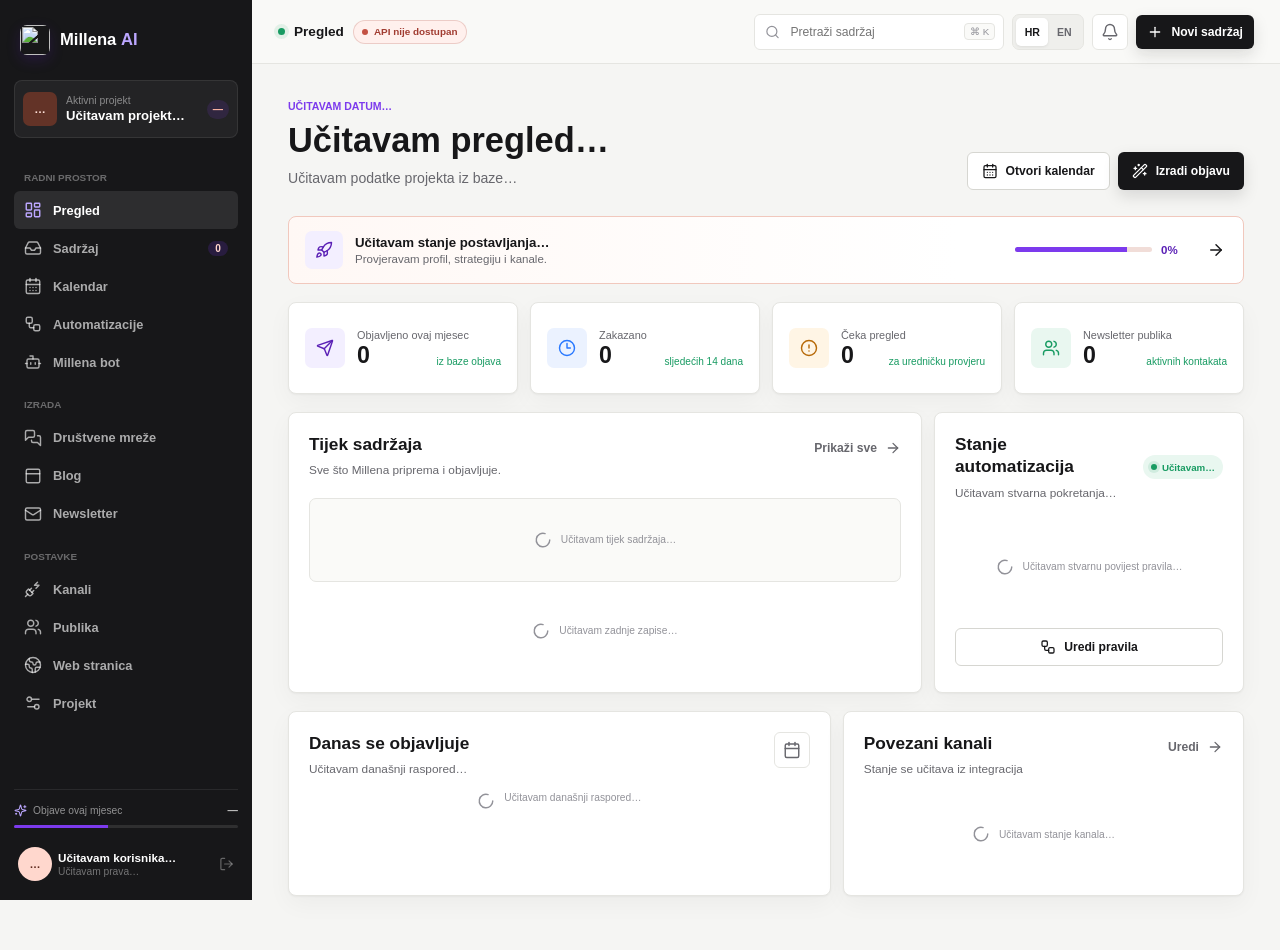
==== app.html @ 8fe1575d "Improve project workflow and content review" ====
<!doctype html>
<html lang="hr">
  <head>
    <meta charset="utf-8" />
    <meta name="viewport" content="width=device-width, initial-scale=1" />
    <meta name="description" content="Millena AI automatizira planiranje, izradu i objavu sadržaja za društvene mreže, blog i newsletter." />
    <meta name="theme-color" content="#171719" />
    <title>Millena AI | Aplikacija</title>
    <link rel="icon" href="assets/millena-mark.png" type="image/png" />
    <link rel="stylesheet" href="styles.css?v=20260722h" />
  </head>
  <body>
    <a class="skip-link" href="#app-main" data-hr="Preskoči na sadržaj" data-en="Skip to content">Preskoči na sadržaj</a>

    <div class="mobile-bar">
      <button class="icon-button" id="menu-open" type="button" aria-label="Otvori izbornik" data-aria-hr="Otvori izbornik" data-aria-en="Open menu">
        <i data-lucide="menu"></i>
      </button>
      <button class="mobile-brand" type="button" data-screen-target="overview" aria-label="Millena AI početna">
        <img class="brand-symbol" src="assets/millena-mark.png" alt="" />
        <strong>Millena <span>AI</span></strong>
      </button>
      <button class="icon-button" type="button" aria-label="Nova objava" data-aria-hr="Nova objava" data-aria-en="New post" data-screen-target="social">
        <i data-lucide="plus"></i>
      </button>
    </div>

    <div class="app-shell">
      <aside class="sidebar" id="sidebar">
        <div class="sidebar-head">
          <button class="brand" type="button" data-screen-target="overview" aria-label="Millena AI početna">
            <img class="brand-symbol" src="assets/millena-mark.png" alt="" />
            <span class="brand-name">Millena <strong>AI</strong></span>
          </button>
          <button class="icon-button sidebar-close" id="menu-close" type="button" aria-label="Zatvori izbornik" data-aria-hr="Zatvori izbornik" data-aria-en="Close menu">
            <i data-lucide="x"></i>
          </button>
        </div>

        <button class="project-switcher" id="project-switcher" type="button" aria-haspopup="dialog">
          <span class="project-avatar">…</span>
          <span class="project-copy">
            <small data-hr="Aktivni projekt" data-en="Active project">Aktivni projekt</small>
            <strong data-hr="Učitavam projekt…" data-en="Loading project…">Učitavam projekt…</strong>
          </span>
          <span class="project-progress">—</span>
          <i class="project-switcher-chevron" data-lucide="chevron-down" aria-hidden="true" hidden></i>
        </button>

        <nav class="sidebar-nav" aria-label="Glavna navigacija" data-aria-hr="Glavna navigacija" data-aria-en="Primary navigation">
          <p class="nav-label" data-hr="Radni prostor" data-en="Workspace">Radni prostor</p>
          <button class="nav-item active" type="button" data-screen-target="overview">
            <i data-lucide="layout-dashboard"></i><span data-hr="Pregled" data-en="Overview">Pregled</span>
          </button>
          <button class="nav-item" type="button" data-screen-target="content">
            <i data-lucide="inbox"></i><span data-hr="Sadržaj" data-en="Content">Sadržaj</span><b id="nav-content-count">0</b>
          </button>
          <button class="nav-item" type="button" data-screen-target="calendar">
            <i data-lucide="calendar-days"></i><span data-hr="Kalendar" data-en="Calendar">Kalendar</span>
          </button>
          <button class="nav-item" type="button" data-screen-target="automations">
            <i data-lucide="workflow"></i><span data-hr="Automatizacije" data-en="Automations">Automatizacije</span>
          </button>
          <button class="nav-item" type="button" data-screen-target="companion">
            <i data-lucide="bot"></i><span data-hr="Millena bot" data-en="Millena bot">Millena bot</span>
          </button>

          <p class="nav-label" data-hr="Izrada" data-en="Create">Izrada</p>
          <button class="nav-item" type="button" data-screen-target="social">
            <i data-lucide="messages-square"></i><span data-hr="Društvene mreže" data-en="Social studio">Društvene mreže</span>
          </button>
          <button class="nav-item" type="button" data-screen-target="blog">
            <i data-lucide="panel-top"></i><span data-hr="Blog" data-en="Blog">Blog</span>
          </button>
          <button class="nav-item" type="button" data-screen-target="newsletter">
            <i data-lucide="mail"></i><span data-hr="Newsletter" data-en="Newsletter">Newsletter</span>
          </button>

          <p class="nav-label" data-hr="Postavke" data-en="Manage">Postavke</p>
          <button class="nav-item" type="button" data-screen-target="channels">
            <i data-lucide="plug-zap"></i><span data-hr="Kanali" data-en="Channels">Kanali</span>
          </button>
          <button class="nav-item" type="button" data-screen-target="audience">
            <i data-lucide="users"></i><span data-hr="Publika" data-en="Audience">Publika</span>
          </button>
          <button class="nav-item" type="button" data-screen-target="website">
            <i data-lucide="globe-2"></i><span data-hr="Web stranica" data-en="Website">Web stranica</span>
          </button>
          <button class="nav-item" type="button" data-screen-target="settings">
            <i data-lucide="settings-2"></i><span data-hr="Projekt" data-en="Project">Projekt</span>
          </button>
        </nav>

        <div class="sidebar-foot">
          <div class="usage-row">
            <span><i data-lucide="sparkles"></i><span data-hr="Objave ovaj mjesec" data-en="Posts this month">Objave ovaj mjesec</span></span>
            <strong>—</strong>
          </div>
          <div class="usage-track"><span></span></div>
          <button class="profile-button" type="button" data-logout title="Odjava">
            <span class="avatar">…</span>
            <span><strong data-hr="Učitavam korisnika…" data-en="Loading user…">Učitavam korisnika…</strong><small data-hr="Učitavam prava…" data-en="Loading access…">Učitavam prava…</small></span>
            <i data-lucide="log-out"></i>
          </button>
        </div>
      </aside>

      <div class="sidebar-overlay" id="sidebar-overlay"></div>

      <div class="workspace">
        <header class="topbar">
          <div class="topbar-title">
            <span class="status-dot"></span>
            <strong id="screen-title" data-hr="Pregled" data-en="Overview">Pregled</strong>
            <span class="api-status connecting" id="api-status" role="status" aria-live="polite"><i></i><span>Spajanje na bazu…</span></span>
          </div>
          <div class="topbar-actions">
            <label class="search-box">
              <i data-lucide="search"></i>
              <input id="global-search" type="search" placeholder="Pretraži sadržaj" data-placeholder-hr="Pretraži sadržaj" data-placeholder-en="Search content" autocomplete="off" />
              <kbd>⌘ K</kbd>
            </label>
            <div class="language-switcher" aria-label="Jezik" data-aria-hr="Jezik" data-aria-en="Language">
              <button class="language-button active" type="button" data-lang="hr" aria-pressed="true">HR</button>
              <button class="language-button" type="button" data-lang="en" aria-pressed="false">EN</button>
            </div>
            <button class="icon-button notification-button" id="notification-button" type="button" aria-label="Obavijesti" data-aria-hr="Obavijesti" data-aria-en="Notifications">
              <i data-lucide="bell"></i><span id="notification-indicator" hidden></span>
            </button>
            <button class="primary-button compact" type="button" data-screen-target="social">
              <i data-lucide="plus"></i><span data-hr="Novi sadržaj" data-en="New content">Novi sadržaj</span>
            </button>
          </div>
        </header>

        <main id="app-main" tabindex="-1">
          <section class="app-screen active" data-screen="overview">
            <div class="page-heading">
              <div>
                <p class="eyebrow" data-hr="Učitavam datum…" data-en="Loading date…">Učitavam datum…</p>
                <h1 data-hr="Učitavam pregled…" data-en="Loading overview…">Učitavam pregled…</h1>
                <p data-hr="Učitavam podatke projekta iz baze…" data-en="Loading project data from the database…">Učitavam podatke projekta iz baze…</p>
              </div>
              <div class="heading-actions">
                <button class="secondary-button" type="button" data-screen-target="calendar"><i data-lucide="calendar-days"></i><span data-hr="Otvori kalendar" data-en="Open calendar">Otvori kalendar</span></button>
                <button class="primary-button" type="button" data-screen-target="social"><i data-lucide="wand-sparkles"></i><span data-hr="Izradi objavu" data-en="Create post">Izradi objavu</span></button>
              </div>
            </div>

            <button class="setup-banner" type="button" data-screen-target="setup">
              <span class="setup-icon"><i data-lucide="rocket"></i></span>
              <span class="setup-banner-copy">
                <strong id="setup-banner-title" data-hr="Učitavam stanje postavljanja…" data-en="Loading setup status…">Učitavam stanje postavljanja…</strong>
                <small id="setup-banner-detail" data-hr="Provjeravam profil, strategiju i kanale." data-en="Checking profile, strategy, and channels.">Provjeravam profil, strategiju i kanale.</small>
              </span>
              <span class="setup-meter"><i><b></b></i><strong id="setup-completion">0%</strong></span>
              <i data-lucide="arrow-right"></i>
            </button>

            <div class="stats-grid">
              <article class="stat-card">
                <span class="stat-icon coral"><i data-lucide="send"></i></span>
                <div><small data-hr="Objavljeno ovaj mjesec" data-en="Published this month">Objavljeno ovaj mjesec</small><strong id="dashboard-published">0</strong><em id="dashboard-published-detail" data-hr="iz baze objava" data-en="from publication records">iz baze objava</em></div>
              </article>
              <article class="stat-card">
                <span class="stat-icon blue"><i data-lucide="clock-3"></i></span>
                <div><small data-hr="Zakazano" data-en="Scheduled">Zakazano</small><strong id="dashboard-scheduled">0</strong><em data-hr="sljedećih 14 dana" data-en="next 14 days">sljedećih 14 dana</em></div>
              </article>
              <article class="stat-card">
                <span class="stat-icon amber"><i data-lucide="circle-alert"></i></span>
                <div><small data-hr="Čeka pregled" data-en="Waiting review">Čeka pregled</small><strong id="dashboard-review">0</strong><em data-hr="za uredničku provjeru" data-en="for editorial review">za uredničku provjeru</em></div>
              </article>
              <article class="stat-card">
                <span class="stat-icon green"><i data-lucide="users"></i></span>
                <div><small data-hr="Newsletter publika" data-en="Newsletter audience">Newsletter publika</small><strong id="dashboard-audience">0</strong><em id="dashboard-audience-detail" data-hr="aktivnih kontakata" data-en="active contacts">aktivnih kontakata</em></div>
              </article>
            </div>

            <div class="dashboard-grid">
              <section class="panel pipeline-panel">
                <div class="panel-head">
                  <div><h2 data-hr="Tijek sadržaja" data-en="Content pipeline">Tijek sadržaja</h2><p data-hr="Sve što Millena priprema i objavljuje." data-en="Everything Millena is preparing and publishing.">Sve što Millena priprema i objavljuje.</p></div>
                  <button class="text-button" type="button" data-screen-target="content"><span data-hr="Prikaži sve" data-en="View all">Prikaži sve</span><i data-lucide="arrow-right"></i></button>
                </div>
                <div class="pipeline-columns" id="dashboard-pipeline" aria-live="polite">
                  <div class="dashboard-loading"><i data-lucide="loader-circle"></i><span data-hr="Učitavam tijek sadržaja…" data-en="Loading the content pipeline…">Učitavam tijek sadržaja…</span></div>
                </div>
                <div class="content-list" id="dashboard-content-list" aria-live="polite">
                  <div class="dashboard-loading"><i data-lucide="loader-circle"></i><span data-hr="Učitavam zadnje zapise…" data-en="Loading recent entries…">Učitavam zadnje zapise…</span></div>
                </div>
              </section>

              <aside class="panel automation-summary">
                <div class="panel-head">
                  <div><h2 data-hr="Stanje automatizacija" data-en="Automation status">Stanje automatizacija</h2><p data-hr="Učitavam stvarna pokretanja…" data-en="Loading actual runs…">Učitavam stvarna pokretanja…</p></div>
                  <span class="live-pill"><i></i><span data-hr="Učitavam…" data-en="Loading…">Učitavam…</span></span>
                </div>
                <div class="automation-run">
                  <div class="dashboard-loading"><i data-lucide="loader-circle"></i><span data-hr="Učitavam stvarnu povijest pravila…" data-en="Loading actual rule history…">Učitavam stvarnu povijest pravila…</span></div>
                </div>
                <button class="secondary-button full" type="button" data-screen-target="automations"><i data-lucide="workflow"></i><span data-hr="Uredi pravila" data-en="Edit rules">Uredi pravila</span></button>
              </aside>
            </div>

            <div class="dashboard-lower">
              <section class="panel schedule-panel">
                <div class="panel-head"><div><h2 data-hr="Danas se objavljuje" data-en="Publishing today">Danas se objavljuje</h2><p data-hr="Učitavam današnji raspored…" data-en="Loading today's schedule…">Učitavam današnji raspored…</p></div><button class="icon-button" type="button" data-screen-target="calendar" aria-label="Otvori kalendar"><i data-lucide="calendar"></i></button></div>
                <div class="timeline-list" id="dashboard-today" aria-live="polite">
                  <div class="dashboard-loading"><i data-lucide="loader-circle"></i><span data-hr="Učitavam današnji raspored…" data-en="Loading today's schedule…">Učitavam današnji raspored…</span></div>
                </div>
              </section>

              <section class="panel channel-health">
                <div class="panel-head"><div><h2 data-hr="Povezani kanali" data-en="Connected channels">Povezani kanali</h2><p data-hr="Stanje se učitava iz integracija" data-en="Status loads from integrations">Stanje se učitava iz integracija</p></div><button class="text-button" type="button" data-screen-target="channels"><span data-hr="Uredi" data-en="Manage">Uredi</span><i data-lucide="arrow-right"></i></button></div>
                <div class="channel-grid" id="dashboard-channel-health" aria-live="polite">
                  <div class="dashboard-loading"><i data-lucide="loader-circle"></i><span data-hr="Učitavam stanje kanala…" data-en="Loading channel health…">Učitavam stanje kanala…</span></div>
                </div>
              </section>
            </div>
          </section>

          <section class="app-screen" data-screen="setup">
            <div class="page-heading setup-heading">
              <div><p class="eyebrow" data-hr="Postavljanje projekta" data-en="Project setup">Postavljanje projekta</p><h1 data-hr="Postavimo Millena AI." data-en="Set up Millena AI.">Postavimo Millena AI.</h1><p data-hr="Jednom definiramo pravila. Nakon toga sustav radi prema njima." data-en="Define the rules once. The system follows them from then on.">Jednom definiramo pravila. Nakon toga sustav radi prema njima.</p></div>
              <button class="icon-button" type="button" data-screen-target="overview" aria-label="Zatvori postavljanje" data-aria-hr="Zatvori postavljanje" data-aria-en="Close setup"><i data-lucide="x"></i></button>
            </div>

            <div class="setup-progress"><span id="setup-progress-bar"></span></div>
            <div class="setup-layout">
              <ol class="setup-steps">
                <li class="active" data-setup-step="1"><button type="button"><span>1</span><div><strong data-hr="Projekt" data-en="Project">Projekt</strong><small data-hr="Osnove i jezici" data-en="Basics and languages">Osnove i jezici</small></div></button></li>
                <li data-setup-step="2"><button type="button"><span>2</span><div><strong data-hr="Strategija" data-en="Strategy">Strategija</strong><small data-hr="Dokument ili pitanja" data-en="Document or questions">Dokument ili pitanja</small></div></button></li>
                <li data-setup-step="3"><button type="button"><span>3</span><div><strong data-hr="Smjer sadržaja" data-en="Content direction">Smjer sadržaja</strong><small data-hr="Publika, teme i ton" data-en="Audience, topics and tone">Publika, teme i ton</small></div></button></li>
                <li data-setup-step="4"><button type="button"><span>4</span><div><strong data-hr="Kanali" data-en="Channels">Kanali</strong><small data-hr="Mreže, web i email" data-en="Social, web and email">Mreže, web i email</small></div></button></li>
                <li data-setup-step="5"><button type="button"><span>5</span><div><strong data-hr="Automatizacija" data-en="Automation">Automatizacija</strong><small data-hr="Pregled i objava" data-en="Review and publishing">Pregled i objava</small></div></button></li>
              </ol>

              <div class="setup-card">
                <div class="setup-panel active" data-setup-panel="1">
                  <div class="setup-panel-head"><span class="step-tag" data-hr="Korak 1 od 5" data-en="Step 1 of 5">Korak 1 od 5</span><h2 data-hr="Krenimo od osnova." data-en="Let's start with the basics.">Krenimo od osnova.</h2><p data-hr="Ove informacije koristimo za svaki tekst, izvještaj i kanal." data-en="We use this information for every piece of content, report and channel.">Ove informacije koristimo za svaki tekst, izvještaj i kanal.</p></div>
                  <div class="form-grid">
                    <label class="field span-2"><span data-hr="Naziv projekta" data-en="Project name">Naziv projekta</span><input id="profile-project-name" type="text" maxlength="120" /></label>
                    <label class="field"><span data-hr="Tvrtka ili brend" data-en="Company or brand">Tvrtka ili brend</span><input id="profile-company-name" type="text" maxlength="160" /></label>
                    <label class="field"><span data-hr="Web stranica" data-en="Website">Web stranica</span><input id="profile-website-url" type="url" /></label>
                    <label class="field"><span data-hr="Industrija" data-en="Industry">Industrija</span><select id="profile-industry"><option value="communications" data-hr="Komunikacije i odnosi s javnošću" data-en="Communications and public relations">Komunikacije i odnosi s javnošću</option><option value="professional_services" data-hr="Profesionalne usluge" data-en="Professional services">Profesionalne usluge</option></select></label>
                    <label class="field"><span data-hr="Glavni jezik" data-en="Primary language">Glavni jezik</span><select id="profile-primary-language"><option value="hr">Hrvatski</option><option value="en">English</option></select></label>
                    <label class="field"><span data-hr="Društvenih objava tjedno" data-en="Social posts per week">Društvenih objava tjedno</span><input id="profile-social-posts" type="number" min="0" max="100" step="1" /></label>
                    <label class="field"><span data-hr="Ritam newslettera" data-en="Newsletter cadence">Ritam newslettera</span><select id="profile-newsletter-cadence"><option value="off" data-hr="Isključeno" data-en="Off">Isključeno</option><option value="weekly" data-hr="Tjedno" data-en="Weekly">Tjedno</option><option value="biweekly" data-hr="Svaka dva tjedna" data-en="Every two weeks">Svaka dva tjedna</option><option value="monthly" data-hr="Mjesečno" data-en="Monthly">Mjesečno</option></select></label>
                    <label class="field span-2"><span data-hr="Vremenska zona (IANA)" data-en="Time zone (IANA)">Vremenska zona (IANA)</span><input id="profile-timezone" type="text" maxlength="100" placeholder="Europe/Zagreb" /></label>
                    <label class="field span-2"><span data-hr="U jednoj rečenici, čime se bavite?" data-en="In one sentence, what do you do?">U jednoj rečenici, čime se bavite?</span><textarea id="profile-company-description" rows="3" maxlength="1000" data-placeholder-hr="Gradimo jasnu komunikaciju i povjerenje između organizacija i njihove publike." data-placeholder-en="We help organizations communicate clearly and build trust."></textarea></label>
                  </div>
                </div>

                <div class="setup-panel" data-setup-panel="2">
                  <div class="setup-panel-head"><span class="step-tag" data-hr="Korak 2 od 5" data-en="Step 2 of 5">Korak 2 od 5</span><h2 data-hr="Imate li komunikacijsku strategiju?" data-en="Do you have a communication strategy?">Imate li komunikacijsku strategiju?</h2><p data-hr="Ako postoji, učitajte je. Ako ne, proći ćemo kratka pitanja i zajedno složiti pravila." data-en="Upload it if it exists. If not, answer a few questions and we'll build the rules together.">Ako postoji, učitajte je. Ako ne, proći ćemo kratka pitanja i zajedno složiti pravila.</p></div>
                  <div class="choice-grid strategy-choice">
                    <button class="choice-card" type="button" data-strategy-mode="upload" aria-pressed="false"><span class="choice-icon"><i data-lucide="upload-cloud"></i></span><strong data-hr="Učitaj strategiju" data-en="Upload strategy">Učitaj strategiju</strong><small>PDF, DOCX, PPTX, TXT, MD · max 25 MB</small><i data-lucide="circle"></i></button>
                    <button class="choice-card selected" type="button" data-strategy-mode="questions" aria-pressed="true"><span class="choice-icon"><i data-lucide="list-checks"></i></span><strong data-hr="Nemamo strategiju" data-en="We don't have one">Nemamo strategiju</strong><small data-hr="Odgovori na 8 kratkih pitanja" data-en="Answer 8 short questions">Odgovori na 8 kratkih pitanja</small><i data-lucide="circle-check"></i></button>
                  </div>
                  <div class="strategy-upload" hidden>
                    <input id="strategy-file" type="file" accept=".pdf,.docx,.pptx,.txt,.md" />
                    <label class="strategy-dropzone" for="strategy-file">
                      <span class="strategy-upload-icon"><i data-lucide="file-up"></i></span>
                      <span><strong data-hr="Dodajte postojeću strategiju" data-en="Add your existing strategy">Dodajte postojeću strategiju</strong><small data-hr="Millena će izdvojiti čitljiv tekst i koristiti ga kao dodatni AI kontekst; ciljeve, publike i pravila zatim provjerite u ručnim poljima." data-en="Millena will extract readable text and use it as additional AI context; then verify goals, audiences, and rules in the manual fields.">Millena će izdvojiti čitljiv tekst i koristiti ga kao dodatni AI kontekst; ciljeve, publike i pravila zatim provjerite u ručnim poljima.</small></span>
                      <span class="secondary-button compact"><i data-lucide="paperclip"></i><b data-hr="Odaberi datoteku" data-en="Choose file">Odaberi datoteku</b></span>
                    </label>
                    <div class="strategy-file-status" hidden aria-live="polite"><i data-lucide="file-check-2"></i><span><strong class="strategy-file-name"></strong><small data-hr="Dokument je spreman za obradu" data-en="Document is ready to process">Dokument je spreman za obradu</small></span><i data-lucide="check"></i></div>
                  </div>
                  <div class="form-grid strategy-questions">
                    <label class="field span-2"><span data-hr="1. Što želite postići u idućih 6 mjeseci?" data-en="1. What do you want to achieve in the next 6 months?">1. Što želite postići u idućih 6 mjeseci?</span><textarea rows="3" data-strategy-field="sixMonthGoal" data-placeholder-hr="Više kvalitetnih upita, vidljiviji stručnjaci i redovita komunikacija." data-placeholder-en="More qualified leads, visible experts and consistent communication."></textarea></label>
                    <div class="field span-2"><span data-hr="2. Koji su glavni ciljevi?" data-en="2. What are the primary goals?">2. Koji su glavni ciljevi?</span><div class="select-chips" data-strategy-goals><button class="active" type="button" data-hr="Novi upiti" data-en="New leads">Novi upiti</button><button class="active" type="button" data-hr="Ugled brenda" data-en="Brand reputation">Ugled brenda</button><button type="button" data-hr="Zapošljavanje" data-en="Recruitment">Zapošljavanje</button><button class="active" type="button" data-hr="Vidljivost stručnjaka" data-en="Expert visibility">Vidljivost stručnjaka</button></div></div>
                    <label class="field"><span data-hr="3. Koje usluge ili teme imaju prioritet?" data-en="3. Which services or topics are the priority?">3. Koje usluge ili teme imaju prioritet?</span><input type="text" data-strategy-field="priorityTopics" data-placeholder-hr="Korporativne komunikacije, događaji, ESG..." data-placeholder-en="Corporate communications, events, ESG..." /></label>
                    <label class="field"><span data-hr="4. Koji problem publike rješavate?" data-en="4. Which audience problem do you solve?">4. Koji problem publike rješavate?</span><input type="text" data-strategy-field="audienceProblem" data-placeholder-hr="Složene teme pretvaramo u jasne i korisne poruke." data-placeholder-en="We turn complex topics into clear and useful messages." /></label>
                    <label class="field"><span data-hr="5. Koja je glavna poruka brenda?" data-en="5. What is the brand's main message?">5. Koja je glavna poruka brenda?</span><input type="text" data-strategy-field="brandMessage" data-placeholder-hr="Pouzdana stručna podrška za važnu komunikaciju." data-placeholder-en="Reliable expert support for important communication." /></label>
                    <label class="field"><span data-hr="6. Koje dokaze i materijale već imate?" data-en="6. Which proof points and materials do you already have?">6. Koje dokaze i materijale već imate?</span><input type="text" data-strategy-field="proofPoints" data-placeholder-hr="Studije slučaja, izjave klijenata, istraživanja..." data-placeholder-en="Case studies, client quotes, research..." /></label>
                    <label class="field"><span data-hr="7. Što nikada ne smijemo objaviti?" data-en="7. What should never be published?">7. Što nikada ne smijemo objaviti?</span><input type="text" data-strategy-field="forbiddenTopics" data-placeholder-hr="Neprovjerene brojke, povjerljive informacije, političke stavove..." data-placeholder-en="Unverified figures, confidential information, political opinions..." /></label>
                    <label class="field"><span data-hr="8. Kako mjerite uspjeh?" data-en="8. How do you measure success?">8. Kako mjerite uspjeh?</span><input type="text" data-strategy-field="successMetrics" data-placeholder-hr="Broj kvalitetnih upita, doseg stručnjaka i rast pretplate." data-placeholder-en="Qualified leads, expert reach and subscription growth." /></label>
                  </div>
                  <div class="strategy-save-row"><span id="strategy-context-status"><i data-lucide="database"></i><span data-hr="Strategija se koristi kao AI kontekst" data-en="Strategy is used as AI context">Strategija se koristi kao AI kontekst</span></span><button class="primary-button" id="strategy-save" type="button"><i data-lucide="save"></i><span data-hr="Spremi strateški kontekst" data-en="Save strategy context">Spremi strateški kontekst</span></button></div>
                </div>

                <div class="setup-panel" data-setup-panel="3">
                  <div class="setup-panel-head"><span class="step-tag" data-hr="Korak 3 od 5" data-en="Step 3 of 5">Korak 3 od 5</span><h2 data-hr="Kome govorimo i o čemu?" data-en="Who are we speaking to, and about what?">Kome govorimo i o čemu?</h2><p data-hr="Ovi odgovori svakom kanalu daju dosljedan, prirodan glas." data-en="Millena uses these answers so every channel stays consistent without sounding robotic.">Ovi odgovori svakom kanalu daju dosljedan, prirodan glas.</p></div>
                  <div class="form-stack">
                    <div class="field"><span data-hr="Primarna publika" data-en="Primary audience">Primarna publika</span><div class="persona-row" id="strategy-personas"><button class="add-tile" id="strategy-persona-add" type="button"><i data-lucide="plus"></i><span data-hr="Dodaj publiku" data-en="Add audience">Dodaj publiku</span></button></div></div>
                    <div class="field"><span data-hr="Teme koje redovito pokrivamo" data-en="Topics we cover regularly">Teme koje redovito pokrivamo</span><div class="select-chips" data-strategy-topics><button class="active" type="button" data-hr="Korporativne komunikacije" data-en="Corporate communications">Korporativne komunikacije</button><button class="active" type="button" data-hr="Ljudi i kultura" data-en="People and culture">Ljudi i kultura</button><button class="active" type="button" data-hr="Studije slučaja" data-en="Case studies">Studije slučaja</button><button type="button" data-hr="Događaji" data-en="Events">Događaji</button><button id="strategy-topic-add" type="button"><i data-lucide="plus"></i><span data-hr="Nova tema" data-en="New topic">Nova tema</span></button></div></div>
                    <div class="tone-grid">
                      <label><span><strong data-hr="Stručno" data-en="Expert">Stručno</strong><small data-hr="Pristupačno" data-en="Approachable">Pristupačno</small></span><input type="range" min="0" max="100" value="62" data-strategy-tone="expert" /></label>
                      <label><span><strong data-hr="Ozbiljno" data-en="Serious">Ozbiljno</strong><small data-hr="Opušteno" data-en="Relaxed">Opušteno</small></span><input type="range" min="0" max="100" value="38" data-strategy-tone="casual" /></label>
                      <label><span><strong data-hr="Kratko" data-en="Concise">Kratko</strong><small data-hr="Detaljno" data-en="Detailed">Detaljno</small></span><input type="range" min="0" max="100" value="55" data-strategy-tone="detail" /></label>
                    </div>
                  </div>
                </div>

                <div class="setup-panel" data-setup-panel="4">
                  <div class="setup-panel-head"><span class="step-tag" data-hr="Korak 4 od 5" data-en="Step 4 of 5">Korak 4 od 5</span><h2 data-hr="Postavite mjesta na kojima objavljujete." data-en="Configure the places where you publish.">Postavite mjesta na kojima objavljujete.</h2><p data-hr="Lokalni sandbox radi odmah i sprema stanje u bazu. Stvarni računi traže zaseban OAuth ili provider API adapter." data-en="The local sandbox works immediately and persists to the database. Real accounts require an OAuth or provider API adapter.">Lokalni sandbox radi odmah i sprema stanje u bazu. Stvarni računi traže zaseban OAuth ili provider API adapter.</p></div>
                  <div class="connect-list">
                    <div class="connect-row" data-setup-channel="linkedin"><span class="mini-channel linkedin"><i data-lucide="linkedin"></i></span><div><strong>LinkedIn</strong><small data-channel-account>—</small></div><button class="secondary-button compact" type="button" data-screen-target="channels"><span data-hr="Upravljaj" data-en="Manage">Upravljaj</span></button></div>
                    <div class="connect-row" data-setup-channel="facebook"><span class="mini-channel facebook"><i data-lucide="facebook"></i></span><div><strong>Facebook</strong><small data-channel-account>—</small></div><button class="secondary-button compact" type="button" data-screen-target="channels"><span data-hr="Upravljaj" data-en="Manage">Upravljaj</span></button></div>
                    <div class="connect-row" data-setup-channel="instagram"><span class="mini-channel instagram"><i data-lucide="instagram"></i></span><div><strong>Instagram</strong><small data-channel-account>—</small></div><button class="secondary-button compact" type="button" data-screen-target="channels"><span data-hr="Upravljaj" data-en="Manage">Upravljaj</span></button></div>
                    <div class="connect-row" data-setup-channel="whatsapp"><span class="mini-channel whatsapp"><i data-lucide="message-circle"></i></span><div><strong>WhatsApp Business</strong><small data-channel-account>—</small></div><button class="secondary-button compact" type="button" data-screen-target="channels"><span data-hr="Upravljaj" data-en="Manage">Upravljaj</span></button></div>
                    <div class="connect-row" data-setup-channel="telegram"><span class="mini-channel telegram"><i data-lucide="send"></i></span><div><strong>Telegram</strong><small data-channel-account>—</small></div><button class="secondary-button compact" type="button" data-screen-target="channels"><span data-hr="Upravljaj" data-en="Manage">Upravljaj</span></button></div>
                    <div class="connect-row" data-setup-channel="website"><span class="mini-channel web"><i data-lucide="globe-2"></i></span><div><strong data-hr="Web i blog" data-en="Website and blog">Web i blog</strong><small data-channel-account>—</small></div><button class="secondary-button compact" type="button" data-screen-target="channels"><span data-hr="Upravljaj" data-en="Manage">Upravljaj</span></button></div>
                    <div class="connect-row" data-setup-channel="newsletter"><span class="mini-channel mail"><i data-lucide="mail"></i></span><div><strong>Newsletter</strong><small data-channel-account>—</small></div><button class="secondary-button compact" type="button" data-screen-target="channels"><span data-hr="Upravljaj" data-en="Manage">Upravljaj</span></button></div>
                  </div>
                </div>

                <div class="setup-panel" data-setup-panel="5">
                  <div class="setup-panel-head"><span class="step-tag" data-hr="Korak 5 od 5" data-en="Step 5 of 5">Korak 5 od 5</span><h2 data-hr="Koliko samostalno Millena objavljuje?" data-en="How independently should Millena publish?">Koliko samostalno Millena objavljuje?</h2><p data-hr="Možete imati različito pravilo za svaki kanal i promijeniti ga kad god želite." data-en="You can set a different rule for each channel and change it at any time.">Možete imati različito pravilo za svaki kanal i promijeniti ga kad god želite.</p></div>
                  <div class="automation-channel-group"><span data-hr="Društvene mreže i zajednice" data-en="Social networks and communities">Društvene mreže i zajednice</span><small data-hr="Svaki kanal ima vlastito pravilo objave." data-en="Every channel has its own publishing rule.">Svaki kanal ima vlastito pravilo objave.</small></div>
                  <div class="automation-options network-options">
                    <div class="automation-option"><span class="mini-channel linkedin"><i data-lucide="linkedin"></i></span><div><strong>LinkedIn</strong><small data-hr="Objavi nakon provjere činjenica" data-en="Publish after fact checking">Objavi nakon provjere činjenica</small></div><label class="switch"><input type="checkbox" checked data-automation-rule-key="linkedin" /><span></span></label></div>
                    <div class="automation-option"><span class="mini-channel instagram"><i data-lucide="instagram"></i></span><div><strong>Instagram</strong><small data-hr="Pregled samo bez fotografije" data-en="Review only when a photo is missing">Pregled samo bez fotografije</small></div><label class="switch"><input type="checkbox" checked data-automation-rule-key="instagram" /><span></span></label></div>
                    <div class="automation-option"><span class="mini-channel facebook"><i data-lucide="facebook"></i></span><div><strong>Facebook</strong><small data-hr="Objavi prilagođenu verziju" data-en="Publish an adapted version">Objavi prilagođenu verziju</small></div><label class="switch"><input type="checkbox" checked data-automation-rule-key="facebook" /><span></span></label></div>
                    <div class="automation-option"><span class="mini-channel youtube"><i data-lucide="youtube"></i></span><div><strong>YouTube</strong><small data-hr="Pripremi naslov, opis i Shorts" data-en="Prepare title, description and Shorts">Pripremi naslov, opis i Shorts</small></div><label class="switch"><input type="checkbox" checked data-automation-rule-key="youtube" /><span></span></label></div>
                    <div class="automation-option"><span class="mini-channel x-network">X</span><div><strong>X</strong><small data-hr="Objavi kratku verziju ili niz" data-en="Publish a short version or thread">Objavi kratku verziju ili niz</small></div><label class="switch"><input type="checkbox" checked data-automation-rule-key="x" /><span></span></label></div>
                    <div class="automation-option"><span class="mini-channel reddit"><img src="assets/reddit-mark.svg" alt="" /></span><div><strong>Reddit</strong><small data-hr="Uvijek pošalji osobi na pregled" data-en="Always send to a person for review">Uvijek pošalji osobi na pregled</small></div><label class="switch"><input type="checkbox" data-automation-rule-key="reddit" /><span></span></label></div>
                    <div class="automation-option"><span class="mini-channel pinterest"><i data-lucide="pin"></i></span><div><strong>Pinterest</strong><small data-hr="Izradi pin iz vizuala i članka" data-en="Create a pin from the visual and article">Izradi pin iz vizuala i članka</small></div><label class="switch"><input type="checkbox" data-automation-rule-key="pinterest" /><span></span></label></div>
                    <div class="automation-option"><span class="mini-channel threads"><i data-lucide="at-sign"></i></span><div><strong>Threads</strong><small data-hr="Objavi razgovornu verziju" data-en="Publish a conversational version">Objavi razgovornu verziju</small></div><label class="switch"><input type="checkbox" data-automation-rule-key="threads" /><span></span></label></div>
                    <div class="automation-option"><span class="mini-channel telegram"><i data-lucide="send"></i></span><div><strong>Telegram</strong><small data-hr="Objavi sažetak u odabrani kanal" data-en="Publish a summary to the selected channel">Objavi sažetak u odabrani kanal</small></div><label class="switch"><input type="checkbox" checked data-automation-rule-key="telegram" /><span></span></label></div>
                  </div>
                  <div class="automation-channel-group secondary"><span data-hr="Vlastiti kanali" data-en="Owned channels">Vlastiti kanali</span><small data-hr="Blog i newsletter koriste isti projektni kontekst." data-en="Blog and newsletter use the same project context.">Blog i newsletter koriste isti projektni kontekst.</small></div>
                  <div class="automation-options network-options owned-options">
                    <div class="automation-option"><span class="mini-channel web"><i data-lucide="globe-2"></i></span><div><strong data-hr="Blog članak" data-en="Blog article">Blog članak</strong><small data-hr="Izradi puni članak i objavi na webu" data-en="Create the full article and publish it on the website">Izradi puni članak i objavi na webu</small></div><label class="switch"><input type="checkbox" checked data-automation-rule-key="blog" /><span></span></label></div>
                    <div class="automation-option"><span class="mini-channel mail"><i data-lucide="mail"></i></span><div><strong>Newsletter</strong><small data-hr="Skupljaj tjedno i pošalji petkom u 10:00" data-en="Collect weekly and send Fridays at 10:00">Skupljaj tjedno i pošalji petkom u 10:00</small></div><label class="switch"><input type="checkbox" checked data-automation-rule-key="newsletter" /><span></span></label></div>
                  </div>
                  <div class="notice-box"><i data-lucide="shield-check"></i><div><strong data-hr="Pravila pregleda su spremljena" data-en="Review rules are saved">Pravila pregleda su spremljena</strong><p data-hr="Svaki kanal sprema vlastito pravilo pregleda i raspored u bazu. Detalje, pokretanja i učinke možete mijenjati na zaslonu Automatizacije." data-en="Each channel stores its own review policy and schedule in the database. Manage details, runs, and effects on the Automations screen.">Svaki kanal sprema vlastito pravilo pregleda i raspored u bazu. Detalje, pokretanja i učinke možete mijenjati na zaslonu Automatizacije.</p></div></div>
                </div>

                <div class="setup-actions">
                  <button class="secondary-button" id="setup-back" type="button"><i data-lucide="arrow-left"></i><span data-hr="Natrag" data-en="Back">Natrag</span></button>
                  <span><strong id="setup-step-label">1 / 5</strong><small data-hr="Postavke se automatski spremaju" data-en="Settings save automatically">Postavke se automatski spremaju</small></span>
                  <span id="setup-activate"><button class="primary-button" id="setup-next" type="button"><span data-hr="Nastavi" data-en="Continue">Nastavi</span><i data-lucide="arrow-right"></i></button></span>
                </div>
              </div>
            </div>
          </section>

          <section class="app-screen" data-screen="content">
            <div class="page-heading"><div><p class="eyebrow" data-hr="Središnje mjesto" data-en="Central workspace">Središnje mjesto</p><h1 data-hr="Sav sadržaj" data-en="All content">Sav sadržaj</h1><p data-hr="Svaka kategorija ima svoj format, kanale, status i stvarni zapis u bazi." data-en="Every category has its own format, channels, status and database record.">Svaka kategorija ima svoj format, kanale, status i stvarni zapis u bazi.</p></div><button class="primary-button" type="button" data-content-add><i data-lucide="plus"></i><span data-hr="Novi sadržaj" data-en="New content">Novi sadržaj</span></button></div>
            <section class="content-context-bar panel"><span class="content-context-icon"><i data-lucide="brain-circuit"></i></span><div><small data-hr="AI kontekst projekta" data-en="Project AI context">AI kontekst projekta</small><strong id="content-strategy-label" data-hr="Učitavam strategiju…" data-en="Loading strategy…">Učitavam strategiju…</strong><p id="content-strategy-summary"></p></div><span class="ai-provider-pill" id="content-ai-provider">Local AI</span><button class="secondary-button compact" type="button" data-screen-target="setup"><i data-lucide="pencil"></i><span data-hr="Uredi strategiju" data-en="Edit strategy">Uredi strategiju</span></button></section>
            <div class="content-category-tabs" role="tablist" aria-label="Kategorije sadržaja"><button class="active" type="button" data-content-kind="all"><i data-lucide="layout-grid"></i><span data-hr="Sve" data-en="All">Sve</span><b data-content-count="all">0</b></button><button type="button" data-content-kind="social"><i data-lucide="messages-square"></i><span>Social</span><b data-content-count="social">0</b></button><button type="button" data-content-kind="blog"><i data-lucide="file-text"></i><span>Blog</span><b data-content-count="blog">0</b></button><button type="button" data-content-kind="newsletter"><i data-lucide="mail"></i><span>Newsletter</span><b data-content-count="newsletter">0</b></button><button type="button" data-content-kind="press_release"><i data-lucide="newspaper"></i><span data-hr="Priopćenja" data-en="Press releases">Priopćenja</span><b data-content-count="press_release">0</b></button><button type="button" data-content-kind="case_study"><i data-lucide="chart-no-axes-combined"></i><span data-hr="Studije" data-en="Case studies">Studije</span><b data-content-count="case_study">0</b></button><button type="button" data-content-kind="event"><i data-lucide="calendar-days"></i><span data-hr="Događaji" data-en="Events">Događaji</span><b data-content-count="event">0</b></button><button type="button" data-content-kind="source"><i data-lucide="inbox"></i><span data-hr="Izvori" data-en="Sources">Izvori</span><b data-content-count="source">0</b></button></div>
            <div class="content-filter-bar"><label class="mini-search content-search"><i data-lucide="search"></i><input id="content-search" type="search" data-placeholder-hr="Pretraži naslov i tekst" data-placeholder-en="Search title and copy" placeholder="Pretraži naslov i tekst" /></label><label class="content-status-filter"><span data-hr="Status" data-en="Status">Status</span><select id="content-status-filter"><option value="" data-hr="Svi statusi" data-en="All statuses">Svi statusi</option><option value="draft" data-hr="Skica" data-en="Draft">Skica</option><option value="in_review" data-hr="Za pregled" data-en="In review">Za pregled</option><option value="approved" data-hr="Odobreno" data-en="Approved">Odobreno</option><option value="scheduled" data-hr="Zakazano" data-en="Scheduled">Zakazano</option><option value="published" data-hr="Objavljeno" data-en="Published">Objavljeno</option><option value="failed" data-hr="Greška" data-en="Failed">Greška</option></select></label><span id="content-result-count"></span></div>
            <div class="content-table panel content-database-table"><div class="table-head"><span data-hr="Sadržaj" data-en="Content">Sadržaj</span><span data-hr="Kategorija" data-en="Category">Kategorija</span><span data-hr="Kanali" data-en="Channels">Kanali</span><span data-hr="Termin / izmjena" data-en="Schedule / update">Termin / izmjena</span><span>Status</span><span></span></div><div id="content-list" aria-live="polite"><div class="content-loading"><i data-lucide="loader-circle"></i><span data-hr="Učitavam sadržaj iz baze…" data-en="Loading content from database…">Učitavam sadržaj iz baze…</span></div></div></div>
          </section>

          <section class="app-screen" data-screen="calendar">
            <div class="page-heading"><div><p class="eyebrow" data-hr="Plan objava" data-en="Publishing plan">Plan objava</p><h1 data-hr="Kalendar" data-en="Calendar">Kalendar</h1><p data-hr="Millena popunjava praznine prema strategiji i ritmu kanala." data-en="Millena fills gaps based on strategy and channel cadence.">Millena popunjava praznine prema strategiji i ritmu kanala.</p></div><div class="heading-actions"><div class="calendar-navigation"><button class="icon-button" type="button" data-calendar-prev aria-label="Prethodno razdoblje"><i data-lucide="chevron-left"></i></button><strong id="calendar-range-label">Ovaj tjedan</strong><button class="icon-button" type="button" data-calendar-next aria-label="Sljedeće razdoblje"><i data-lucide="chevron-right"></i></button></div><button class="primary-button" type="button" data-calendar-add><i data-lucide="plus"></i><span data-hr="Dodaj sadržaj" data-en="Add content">Dodaj sadržaj</span></button></div></div>
            <div class="calendar-shell panel">
              <div class="calendar-top"><div class="segmented calendar-view-switch" aria-label="Prikaz kalendara"><button class="active" type="button" data-calendar-view="week" aria-pressed="true" data-hr="Tjedan" data-en="Week">Tjedan</button><button type="button" data-calendar-view="month" aria-pressed="false" data-hr="Mjesec" data-en="Month">Mjesec</button></div><div class="calendar-legend"><span><i class="dot ready"></i><span data-hr="Zakazano" data-en="Scheduled">Zakazano</span></span><span><i class="dot review"></i><span data-hr="Za pregled" data-en="For review">Za pregled</span></span><span><i class="dot new"></i><span data-hr="Prijedlog" data-en="Suggestion">Prijedlog</span></span></div></div>
              <div class="week-grid" id="calendar-grid" aria-live="polite"></div>
            </div>
          </section>

          <section class="app-screen" data-screen="automations">
            <div class="page-heading"><div><p class="eyebrow" data-hr="Pravila koja rade u pozadini" data-en="Rules running in the background">Pravila koja rade u pozadini</p><h1 data-hr="Automatizacije" data-en="Automations">Automatizacije</h1><p data-hr="Od izvora informacije do gotove objave, bez ručnog prepisivanja." data-en="From source material to a finished post, without manual copying.">Od izvora informacije do gotove objave, bez ručnog prepisivanja.</p></div><button class="primary-button" id="automation-new" type="button"><i data-lucide="plus"></i><span data-hr="Novo pravilo" data-en="New rule">Novo pravilo</span></button></div>
            <section class="automation-hero panel">
              <div class="automation-hero-head"><div><span class="live-pill"><i></i><span data-hr="Glavni tijek automatizacije" data-en="Main automation workflow">Glavni tijek automatizacije</span></span><h2 data-hr="Jedan događaj postaje cijeli paket sadržaja." data-en="One event becomes a complete content package.">Jedan događaj postaje cijeli paket sadržaja.</h2><p data-hr="Millena prikuplja materijale, provjerava što nedostaje, izrađuje formate i objavljuje prema pravilima projekta." data-en="Millena collects materials, checks what is missing, creates formats and publishes according to project rules.">Millena prikuplja materijale, provjerava što nedostaje, izrađuje formate i objavljuje prema pravilima projekta.</p></div><label class="switch large"><input id="automation-master-toggle" type="checkbox" checked data-automation-rule-key="master" aria-label="Glavna automatizacija" /><span></span></label></div>
              <div class="workflow-map">
                <article><span class="workflow-icon whatsapp"><i data-lucide="message-circle"></i></span><small data-hr="ULAZ" data-en="INPUT">ULAZ</small><strong data-hr="WhatsApp ili Telegram" data-en="WhatsApp or Telegram">WhatsApp ili Telegram</strong><p data-hr="Poruka, fotografije, video ili glasovna bilješka" data-en="Message, photos, video or voice note">Poruka, fotografije, video ili glasovna bilješka</p></article>
                <i data-lucide="arrow-right"></i>
                <article><span class="workflow-icon coral"><i data-lucide="scan-text"></i></span><small data-hr="OBRADA" data-en="PROCESS">OBRADA</small><strong data-hr="Složi i provjeri" data-en="Organize and check">Složi i provjeri</strong><p data-hr="Kontekst, činjenice, dopuštenja i ton projekta" data-en="Context, facts, permissions and project tone">Kontekst, činjenice, dopuštenja i ton projekta</p></article>
                <i data-lucide="arrow-right"></i>
                <article><span class="workflow-icon blue"><i data-lucide="files"></i></span><small data-hr="IZRADA" data-en="CREATE">IZRADA</small><strong data-hr="Pripremi formate" data-en="Prepare formats">Pripremi formate</strong><p data-hr="Social, puni blog članak i newsletter stavka" data-en="Social, full blog article and newsletter item">Social, puni blog članak i newsletter stavka</p></article>
                <i data-lucide="arrow-right"></i>
                <article><span class="workflow-icon green"><i data-lucide="send"></i></span><small data-hr="OBJAVA" data-en="PUBLISH">OBJAVA</small><strong data-hr="Objavi ili pošalji na pregled" data-en="Publish or send for review">Objavi ili pošalji na pregled</strong><p data-hr="Prema pravilima svakog kanala" data-en="According to each channel's rules">Prema pravilima svakog kanala</p></article>
              </div>
            </section>
            <div class="rules-grid" id="automation-rules" aria-live="polite">
              <article class="rule-card panel" data-automation-rule-key="bot_event"><div class="rule-head"><span class="mini-channel whatsapp"><i data-lucide="message-circle"></i></span><label class="switch"><input type="checkbox" checked data-automation-rule-key="bot_event" aria-label="Događaj iz bota" /><span></span></label></div><strong data-hr="Događaj iz bota" data-en="Bot event">Događaj iz bota</strong><p data-hr="Iz WhatsAppa ili Telegrama izradi društvene objave, blog skicu i newsletter stavku." data-en="Create social posts, a blog draft and a newsletter item from WhatsApp or Telegram.">Iz WhatsAppa ili Telegrama izradi društvene objave, blog skicu i newsletter stavku.</p><footer><span data-hr="Učitavam povijest…" data-en="Loading history…">Učitavam povijest…</span><button type="button" data-automation-edit aria-label="Uredi pravilo"><i data-lucide="more-horizontal"></i></button></footer></article>
              <article class="rule-card panel" data-automation-rule-key="calendar_gap"><div class="rule-head"><span class="mini-channel calendar"><i data-lucide="calendar-range"></i></span><label class="switch"><input type="checkbox" checked data-automation-rule-key="calendar_gap" aria-label="Popuni praznine u kalendaru" /><span></span></label></div><strong data-hr="Popuni praznine u kalendaru" data-en="Fill calendar gaps">Popuni praznine u kalendaru</strong><p data-hr="Ako odabrani kanal miruje, pripremi temu iz strategije." data-en="Prepare a strategy-based topic when a selected channel is quiet.">Ako odabrani kanal miruje, pripremi temu iz strategije.</p><footer><span data-hr="Učitavam povijest…" data-en="Loading history…">Učitavam povijest…</span><button type="button" data-automation-edit aria-label="Uredi pravilo"><i data-lucide="more-horizontal"></i></button></footer></article>
              <article class="rule-card panel" data-automation-rule-key="weekly_newsletter"><div class="rule-head"><span class="mini-channel mail"><i data-lucide="mail"></i></span><label class="switch"><input type="checkbox" checked data-automation-rule-key="weekly_newsletter" aria-label="Tjedni newsletter" /><span></span></label></div><strong data-hr="Tjedni newsletter" data-en="Weekly newsletter">Tjedni newsletter</strong><p data-hr="Složi pregled odabranih objava i pošalji ga aktivnoj listi prema rasporedu." data-en="Compile selected posts and send them to the active list on schedule.">Složi pregled odabranih objava i pošalji ga aktivnoj listi prema rasporedu.</p><footer><span data-hr="Učitavam raspored…" data-en="Loading schedule…">Učitavam raspored…</span><button type="button" data-automation-edit aria-label="Uredi pravilo"><i data-lucide="more-horizontal"></i></button></footer></article>
            </div>
          </section>

          <section class="app-screen" data-screen="companion">
            <div class="page-heading">
              <div><p class="eyebrow" data-hr="Isti projekt u svakom razgovoru" data-en="The same project in every conversation">Isti projekt u svakom razgovoru</p><h1>Millena asistent</h1><p data-hr="Razgovori i akcije spremaju se u projekt. Telegram i WhatsApp trenutno su lokalni kanali razgovora; stvarna sinkronizacija traži webhook adapter." data-en="Conversations and actions persist in the project. Telegram and WhatsApp are currently local conversation channels; real synchronization requires a webhook adapter.">Razgovori i akcije spremaju se u projekt. Telegram i WhatsApp trenutno su lokalni kanali razgovora; stvarna sinkronizacija traži webhook adapter.</p></div>
              <button class="primary-button" id="assistant-new-thread" type="button"><i data-lucide="message-square-plus"></i><span data-hr="Novi razgovor" data-en="New conversation">Novi razgovor</span></button>
            </div>
            <div class="bot-workspace">
              <aside class="panel bot-channel-panel">
                <div class="panel-head"><div><h2 data-hr="Kanali razgovora" data-en="Conversation channels">Kanali razgovora</h2><p data-hr="Aktivni botovi projekta" data-en="Active project bots">Aktivni botovi projekta</p></div></div>
                <button class="bot-channel active" type="button"><span class="integration-icon telegram"><i data-lucide="send"></i></span><span><strong>Telegram</strong><small data-hr="Lokalni sandbox" data-en="Local sandbox">Lokalni sandbox</small></span><i class="health-warn"></i></button>
                <button class="bot-channel" type="button"><span class="integration-icon whatsapp"><i data-lucide="message-circle"></i></span><span><strong>WhatsApp Business</strong><small data-hr="Lokalni sandbox" data-en="Local sandbox">Lokalni sandbox</small></span><i class="health-warn"></i></button>
                <div class="bot-access"><strong data-hr="Projektni tim" data-en="Project team">Projektni tim</strong><div><span class="avatar small">IR</span><span class="avatar small blue">AM</span><span class="avatar small amber">MK</span><img src="assets/millena-mark.png" alt="Millena AI" /><button type="button"><i data-lucide="plus"></i></button></div><small data-hr="3 ljudi + Millena i njezini agenti" data-en="3 people + Millena and her agents">3 ljudi + Millena i njezini agenti</small></div>
              </aside>
              <section class="panel bot-conversation-panel">
                <header><div><img src="assets/millena-mark.png" alt="" /><span><strong>Millena</strong><small><i></i><span data-hr="Aktivna · Telegram" data-en="Active · Telegram">Aktivna · Telegram</span></small></span></div><button class="icon-button" type="button" aria-label="Opcije"><i data-lucide="more-horizontal"></i></button></header>
                <div class="app-bot-thread" id="assistant-thread" aria-live="polite" aria-busy="true">
                  <div class="assistant-loading"><i data-lucide="loader-circle"></i><span data-hr="Učitavam razgovor i kontekst projekta…" data-en="Loading the conversation and project context…">Učitavam razgovor i kontekst projekta…</span></div>
                </div>
                <div class="pending-assets" id="assistant-attachments" aria-live="polite" hidden></div>
                <footer><input id="assistant-attachment-input" type="file" accept=".pdf,.docx,.pptx,.txt,.md,.csv,.json,image/*,video/*" multiple hidden /><button type="button" data-assistant-attach aria-label="Dodaj datoteku"><i data-lucide="paperclip"></i></button><input id="assistant-input" type="text" data-placeholder-hr="Napišite poruku Milleni" data-placeholder-en="Message Millena" placeholder="Napišite poruku Milleni" autocomplete="off" /><button class="bot-send" id="assistant-send" type="button" aria-label="Pošalji"><i data-lucide="send"></i></button></footer>
              </section>
              <aside class="panel bot-sync-panel">
                <div class="bot-sync-head"><span><i data-lucide="refresh-cw"></i></span><div><strong data-hr="Kontekst asistenta" data-en="Assistant context">Kontekst asistenta</strong><small id="assistant-context-status" data-hr="Učitavam strategiju i dopuštenja…" data-en="Loading strategy and permissions…">Učitavam strategiju i dopuštenja…</small></div></div>
                <div class="bot-capabilities"><h2 data-hr="Što tim može u chatu" data-en="What the team can do in chat">Što tim može u chatu</h2><p><i data-lucide="check"></i><span data-hr="Dodati dokument, fotografiju ili video kao projektni privitak" data-en="Attach a document, photo, or video to the project conversation">Dodati dokument, fotografiju ili video kao projektni privitak</span></p><p><i data-lucide="check"></i><span data-hr="Tražiti doradu ili drugi ton" data-en="Request edits or a different tone">Tražiti doradu ili drugi ton</span></p><p><i data-lucide="check"></i><span data-hr="Uključiti ili isključiti automatizaciju" data-en="Enable or disable an automation">Uključiti ili isključiti automatizaciju</span></p><p><i data-lucide="check"></i><span data-hr="Provjeriti raspored objava" data-en="Check the publishing schedule">Provjeriti raspored objava</span></p></div>
                <div class="bot-admin-note"><i data-lucide="shield-check"></i><p><strong data-hr="Administratori imaju puni pregled" data-en="Admins have full visibility">Administratori imaju puni pregled</strong><span data-hr="Svaka poruka i odluka ostaje zabilježena u projektu." data-en="Every message and decision is recorded in the project.">Svaka poruka i odluka ostaje zabilježena u projektu.</span></p></div>
                <button class="secondary-button full" type="button" data-screen-target="channels"><i data-lucide="settings-2"></i><span data-hr="Postavke bota" data-en="Bot settings">Postavke bota</span></button>
              </aside>
            </div>
          </section>

          <section class="app-screen" data-screen="social">
            <div class="studio-header"><button class="icon-button" type="button" data-screen-target="content" aria-label="Natrag"><i data-lucide="arrow-left"></i></button><div><small data-hr="Društvene mreže" data-en="Social studio">Društvene mreže</small><div class="social-record-title-row"><strong id="social-editor-title" data-hr="Učitavam sadržaj iz baze…" data-en="Loading content from the database…">Učitavam sadržaj iz baze…</strong><select id="social-content-select" aria-label="Odaberi društveni zapis" data-aria-hr="Odaberi društveni zapis" data-aria-en="Choose a social entry"><option data-hr="Učitavam zapise…" data-en="Loading entries…">Učitavam zapise…</option></select></div></div><span class="save-state"><i data-lucide="cloud"></i><span id="social-save-state" data-hr="Spremljeno" data-en="Saved">Spremljeno</span></span><button class="secondary-button compact" id="social-preview" type="button"><i data-lucide="eye"></i><span data-hr="Pregled" data-en="Preview">Pregled</span></button><button class="primary-button compact publish-action" type="button" data-social-publish><i data-lucide="send"></i><span data-hr="Objavi testno" data-en="Test publish">Objavi testno</span></button></div>
            <div class="studio-layout">
              <aside class="source-panel">
                <div class="source-head"><h2 data-hr="Izvorni materijal" data-en="Source material">Izvorni materijal</h2><button class="icon-button" id="social-source-open" type="button" aria-label="Otvori izvorni zapis"><i data-lucide="more-horizontal"></i></button></div>
                <div class="source-message"><div class="message-meta"><span class="avatar small" id="social-source-avatar">AI</span><span><strong id="social-source-author">Millena AI</strong><small id="social-source-meta">Baza projekta</small></span></div><p id="social-source-body" data-hr="Odaberite ili izradite sadržaj u bazi projekta." data-en="Choose or create content in the project database.">Odaberite ili izradite sadržaj u bazi projekta.</p><div class="source-images" id="social-source-assets" hidden></div></div>
                <div class="extracted-facts"><div><h3 data-hr="Kontekst i provjere" data-en="Context and checks">Kontekst i provjere</h3><span class="status-pill auto" id="social-facts-status"><i data-lucide="check"></i><span data-hr="Iz strategije" data-en="From strategy">Iz strategije</span></span></div><ul id="social-facts"></ul></div>
              </aside>
              <section class="editor-panel">
                <div class="channel-tabs"><button class="active" type="button" data-social-channel="linkedin"><i data-lucide="linkedin"></i><span>LinkedIn</span></button><button type="button" data-social-channel="instagram"><i data-lucide="instagram"></i><span>Instagram</span></button><button type="button" data-social-channel="facebook"><i data-lucide="facebook"></i><span>Facebook</span></button><button type="button" data-social-channel="youtube"><i data-lucide="youtube"></i><span>YouTube</span></button><button type="button" data-social-channel="x"><i data-lucide="at-sign"></i><span>X</span></button><button type="button" data-social-channel="reddit"><i data-lucide="message-square"></i><span>Reddit</span></button><button type="button" data-social-channel="pinterest"><i data-lucide="pin"></i><span>Pinterest</span></button><button type="button" data-social-channel="threads"><i data-lucide="at-sign"></i><span>Threads</span></button><button type="button" data-screen-target="channels" aria-label="Upravljaj kanalima"><i data-lucide="settings-2"></i></button></div>
                <div class="editor-toolbar"><div><button type="button" title="Markdown podebljanje" data-editor-command="bold"><i data-lucide="bold"></i></button><button type="button" title="Tekstualna lista" data-editor-command="insertUnorderedList"><i data-lucide="list"></i></button><button type="button" title="Dodaj URL poveznicu" data-editor-command="createLink"><i data-lucide="link"></i></button><button type="button" title="Dodaj emoji" data-editor-command="emoji"><i data-lucide="smile"></i></button></div><button class="rewrite-button" type="button"><i data-lucide="wand-sparkles"></i><span data-hr="Preradi" data-en="Rewrite">Preradi</span></button></div>
                <div class="post-editor" contenteditable="true" data-placeholder-hr="Napišite objavu ili izradite skicu u bazi sadržaja." data-placeholder-en="Write a post or create a draft in the content database."></div>
                <div class="media-strip"><div class="media-assets" id="social-media-assets" aria-live="polite"></div><input id="social-media-input" type="file" accept="image/*,video/*" multiple hidden /><button id="social-media-add" type="button"><i data-lucide="plus"></i><span data-hr="Dodaj medij" data-en="Add media">Dodaj medij</span></button></div>
                <div class="editor-foot"><span id="social-character-count">0 / 3.000</span><span><i data-lucide="circle-check"></i><span id="social-tone-status" data-hr="Lokalna provjerna lista koristi strategiju" data-en="The local checklist uses the strategy">Lokalna provjerna lista koristi strategiju</span></span></div>
              </section>
              <aside class="publish-panel">
                <h2 data-hr="Objava" data-en="Publishing">Objava</h2>
                <div class="publish-score"><span><i data-lucide="gauge"></i></span><div><strong id="social-publish-score">0 / 100</strong><small id="social-publish-readiness" data-hr="Provjeravam sadržaj" data-en="Checking content">Provjeravam sadržaj</small></div></div>
                <div class="publish-checks" id="social-publish-checks"></div>
                <label class="field"><span data-hr="Vrijeme objave" data-en="Publish time">Vrijeme objave</span><select id="social-publish-time"><option value="now" data-hr="Odmah · sandbox" data-en="Now · sandbox">Odmah · sandbox</option><option value="five-minutes" data-hr="Za 5 minuta · sandbox" data-en="In 5 minutes · sandbox">Za 5 minuta · sandbox</option></select></label>
                <div class="approval-setting"><div><strong data-hr="Automatizacija kanala" data-en="Channel automation">Automatizacija kanala</strong><small id="social-rule-label" data-hr="Pravilo za LinkedIn" data-en="LinkedIn rule">Pravilo za LinkedIn</small></div><label class="switch"><input id="social-automation-enabled" type="checkbox" data-automation-rule-key="linkedin" /><span></span></label></div>
                <button class="primary-button full publish-action" type="button" data-social-publish><i data-lucide="send"></i><span data-hr="Objavi testno" data-en="Test publish">Objavi testno</span></button>
                <div class="social-history"><div><strong data-hr="Zadnje testne objave" data-en="Latest test posts">Zadnje testne objave</strong><button type="button" data-social-history-refresh aria-label="Osvježi"><i data-lucide="refresh-cw"></i></button></div><p id="social-history-empty" data-hr="Još nema testnih objava." data-en="There are no test posts yet.">Još nema testnih objava.</p><ul id="social-history-list"></ul></div>
              </aside>
            </div>
          </section>

          <section class="app-screen" data-screen="blog">
            <div class="studio-header"><button class="icon-button" type="button" data-screen-target="content" aria-label="Natrag"><i data-lucide="arrow-left"></i></button><div><small>Blog editor</small><strong data-hr="Uređivanje članka" data-en="Article editor">Uređivanje članka</strong></div><label class="studio-record-picker"><span class="sr-only" data-hr="Odaberi članak" data-en="Choose article">Odaberi članak</span><select id="blog-record-select"><option value="" data-hr="Novi članak" data-en="New article">Novi članak</option></select></label><button class="secondary-button compact" id="blog-new" type="button"><i data-lucide="file-plus-2"></i><span data-hr="Novi" data-en="New">Novi</span></button><button class="secondary-button compact" id="blog-save" type="button"><i data-lucide="save"></i><span data-hr="Spremi" data-en="Save">Spremi</span></button><button class="secondary-button compact" id="blog-preview" type="button"><i data-lucide="eye"></i><span data-hr="Pregled" data-en="Preview">Pregled</span></button><button class="text-button danger compact" id="blog-delete" type="button"><i data-lucide="trash-2"></i><span data-hr="Obriši" data-en="Delete">Obriši</span></button><button class="primary-button compact" id="blog-publish" type="button"><i data-lucide="send"></i><span data-hr="Objavi u lokalnom web pregledu" data-en="Publish to local website preview">Objavi u lokalnom web pregledu</span></button></div>
            <div class="blog-layout">
              <aside class="block-library"><h2 data-hr="Komponente" data-en="Components">Komponente</h2><p data-hr="Dodajte blok u članak." data-en="Add a block to the article.">Dodajte blok u članak.</p><div class="block-grid"><button type="button" data-blog-block="heading"><i data-lucide="heading-1"></i><span data-hr="Naslov" data-en="Heading">Naslov</span></button><button type="button" data-blog-block="text"><i data-lucide="align-left"></i><span data-hr="Tekst" data-en="Text">Tekst</span></button><button type="button" data-blog-block="image"><i data-lucide="image"></i><span data-hr="Slika" data-en="Image">Slika</span></button><button type="button" data-blog-block="quote"><i data-lucide="quote"></i><span data-hr="Citat" data-en="Quote">Citat</span></button><button type="button" data-blog-block="columns"><i data-lucide="columns-2"></i><span data-hr="Stupci" data-en="Columns">Stupci</span></button><button type="button" data-blog-block="cta"><i data-lucide="mouse-pointer-click"></i><span data-hr="Poziv na akciju" data-en="Call to action">Poziv na akciju</span></button><button type="button" data-blog-block="list"><i data-lucide="list"></i><span data-hr="Lista" data-en="List">Lista</span></button><button type="button" data-blog-block="spacer"><i data-lucide="minus"></i><span data-hr="Razmak" data-en="Spacer">Razmak</span></button></div><div class="site-offer"><span><i data-lucide="sparkles"></i></span><strong data-hr="Nemate web koji ovo podržava?" data-en="Need a website that supports this?">Nemate web koji ovo podržava?</strong><p data-hr="Millena web dolazi s ovim editorom, blogom i pretplatama." data-en="Millena web includes this editor, blog and subscriptions.">Millena web dolazi s ovim editorom, blogom i pretplatama.</p><button class="text-button" type="button" data-screen-target="website"><span data-hr="Pogledaj web paket" data-en="View website package">Pogledaj web paket</span><i data-lucide="arrow-right"></i></button></div></aside>
              <section class="blog-canvas"><div class="article-document"><span class="article-category" data-hr="UVIDI" data-en="INSIGHTS">UVIDI</span><h1 id="blog-title" contenteditable="true"></h1><p class="article-lead" id="blog-lead" contenteditable="true"></p><div class="article-byline"><span class="avatar">—</span><span><strong id="blog-author-label">—</strong><small id="blog-save-state" data-hr="Nova nespremljena skica" data-en="New unsaved draft">Nova nespremljena skica</small></span></div><input id="blog-media-input" type="file" accept="image/*" hidden /><img class="article-cover" id="blog-cover" alt="Naslovna slika članka" hidden /><div class="media-assets blog-media-assets" id="blog-media-assets" aria-live="polite"></div><div id="blog-body" contenteditable="true"></div></div></section>
              <aside class="inspector-panel"><div class="inspector-tabs"><button class="active" type="button" data-blog-inspector-tab="article" data-hr="Članak" data-en="Article">Članak</button><button type="button" data-blog-inspector-tab="seo">SEO</button></div><label class="field" data-blog-inspector-panel="article"><span data-hr="Status" data-en="Status">Status</span><select id="blog-status"><option value="draft" data-hr="U izradi" data-en="In progress">U izradi</option><option value="approved" data-hr="Spremno" data-en="Ready">Spremno</option><option value="published" data-hr="Objavljeno" data-en="Published">Objavljeno</option></select></label><label class="field" data-blog-inspector-panel="article"><span data-hr="Autor" data-en="Author">Autor</span><select id="blog-author"><option value="millena-insights">Millena Insights</option></select></label><label class="field" data-blog-inspector-panel="article"><span data-hr="Kategorija" data-en="Category">Kategorija</span><select id="blog-category"><option value="insights" data-hr="Uvidi" data-en="Insights">Uvidi</option><option value="news" data-hr="Novosti" data-en="News">Novosti</option><option value="case-study" data-hr="Studije slučaja" data-en="Case studies">Studije slučaja</option></select></label><div class="seo-score" data-blog-inspector-panel="seo" hidden><div><strong>SEO</strong><span data-blog-seo-score>—</span></div><i><b></b></i><ul data-blog-seo-checks><li data-hr="SEO provjera pokreće se iz stvarnog teksta" data-en="SEO checks use the actual copy">SEO provjera pokreće se iz stvarnog teksta</li></ul></div><div class="approval-setting" data-blog-inspector-panel="article"><div><strong data-hr="Objavi na webu" data-en="Publish to website">Objavi na webu</strong><small data-hr="Objavljuje u lokalnom pregledu; vanjski web traži adapter providera" data-en="Publishes to the local preview; an external website requires a provider adapter">Objavljuje u lokalnom pregledu; vanjski web traži adapter providera</small></div><label class="switch"><input id="blog-publish-web" type="checkbox" /><span></span></label></div><div class="approval-setting" data-blog-inspector-panel="article"><div><strong data-hr="Dodaj u newsletter" data-en="Add to newsletter">Dodaj u newsletter</strong><small data-hr="Spremi članak kao blok konkretne kampanje" data-en="Save the article as a block in a specific campaign">Spremi članak kao blok konkretne kampanje</small></div><label class="switch"><input id="blog-add-newsletter" type="checkbox" /><span></span></label></div><label class="field" data-blog-inspector-panel="article"><span data-hr="Newsletter kampanja" data-en="Newsletter campaign">Newsletter kampanja</span><select id="blog-newsletter-target" disabled><option value="" data-hr="Odaberite kampanju" data-en="Choose a campaign">Odaberite kampanju</option></select></label></aside>
            </div>
          </section>

          <section class="app-screen" data-screen="newsletter">
            <div class="page-heading"><div><p class="eyebrow" data-hr="Email kanal" data-en="Email channel">Email kanal</p><h1>Newsletter</h1><p data-hr="Kampanje, odabrane priče, stvarna publika i sandbox dostave spremaju se u bazu projekta." data-en="Campaigns, selected stories, real audiences, and sandbox deliveries are stored in the project database.">Kampanje, odabrane priče, stvarna publika i sandbox dostave spremaju se u bazu projekta.</p></div><div class="heading-actions"><label class="studio-record-picker"><span class="sr-only" data-hr="Odaberi kampanju" data-en="Choose campaign">Odaberi kampanju</span><select id="newsletter-record-select"><option value="" data-hr="Nova kampanja" data-en="New campaign">Nova kampanja</option></select></label><button class="secondary-button" type="button" data-screen-target="audience"><i data-lucide="users"></i><span><b data-audience-count>0</b> <span data-hr="pretplatnika" data-en="subscribers">pretplatnika</span></span></button><button class="primary-button" id="newsletter-new" type="button"><i data-lucide="plus"></i><span data-hr="Novi newsletter" data-en="New newsletter">Novi newsletter</span></button><button class="text-button danger" id="newsletter-delete" type="button"><i data-lucide="trash-2"></i><span data-hr="Obriši" data-en="Delete">Obriši</span></button></div></div>
            <div class="newsletter-layout">
              <section class="newsletter-editor panel"><div class="newsletter-top"><div><span class="status-pill working" data-newsletter-status data-hr="U izradi" data-en="In progress">U izradi</span><h2 data-newsletter-heading data-hr="Newsletter kampanja" data-en="Newsletter campaign">Newsletter kampanja</h2><p data-newsletter-meta data-hr="Nova nespremljena kampanja" data-en="New unsaved campaign">Nova nespremljena kampanja</p></div><button class="icon-button" type="button" data-newsletter-menu aria-label="Opcije newslettera"><i data-lucide="more-horizontal"></i></button></div><div class="email-preview"><div class="email-brand"><img class="brand-symbol" src="assets/millena-mark.png" alt="" /><strong>Millena AI</strong></div><p class="email-kicker" data-hr="UREDNICKI NEWSLETTER" data-en="EDITORIAL NEWSLETTER">UREDNICKI NEWSLETTER</p><h1 id="newsletter-title" contenteditable="true" data-hr="Novi newsletter" data-en="New newsletter">Novi newsletter</h1><p id="newsletter-intro" contenteditable="true"></p><div class="email-story-list" data-newsletter-blocks><div class="newsletter-empty-state"><i data-lucide="layout-template"></i><span data-hr="Spremljeni blokovi kampanje prikazat će se ovdje." data-en="Saved campaign blocks will appear here.">Spremljeni blokovi kampanje prikazat će se ovdje.</span></div></div></div></section>
              <aside class="newsletter-settings panel"><h2 data-hr="Slanje" data-en="Delivery">Slanje</h2><label class="field"><span data-hr="Naslov emaila" data-en="Subject line">Naslov emaila</span><input id="newsletter-subject" type="text" maxlength="180" /></label><label class="field"><span data-hr="Primatelji" data-en="Recipients">Primatelji</span><select id="newsletter-list"><option value="" data-hr="Odaberite listu" data-en="Choose a list">Odaberite listu</option></select></label><div class="recipient-actions"><button class="secondary-button compact" type="button" data-screen-target="audience"><i data-lucide="user-plus"></i><span data-hr="Uredi publiku" data-en="Manage audience">Uredi publiku</span></button><button class="secondary-button compact" type="button" data-screen-target="audience"><i data-lucide="upload"></i><span>CSV</span></button></div><label class="field"><span data-hr="Vrijeme slanja" data-en="Send time">Vrijeme slanja</span><input id="newsletter-scheduled" type="datetime-local" /></label><div class="send-estimate"><i data-lucide="clock-3"></i><div><strong data-hr="Termin se provjerava prema listi" data-en="Timing is checked against the list">Termin se provjerava prema listi</strong><small data-hr="Prije slanja prikazat ćemo broj valjanih primatelja." data-en="The valid recipient count appears before delivery.">Prije slanja prikazat ćemo broj valjanih primatelja.</small></div></div><button class="secondary-button full" id="newsletter-save" type="button"><i data-lucide="save"></i><span data-hr="Spremi kampanju" data-en="Save campaign">Spremi kampanju</span></button><button class="primary-button full" id="newsletter-schedule" type="button"><i data-lucide="send"></i><span data-hr="Zakaži sandbox dostavu" data-en="Schedule sandbox delivery">Zakaži sandbox dostavu</span></button><button class="secondary-button full" id="newsletter-test" type="button"><i data-lucide="mail-check"></i><span data-hr="Zabilježi probnu sandbox dostavu" data-en="Record test sandbox delivery">Zabilježi probnu sandbox dostavu</span></button><div class="newsletter-deliveries" id="newsletter-deliveries" aria-live="polite"><span data-hr="Povijest slanja učitat će se iz baze." data-en="Delivery history will load from the database.">Povijest slanja učitat će se iz baze.</span></div></aside>
            </div>
          </section>

          <section class="app-screen" data-screen="channels">
            <div class="page-heading"><div><p class="eyebrow" data-hr="Integracije" data-en="Integrations">Integracije</p><h1 data-hr="Kanali" data-en="Channels">Kanali</h1><p data-hr="Sandbox računi i konfiguracije rade lokalno i spremaju se u bazu. Vanjska isporuka traži provider adapter i OAuth/API vjerodajnice." data-en="Sandbox accounts and configurations work locally and persist to the database. External delivery requires a provider adapter and OAuth/API credentials.">Sandbox računi i konfiguracije rade lokalno i spremaju se u bazu. Vanjska isporuka traži provider adapter i OAuth/API vjerodajnice.</p></div><button class="secondary-button" id="channel-guide" type="button"><i data-lucide="book-open"></i><span data-hr="Upute za povezivanje" data-en="Connection guide">Upute za povezivanje</span></button></div>
            <div class="integration-section">
              <div class="section-title"><h2 data-hr="Prikupljanje sadržaja" data-en="Content intake">Prikupljanje sadržaja</h2><p data-hr="Aplikacija i lokalni razgovori odmah rade; vanjski botovi i webhookovi aktiviraju se tek nakon povezivanja provider adaptera." data-en="The app and local conversations work immediately; external bots and webhooks activate only after a provider adapter is connected.">Aplikacija i lokalni razgovori odmah rade; vanjski botovi i webhookovi aktiviraju se tek nakon povezivanja provider adaptera.</p></div>
              <div class="integration-grid three">
                <article class="integration-card panel" data-channel-provider="whatsapp"><div><span class="integration-icon whatsapp"><i data-lucide="message-circle"></i></span><span class="status-pill" data-channel-status data-hr="Učitavam…" data-en="Loading…">Učitavam…</span></div><h3>WhatsApp Business</h3><p data-hr="Lokalni kanal razgovora i spremljena konfiguracija; vanjske poruke traže webhook." data-en="Local conversation channel and saved configuration; external messages require a webhook.">Lokalni kanal razgovora i spremljena konfiguracija; vanjske poruke traže webhook.</p><footer><span data-channel-account>—</span><button type="button" data-channel-manage aria-label="Postavke za WhatsApp"><i data-lucide="settings-2"></i></button></footer></article>
                <article class="integration-card panel" data-channel-provider="telegram"><div><span class="integration-icon telegram"><i data-lucide="send"></i></span><span class="status-pill" data-channel-status data-hr="Učitavam…" data-en="Loading…">Učitavam…</span></div><h3>Telegram</h3><p data-hr="Lokalni kanal razgovora i spremljena konfiguracija; vanjske poruke traže bot webhook." data-en="Local conversation channel and saved configuration; external messages require a bot webhook.">Lokalni kanal razgovora i spremljena konfiguracija; vanjske poruke traže bot webhook.</p><footer><span data-channel-account>—</span><button type="button" data-channel-manage aria-label="Postavke za Telegram"><i data-lucide="settings-2"></i></button></footer></article>
                <article class="integration-card panel" data-channel-provider="webhook"><div><span class="integration-icon neutral"><i data-lucide="webhook"></i></span><span class="status-pill" data-channel-status data-hr="Nije konfigurirano" data-en="Not configured">Nije konfigurirano</span></div><h3>Webhook / API</h3><p data-hr="Spremite i provjerite lokalnu konfiguraciju budućeg CRM ili custom adaptera." data-en="Save and validate the local configuration for a future CRM or custom adapter.">Spremite i provjerite lokalnu konfiguraciju budućeg CRM ili custom adaptera.</p><button class="secondary-button full compact" type="button" data-channel-manage><span data-hr="Postavi integraciju" data-en="Configure integration">Postavi integraciju</span></button></article>
              </div>
            </div>
            <div class="integration-section">
              <div class="section-title"><h2 data-hr="Društvene mreže" data-en="Social networks">Društvene mreže</h2><p data-hr="Svaki račun ima vlastiti format, raspored i pravilo odobravanja." data-en="Every account has its own format, schedule and approval rule.">Svaki račun ima vlastiti format, raspored i pravilo odobravanja.</p></div>
              <div class="integration-grid four">
                <article class="integration-card panel social-card" data-social-provider="linkedin"><div><span class="integration-icon linkedin"><i data-lucide="linkedin"></i></span><i class="health-warn" data-social-health></i></div><h3>LinkedIn</h3><p data-social-account data-hr="Testni račun nije povezan." data-en="No test account connected.">Testni račun nije povezan.</p><button class="secondary-button full compact" type="button" data-social-connect><span data-hr="Testna prijava" data-en="Sandbox sign-in">Testna prijava</span></button><footer data-social-footer hidden><span data-social-status>Sandbox povezan</span><span class="social-card-actions"><button type="button" data-social-test aria-label="Testiraj LinkedIn vezu"><i data-lucide="refresh-cw"></i></button><button type="button" data-social-disconnect aria-label="Odspoji LinkedIn"><i data-lucide="unlink"></i></button></span></footer></article>
                <article class="integration-card panel social-card" data-social-provider="facebook"><div><span class="integration-icon facebook"><i data-lucide="facebook"></i></span><i class="health-warn" data-social-health></i></div><h3>Facebook</h3><p data-social-account data-hr="Testni račun nije povezan." data-en="No test account connected.">Testni račun nije povezan.</p><button class="secondary-button full compact" type="button" data-social-connect><span data-hr="Testna prijava" data-en="Sandbox sign-in">Testna prijava</span></button><footer data-social-footer hidden><span data-social-status>Sandbox povezan</span><span class="social-card-actions"><button type="button" data-social-test aria-label="Testiraj Facebook vezu"><i data-lucide="refresh-cw"></i></button><button type="button" data-social-disconnect aria-label="Odspoji Facebook"><i data-lucide="unlink"></i></button></span></footer></article>
                <article class="integration-card panel social-card" data-social-provider="instagram"><div><span class="integration-icon instagram"><i data-lucide="instagram"></i></span><i class="health-warn" data-social-health></i></div><h3>Instagram</h3><p data-social-account data-hr="Testni račun nije povezan." data-en="No test account connected.">Testni račun nije povezan.</p><button class="secondary-button full compact" type="button" data-social-connect><span data-hr="Testna prijava" data-en="Sandbox sign-in">Testna prijava</span></button><footer data-social-footer hidden><span data-social-status>Sandbox povezan</span><span class="social-card-actions"><button type="button" data-social-test aria-label="Testiraj Instagram vezu"><i data-lucide="refresh-cw"></i></button><button type="button" data-social-disconnect aria-label="Odspoji Instagram"><i data-lucide="unlink"></i></button></span></footer></article>
                <article class="integration-card panel social-card" data-social-provider="youtube"><div><span class="integration-icon youtube"><i data-lucide="youtube"></i></span><i class="health-warn" data-social-health></i></div><h3>YouTube</h3><p data-social-account data-hr="Testni račun nije povezan." data-en="No test account connected.">Testni račun nije povezan.</p><button class="secondary-button full compact" type="button" data-social-connect><span data-hr="Testna prijava" data-en="Sandbox sign-in">Testna prijava</span></button><footer data-social-footer hidden><span data-social-status>Sandbox povezan</span><span class="social-card-actions"><button type="button" data-social-test aria-label="Testiraj YouTube vezu"><i data-lucide="refresh-cw"></i></button><button type="button" data-social-disconnect aria-label="Odspoji YouTube"><i data-lucide="unlink"></i></button></span></footer></article>
                <article class="integration-card panel social-card" data-social-provider="x"><div><span class="integration-icon x-network">X</span><i class="health-warn" data-social-health></i></div><h3>X</h3><p data-social-account data-hr="Testni račun nije povezan." data-en="No test account connected.">Testni račun nije povezan.</p><button class="secondary-button full compact" type="button" data-social-connect><span data-hr="Testna prijava" data-en="Sandbox sign-in">Testna prijava</span></button><footer data-social-footer hidden><span data-social-status>Sandbox povezan</span><span class="social-card-actions"><button type="button" data-social-test aria-label="Testiraj X vezu"><i data-lucide="refresh-cw"></i></button><button type="button" data-social-disconnect aria-label="Odspoji X"><i data-lucide="unlink"></i></button></span></footer></article>
                <article class="integration-card panel social-card" data-social-provider="reddit"><div><span class="integration-icon reddit"><img src="assets/reddit-mark.svg" alt="" /></span><i class="health-warn" data-social-health></i></div><h3>Reddit</h3><p data-social-account data-hr="Testni račun nije povezan." data-en="No test account connected.">Testni račun nije povezan.</p><button class="secondary-button full compact" type="button" data-social-connect><span data-hr="Testna prijava" data-en="Sandbox sign-in">Testna prijava</span></button><footer data-social-footer hidden><span data-social-status>Sandbox povezan</span><span class="social-card-actions"><button type="button" data-social-test aria-label="Testiraj Reddit vezu"><i data-lucide="refresh-cw"></i></button><button type="button" data-social-disconnect aria-label="Odspoji Reddit"><i data-lucide="unlink"></i></button></span></footer></article>
                <article class="integration-card panel social-card" data-social-provider="pinterest"><div><span class="integration-icon pinterest"><i data-lucide="pin"></i></span><i class="health-warn" data-social-health></i></div><h3>Pinterest</h3><p data-social-account data-hr="Testni račun nije povezan." data-en="No test account connected.">Testni račun nije povezan.</p><button class="secondary-button full compact" type="button" data-social-connect><span data-hr="Testna prijava" data-en="Sandbox sign-in">Testna prijava</span></button><footer data-social-footer hidden><span data-social-status>Sandbox povezan</span><span class="social-card-actions"><button type="button" data-social-test aria-label="Testiraj Pinterest vezu"><i data-lucide="refresh-cw"></i></button><button type="button" data-social-disconnect aria-label="Odspoji Pinterest"><i data-lucide="unlink"></i></button></span></footer></article>
                <article class="integration-card panel social-card" data-social-provider="threads"><div><span class="integration-icon threads"><i data-lucide="at-sign"></i></span><i class="health-warn" data-social-health></i></div><h3>Threads</h3><p data-social-account data-hr="Testni račun nije povezan." data-en="No test account connected.">Testni račun nije povezan.</p><button class="secondary-button full compact" type="button" data-social-connect><span data-hr="Testna prijava" data-en="Sandbox sign-in">Testna prijava</span></button><footer data-social-footer hidden><span data-social-status>Sandbox povezan</span><span class="social-card-actions"><button type="button" data-social-test aria-label="Testiraj Threads vezu"><i data-lucide="refresh-cw"></i></button><button type="button" data-social-disconnect aria-label="Odspoji Threads"><i data-lucide="unlink"></i></button></span></footer></article>
              </div>
            </div>
            <div class="integration-section"><div class="section-title"><h2 data-hr="Web i newsletter" data-en="Website and newsletter">Web i newsletter</h2><p data-hr="Objavite puni članak i pretvorite čitatelje u pretplatnike." data-en="Publish full articles and turn readers into subscribers.">Objavite puni članak i pretvorite čitatelje u pretplatnike.</p></div><div class="integration-grid"><article class="integration-card panel" data-channel-provider="website"><div><span class="integration-icon web"><i data-lucide="globe-2"></i></span><span class="status-pill" data-channel-status data-hr="Učitavam…" data-en="Loading…">Učitavam…</span></div><h3 data-channel-account data-hr="Web integracija" data-en="Website integration">Web integracija</h3><p data-channel-description data-hr="Povežite WordPress, Strapi ili vlastiti API." data-en="Connect WordPress, Strapi or a custom API.">Povežite WordPress, Strapi ili vlastiti API.</p><footer><span data-hr="Blog i objave" data-en="Blog and publishing">Blog i objave</span><button type="button" data-channel-manage aria-label="Postavke web integracije"><i data-lucide="settings-2"></i></button></footer></article><article class="integration-card panel" data-channel-provider="newsletter"><div><span class="integration-icon mail"><i data-lucide="mail"></i></span><span class="status-pill" data-channel-status data-hr="Učitavam…" data-en="Loading…">Učitavam…</span></div><h3 data-hr="Newsletter servis" data-en="Newsletter service">Newsletter servis</h3><p><b data-audience-count>0</b> <span data-hr="aktivnih pretplatnika" data-en="active subscribers">aktivnih pretplatnika</span></p><footer><span data-hr="Liste i dostava" data-en="Lists and delivery">Liste i dostava</span><button type="button" data-channel-manage aria-label="Postavke newsletter integracije"><i data-lucide="settings-2"></i></button></footer></article></div></div>
          </section>

          <section class="app-screen" data-screen="audience">
            <div class="page-heading"><div><p class="eyebrow" data-hr="Kontakti i pretplate" data-en="Contacts and subscriptions">Kontakti i pretplate</p><h1 data-hr="Publika" data-en="Audience">Publika</h1><p data-hr="Kontakti mogu doći s weba, iz CSV datoteke ili ručnim unosom." data-en="Contacts can come from your website, a CSV file or manual entry.">Kontakti mogu doći s weba, iz CSV datoteke ili ručnim unosom.</p></div><div class="heading-actions"><input id="audience-csv-file" type="file" accept=".csv,text/csv" hidden /><button class="secondary-button" id="audience-import" type="button"><i data-lucide="upload"></i><span data-hr="Uvezi CSV" data-en="Import CSV">Uvezi CSV</span></button><button class="primary-button add-contact-action" type="button"><i data-lucide="user-plus"></i><span data-hr="Dodaj kontakt" data-en="Add contact">Dodaj kontakt</span></button></div></div>
            <div class="audience-stats stats-grid"><article class="stat-card"><span class="stat-icon coral"><i data-lucide="users"></i></span><div><small data-hr="Ukupno kontakata" data-en="Total contacts">Ukupno kontakata</small><strong id="audience-total">0</strong><em data-hr="svi zapisi" data-en="all records">svi zapisi</em></div></article><article class="stat-card"><span class="stat-icon green"><i data-lucide="user-check"></i></span><div><small data-hr="Aktivni pretplatnici" data-en="Active subscribers">Aktivni pretplatnici</small><strong id="audience-active">0</strong><em data-hr="s privolom" data-en="with consent">s privolom</em></div></article><article class="stat-card"><span class="stat-icon blue"><i data-lucide="mouse-pointer-click"></i></span><div><small data-hr="S web obrasca" data-en="From website form">S web obrasca</small><strong id="audience-website">0</strong><em data-hr="potvrđene prijave" data-en="confirmed sign-ups">potvrđene prijave</em></div></article><article class="stat-card"><span class="stat-icon amber"><i data-lucide="mail-open"></i></span><div><small data-hr="Čeka potvrdu" data-en="Pending confirmation">Čeka potvrdu</small><strong id="audience-pending">0</strong><em data-hr="bez slanja" data-en="not deliverable">bez slanja</em></div></article></div>
            <section class="panel audience-list-manager"><div><small data-hr="Aktivna lista" data-en="Active list">Aktivna lista</small><select id="audience-list-filter"><option value="" data-hr="Svi kontakti" data-en="All contacts">Svi kontakti</option></select></div><button class="secondary-button compact" id="audience-list-new" type="button"><i data-lucide="list-plus"></i><span data-hr="Nova lista" data-en="New list">Nova lista</span></button><button class="secondary-button compact" id="audience-list-edit" type="button"><i data-lucide="pencil"></i><span data-hr="Uredi listu" data-en="Edit list">Uredi listu</span></button></section>
            <div class="audience-layout"><section class="panel contacts-panel"><div class="panel-head"><div><h2 data-hr="Newsletter lista" data-en="Newsletter list">Newsletter lista</h2><p data-hr="Kontakti iz baze projekta" data-en="Contacts from the project database">Kontakti iz baze projekta</p></div><label class="mini-search"><i data-lucide="search"></i><input id="audience-search" type="search" data-placeholder-hr="Pretraži kontakte" data-placeholder-en="Search contacts" autocomplete="off" /></label></div><div class="contact-row contact-head"><span data-hr="Kontakt" data-en="Contact">Kontakt</span><span data-hr="Izvor" data-en="Source">Izvor</span><span data-hr="Dodano" data-en="Added">Dodano</span><span>Status</span><span></span></div><div id="audience-contacts" aria-live="polite"><div class="content-loading"><i data-lucide="loader-circle"></i><span data-hr="Učitavam kontakte iz baze…" data-en="Loading contacts from the database…">Učitavam kontakte iz baze…</span></div></div></section><aside class="panel signup-card"><span class="signup-icon"><i data-lucide="panel-top"></i></span><h2 data-hr="Pretplata na webu" data-en="Website subscription">Pretplata na webu</h2><p data-hr="Aktivna web integracija može automatski dodati potvrđene kontakte na odabranu listu." data-en="An active website integration can automatically add confirmed contacts to the selected list.">Aktivna web integracija može automatski dodati potvrđene kontakte na odabranu listu.</p><div class="form-preview"><strong id="signup-preview-headline">—</strong><small id="signup-preview-copy">—</small><div><span>ime@tvrtka.hr</span><button type="button" data-screen-target="website" aria-label="Postavke web forme"><i data-lucide="arrow-right"></i></button></div></div><button class="secondary-button full" type="button" data-screen-target="website"><i data-lucide="paintbrush"></i><span data-hr="Uredi web formu" data-en="Edit website form">Uredi web formu</span></button></aside></div>
          </section>

          <section class="app-screen" data-screen="website">
            <div class="page-heading"><div><p class="eyebrow" data-hr="Web kao dio proizvoda" data-en="Website as part of the product">Web kao dio proizvoda</p><h1 data-hr="Web stranica i blog" data-en="Website and blog">Web stranica i blog</h1><p data-hr="Lokalni web pregled radi odmah. Postojeći web sprema konfiguraciju adaptera, a Millena web otvara stvarni zahtjev za ponudu." data-en="The local website preview works immediately. An existing site stores adapter configuration, while Millena website creates a real proposal request.">Lokalni web pregled radi odmah. Postojeći web sprema konfiguraciju adaptera, a Millena web otvara stvarni zahtjev za ponudu.</p></div></div>
            <div class="website-choice-grid"><article class="website-plan panel featured"><span class="plan-badge" data-hr="PREPORUČENO" data-en="RECOMMENDED">PREPORUČENO</span><div class="website-plan-icon"><i data-lucide="panels-top-left"></i></div><h2 data-hr="Millena web" data-en="Millena website">Millena web</h2><p data-hr="Dizajn, izrada i održavanje weba koji je potpuno povezan sa sadržajem u aplikaciji Millena AI." data-en="Design, build and maintenance of a website fully connected to content in Millena AI.">Dizajn, izrada i održavanje weba koji je potpuno povezan sa sadržajem u aplikaciji Millena AI.</p><ul><li><i data-lucide="check"></i><span data-hr="Puni blog editor s komponentama" data-en="Full component-based blog editor">Puni blog editor s komponentama</span></li><li><i data-lucide="check"></i><span data-hr="Automatska objava i SEO postavke" data-en="Automatic publishing and SEO settings">Automatska objava i SEO postavke</span></li><li><i data-lucide="check"></i><span data-hr="Newsletter pretplata i privole" data-en="Newsletter sign-up and consent">Newsletter pretplata i privole</span></li><li><i data-lucide="check"></i><span data-hr="Analitika sadržaja i upita" data-en="Content and lead analytics">Analitika sadržaja i upita</span></li><li><i data-lucide="check"></i><span data-hr="Hosting, sigurnost i održavanje" data-en="Hosting, security and maintenance">Hosting, sigurnost i održavanje</span></li></ul><div class="plan-price"><span data-hr="Cijena" data-en="Price">Cijena</span><strong data-hr="Po ponudi" data-en="On request">Po ponudi</strong><span data-hr="prema opsegu projekta" data-en="based on project scope">prema opsegu projekta</span></div><button class="primary-button full request-website" id="website-request" type="button"><span data-hr="Zatraži prijedlog weba" data-en="Request website proposal">Zatraži prijedlog weba</span><i data-lucide="arrow-right"></i></button><button class="text-button danger full" id="website-request-cancel" type="button" hidden><i data-lucide="x"></i><span data-hr="Otkaži zahtjev" data-en="Cancel request">Otkaži zahtjev</span></button></article><article class="website-plan panel"><div class="website-plan-icon neutral"><i data-lucide="plug"></i></div><h2 data-hr="Poveži postojeći web" data-en="Connect existing website">Poveži postojeći web</h2><p data-hr="Zadržite svoj web i povežite ga s aplikacijom Millena AI putem gotovog dodatka ili API-ja." data-en="Keep your current website and connect it to Millena AI through a ready-made plugin or API.">Zadržite svoj web i povežite ga s aplikacijom Millena AI putem gotovog dodatka ili API-ja.</p><div class="platform-list" id="website-platform" role="radiogroup" aria-label="Web platforma"><button class="selected" type="button" data-platform="wordpress" aria-pressed="true"><span class="platform-logo">W</span><span><strong>WordPress</strong><small>REST API</small></span><i data-lucide="check"></i></button><button type="button" data-platform="strapi" aria-pressed="false"><span class="platform-logo">S</span><span><strong>Strapi</strong><small>API token</small></span><i data-lucide="chevron-right"></i></button><button type="button" data-platform="custom" aria-pressed="false"><span class="platform-logo">C</span><span><strong data-hr="Vlastiti sustav" data-en="Custom system">Vlastiti sustav</strong><small>Webhook + API</small></span><i data-lucide="chevron-right"></i></button></div><label class="field"><span>Web URL</span><input id="website-url" type="url" placeholder="https://example.com" /></label><label class="field"><span>API key</span><div class="password-input"><input id="website-api-key" type="password" value="" autocomplete="new-password" /><button type="button" data-password-toggle="website-api-key" aria-label="Prikaži ključ"><i data-lucide="eye"></i></button></div></label><button class="secondary-button full" id="website-test" type="button"><i data-lucide="list-checks"></i><span data-hr="Spremi i provjeri lokalnu konfiguraciju" data-en="Save and validate local configuration">Spremi i provjeri lokalnu konfiguraciju</span></button><p class="security-note"><i data-lucide="lock-keyhole"></i><span data-hr="Lokalno se čuva samo sigurnosni otisak ključa; stvarna vanjska veza traži kriptirani token vault i provider adapter." data-en="Only a secure key fingerprint is stored locally; a real external connection requires an encrypted token vault and provider adapter.">Lokalno se čuva samo sigurnosni otisak ključa; stvarna vanjska veza traži kriptirani token vault i provider adapter.</span></p></article></div>
            <section class="website-preview panel"><div><span class="status-pill" id="website-status" data-hr="Učitavam status…" data-en="Loading status…">Učitavam status…</span><h2 data-website-name data-hr="Web integracija" data-en="Website integration">Web integracija</h2><p data-hr="Status i objave dolaze iz aktivne integracije i sadržajne baze." data-en="Status and publications come from the active integration and content database.">Status i objave dolaze iz aktivne integracije i sadržajne baze.</p><div class="website-metrics"><span><strong id="website-articles">0</strong><small data-hr="objavljenih članaka" data-en="published articles">objavljenih članaka</small></span><span><strong id="website-subscribers">0</strong><small data-hr="pretplata s weba" data-en="web subscriptions">pretplata s weba</small></span><span><strong id="website-pending">0</strong><small data-hr="čeka web objavu" data-en="waiting for web publish">čeka web objavu</small></span></div></div><div class="browser-preview"><div><i></i><i></i><i></i><span data-website-preview-url>preview</span></div><main><small>Millena Insights</small><h3 data-hr="Objavljeni članci prikazat će se nakon povezivanja weba." data-en="Published articles will appear after connecting a website.">Objavljeni članci prikazat će se nakon povezivanja weba.</h3><div data-website-preview-items></div></main></div></section>
            <section class="panel website-form-settings"><div><span class="status-pill auto"><i data-lucide="panel-top"></i><span data-hr="Web obrazac" data-en="Website form">Web obrazac</span></span><h2 data-hr="Tekst obrasca za pretplatu" data-en="Subscription form copy">Tekst obrasca za pretplatu</h2><p data-hr="Ove vrijednosti koriste pregled publike i svaka povezana web integracija." data-en="These values power the audience preview and every connected website integration.">Ove vrijednosti koriste pregled publike i svaka povezana web integracija.</p></div><div class="form-grid"><label class="field"><span data-hr="Naslov obrasca" data-en="Form headline">Naslov obrasca</span><input id="website-signup-headline" type="text" maxlength="180" /></label><label class="field"><span data-hr="Opis obrasca" data-en="Form copy">Opis obrasca</span><input id="website-signup-copy" type="text" maxlength="500" /></label></div><button class="primary-button" id="website-signup-save" type="button"><i data-lucide="save"></i><span data-hr="Spremi web obrazac" data-en="Save website form">Spremi web obrazac</span></button></section>
          </section>

          <section class="app-screen" data-screen="settings">
            <div class="page-heading"><div><p class="eyebrow" data-hr="Postavke projekta" data-en="Project settings">Postavke projekta</p><h1>Projekt</h1><p data-hr="Strategija, članovi tima, prava objave i zadane postavke." data-en="Strategy, team members, publishing permissions and defaults.">Strategija, članovi tima, prava objave i zadane postavke.</p></div><button class="primary-button" type="button" data-screen-target="setup"><i data-lucide="settings-2"></i><span data-hr="Otvori cijeli setup" data-en="Open full setup">Otvori cijeli setup</span></button></div>
            <div class="settings-grid"><section class="panel settings-section"><div class="panel-head"><div><h2 data-hr="Strategija projekta" data-en="Project strategy">Strategija projekta</h2><p data-hr="Aktivna pravila koja Millena koristi svaki dan." data-en="Active rules Millena uses every day.">Aktivna pravila koja Millena koristi svaki dan.</p></div><span class="status-pill" data-strategy-status data-hr="Učitavam…" data-en="Loading…">Učitavam…</span></div><div class="strategy-summary"><div><span data-hr="Glavni cilj" data-en="Primary goal">Glavni cilj</span><strong id="settings-strategy-goal">—</strong></div><div><span data-hr="Publika" data-en="Audience">Publika</span><strong id="settings-strategy-audience">—</strong></div><div><span data-hr="Ritam" data-en="Cadence">Ritam</span><strong id="settings-strategy-cadence">—</strong></div></div><button class="secondary-button" type="button" data-screen-target="setup"><i data-lucide="pencil"></i><span data-hr="Uredi strategiju" data-en="Edit strategy">Uredi strategiju</span></button></section><section class="panel settings-section"><div class="panel-head"><div><h2 data-hr="Tim i prava" data-en="Team and permissions">Tim i prava</h2><p data-hr="Tko može uređivati, odobriti i objaviti." data-en="Who can edit, approve and publish.">Tko može uređivati, odobriti i objaviti.</p></div><button class="secondary-button compact" id="team-add" type="button"><i data-lucide="user-plus"></i><span data-hr="Dodaj člana" data-en="Add member">Dodaj člana</span></button></div><div class="team-list" id="team-list" aria-live="polite"><div class="content-loading"><i data-lucide="loader-circle"></i><span data-hr="Učitavam članove i prava…" data-en="Loading members and permissions…">Učitavam članove i prava…</span></div></div></section><section class="panel settings-section entitlement-section"><div><span class="entitlement-icon"><i data-lucide="crown"></i></span><div><small data-hr="Aktivni paket" data-en="Active plan">Aktivni paket</small><h2 id="plan-current">—</h2><p id="plan-description" data-hr="Učitavam paket i limite projekta…" data-en="Loading the project's plan and limits…">Učitavam paket i limite projekta…</p></div></div><div class="entitlement-features" id="plan-features" aria-live="polite"></div><button class="secondary-button" id="plan-manage" type="button"><i data-lucide="sliders-horizontal"></i><span data-hr="Upravljaj paketom" data-en="Manage plan">Upravljaj paketom</span></button></section></div>
          </section>
        </main>
      </div>
    </div>

    <div class="modal-backdrop" id="contact-modal" aria-hidden="true">
      <div class="modal" role="dialog" aria-modal="true" aria-labelledby="contact-modal-title">
        <div class="modal-head"><div><small data-hr="Newsletter publika" data-en="Newsletter audience">Newsletter publika</small><h2 id="contact-modal-title" data-hr="Dodaj kontakt" data-en="Add contact">Dodaj kontakt</h2></div><button class="icon-button modal-close" type="button" aria-label="Zatvori"><i data-lucide="x"></i></button></div>
        <input id="contact-id" type="hidden" />
        <div class="form-grid"><label class="field"><span data-hr="Ime" data-en="First name">Ime</span><input id="contact-first-name" type="text" maxlength="100" /></label><label class="field"><span data-hr="Prezime" data-en="Last name">Prezime</span><input id="contact-last-name" type="text" maxlength="100" /></label><label class="field span-2"><span>Email</span><input id="contact-email" type="email" placeholder="ime@tvrtka.hr" required /></label><label class="field"><span data-hr="Lista" data-en="List">Lista</span><select id="contact-list"><option value="" data-hr="Odaberite listu" data-en="Choose a list">Odaberite listu</option></select></label><label class="field"><span>Status</span><select id="contact-status"><option value="pending" data-hr="Čeka potvrdu" data-en="Pending confirmation">Čeka potvrdu</option><option value="active" data-hr="Aktivan" data-en="Active">Aktivan</option><option value="unsubscribed" data-hr="Odjavljen" data-en="Unsubscribed">Odjavljen</option></select></label></div>
        <label class="check-row"><input id="contact-consent" type="checkbox" /><span data-hr="Kontakt je dao privolu za primanje newslettera." data-en="The contact has consented to receive the newsletter.">Kontakt je dao privolu za primanje newslettera.</span></label>
        <div class="modal-actions split"><button class="text-button danger" id="contact-delete" type="button" hidden><i data-lucide="trash-2"></i><span data-hr="Obriši kontakt" data-en="Delete contact">Obriši kontakt</span></button><span><button class="secondary-button modal-close" type="button" data-hr="Odustani" data-en="Cancel">Odustani</button><button class="primary-button modal-save" id="contact-save" type="button"><i data-lucide="save"></i><span data-hr="Spremi kontakt" data-en="Save contact">Spremi kontakt</span></button></span></div>
      </div>
    </div>

    <div class="modal-backdrop" id="audience-list-modal" aria-hidden="true">
      <div class="modal" role="dialog" aria-modal="true" aria-labelledby="audience-list-modal-title">
        <div class="modal-head"><div><small data-hr="Publika projekta" data-en="Project audience">Publika projekta</small><h2 id="audience-list-modal-title" data-hr="Newsletter lista" data-en="Newsletter list">Newsletter lista</h2></div><button class="icon-button" type="button" data-audience-list-close aria-label="Zatvori"><i data-lucide="x"></i></button></div>
        <input id="audience-list-id" type="hidden" />
        <div class="form-grid"><label class="field span-2"><span data-hr="Naziv liste" data-en="List name">Naziv liste</span><input id="audience-list-name" type="text" maxlength="120" required /></label><label class="field span-2"><span data-hr="Opis" data-en="Description">Opis</span><textarea id="audience-list-description" rows="3" maxlength="500"></textarea></label></div>
        <label class="check-row"><input id="audience-list-default" type="checkbox" /><span data-hr="Koristi kao zadanu listu za nove kontakte i kampanje." data-en="Use as the default list for new contacts and campaigns.">Koristi kao zadanu listu za nove kontakte i kampanje.</span></label>
        <p class="security-note"><i data-lucide="info"></i><span data-hr="Zadana lista i lista koja sadrži kontakte ne mogu se obrisati." data-en="The default list and any list containing contacts cannot be deleted.">Zadana lista i lista koja sadrži kontakte ne mogu se obrisati.</span></p>
        <div class="modal-actions split"><button class="text-button danger" id="audience-list-delete" type="button"><i data-lucide="trash-2"></i><span data-hr="Obriši listu" data-en="Delete list">Obriši listu</span></button><span><button class="secondary-button" type="button" data-audience-list-close data-hr="Odustani" data-en="Cancel">Odustani</button><button class="primary-button" id="audience-list-save" type="button"><i data-lucide="save"></i><span data-hr="Spremi listu" data-en="Save list">Spremi listu</span></button></span></div>
      </div>
    </div>

    <div class="modal-backdrop" id="newsletter-block-modal" aria-hidden="true">
      <div class="modal modal-wide" role="dialog" aria-modal="true" aria-labelledby="newsletter-block-modal-title">
        <div class="modal-head"><div><small data-hr="Sadržaj projekta" data-en="Project content">Sadržaj projekta</small><h2 id="newsletter-block-modal-title" data-hr="Odaberi priče za kampanju" data-en="Choose campaign stories">Odaberi priče za kampanju</h2></div><button class="icon-button" type="button" data-newsletter-block-close aria-label="Zatvori"><i data-lucide="x"></i></button></div>
        <div class="newsletter-block-chooser" id="newsletter-block-chooser" aria-live="polite"></div>
        <div class="modal-actions"><button class="secondary-button" type="button" data-newsletter-block-close data-hr="Odustani" data-en="Cancel">Odustani</button><button class="primary-button" id="newsletter-block-save" type="button"><i data-lucide="save"></i><span data-hr="Spremi odabir" data-en="Save selection">Spremi odabir</span></button></div>
      </div>
    </div>

    <div class="modal-backdrop" id="content-modal" aria-hidden="true">
      <div class="modal content-modal" role="dialog" aria-modal="true" aria-labelledby="content-modal-title">
        <div class="modal-head"><div><small id="content-modal-kicker" data-active-project-plan>Content baza · projekt</small><h2 id="content-modal-title" data-hr="Novi sadržaj" data-en="New content">Novi sadržaj</h2></div><button class="icon-button" type="button" data-content-close aria-label="Zatvori"><i data-lucide="x"></i></button></div>
        <input id="content-item-id" type="hidden" />
        <input id="content-item-source" type="hidden" value="manual" />
        <section class="content-ai-assistant"><span class="content-ai-mark"><i data-lucide="sparkles"></i></span><div class="content-ai-copy"><span><strong data-hr="Millena AI urednica" data-en="Millena AI editor">Millena AI urednica</strong><small id="content-ai-modal-provider">Local AI · bez računa</small></span><p id="content-ai-context-copy" data-hr="Koristi spremljenu strategiju, publiku, teme, ton i zabranjene tvrdnje." data-en="Uses the saved strategy, audience, topics, tone and restricted claims.">Koristi spremljenu strategiju, publiku, teme, ton i zabranjene tvrdnje.</p></div><label class="content-ai-brief"><span data-hr="Što želite pripremiti?" data-en="What should be prepared?">Što želite pripremiti?</span><textarea id="content-ai-brief" rows="2" maxlength="1000" data-placeholder-hr="Npr. LinkedIn objava o promjeni vodstva, bez izmišljanja brojki" data-placeholder-en="E.g. LinkedIn post about a leadership change, without invented figures"></textarea></label><div class="content-ai-actions"><button class="primary-button" id="content-ai-generate" type="button"><i data-lucide="wand-sparkles"></i><span data-hr="Generiraj iz strategije" data-en="Generate from strategy">Generiraj iz strategije</span></button><button class="secondary-button" id="content-ai-refine" type="button"><i data-lucide="scan-text"></i><span data-hr="AI doradi moj tekst" data-en="AI refine my copy">AI doradi moj tekst</span></button></div></section>
        <div class="content-editor-grid"><label class="field span-2"><span data-hr="Naslov" data-en="Title">Naslov</span><input id="content-item-title" type="text" maxlength="180" required /></label><label class="field"><span data-hr="Kategorija" data-en="Category">Kategorija</span><select id="content-item-kind"><option value="social">Social</option><option value="blog">Blog</option><option value="newsletter">Newsletter</option><option value="press_release" data-hr="Priopćenje" data-en="Press release">Priopćenje</option><option value="case_study" data-hr="Studija slučaja" data-en="Case study">Studija slučaja</option><option value="event" data-hr="Događaj" data-en="Event">Događaj</option><option value="source" data-hr="Izvorni materijal" data-en="Source material">Izvorni materijal</option></select></label><label class="field"><span>Status</span><select id="content-item-status"><option value="draft" data-hr="Skica" data-en="Draft">Skica</option><option value="in_review" data-hr="Za pregled" data-en="In review">Za pregled</option><option value="approved" data-hr="Odobreno" data-en="Approved">Odobreno</option><option value="scheduled" data-hr="Zakazano" data-en="Scheduled">Zakazano</option><option value="published" data-hr="Objavljeno" data-en="Published">Objavljeno</option><option value="failed" data-hr="Greška" data-en="Failed">Greška</option></select></label><label class="field span-2"><span data-hr="Sažetak za tablicu" data-en="Table summary">Sažetak za tablicu</span><input id="content-item-summary" type="text" maxlength="500" /></label><label class="field"><span data-hr="Kanali, odvojeni zarezom" data-en="Channels, comma-separated">Kanali, odvojeni zarezom</span><input id="content-item-channels" type="text" data-placeholder-hr="linkedin, instagram, blog" data-placeholder-en="linkedin, instagram, blog" /></label><label class="field"><span data-hr="Termin (za status Zakazano)" data-en="Schedule (for Scheduled status)">Termin (za status Zakazano)</span><input id="content-item-scheduled" type="datetime-local" /></label><label class="field span-2"><span data-hr="Tekst sadržaja" data-en="Content copy">Tekst sadržaja</span><textarea id="content-item-body" rows="12" maxlength="100000" data-placeholder-hr="Napišite prvi nacrt ili zatražite AI generiranje iz strategije." data-placeholder-en="Write a first draft or generate one from the strategy."></textarea></label></div>
        <div class="content-ai-result" id="content-ai-result" hidden><i data-lucide="check-circle-2"></i><span></span></div>
        <p class="content-review-meta" id="content-review-meta" hidden></p>
        <div class="modal-actions split"><span><button class="text-button danger" id="content-delete" type="button"><i data-lucide="trash-2"></i><span data-hr="Obriši zapis" data-en="Delete entry">Obriši zapis</span></button><button class="secondary-button review-approve-button" id="content-approve-review" type="button" hidden><i data-lucide="badge-check"></i><span data-hr="Pregledaj i odobri" data-en="Review and approve">Pregledaj i odobri</span></button></span><span><button class="secondary-button" type="button" data-content-close data-hr="Odustani" data-en="Cancel">Odustani</button><button class="primary-button" id="content-save" type="button"><i data-lucide="database"></i><span data-hr="Spremi u bazu" data-en="Save to database">Spremi u bazu</span></button></span></div>
      </div>
    </div>

    <div class="modal-backdrop" id="calendar-modal" aria-hidden="true">
      <div class="modal calendar-modal" role="dialog" aria-modal="true" aria-labelledby="calendar-modal-title">
        <div class="modal-head"><div><small data-active-project-plan>Projekt · paket</small><h2 id="calendar-modal-title" data-hr="Detalji kalendara" data-en="Calendar details">Detalji kalendara</h2></div><button class="icon-button" type="button" data-calendar-close aria-label="Zatvori"><i data-lucide="x"></i></button></div>
        <input type="hidden" id="calendar-item-id" />
        <section class="calendar-detail-preview" aria-live="polite"><span class="calendar-detail-icon"><i id="calendar-detail-icon" data-lucide="calendar-days"></i></span><div><small data-hr="Stavka u rasporedu" data-en="Schedule item">Stavka u rasporedu</small><strong id="calendar-detail-preview-title" data-hr="Nova stavka" data-en="New item">Nova stavka</strong><span id="calendar-detail-preview-meta">LinkedIn · Skica</span></div></section>
        <div class="calendar-detail-grid"><label class="field calendar-detail-title"><span data-hr="Naslov" data-en="Title">Naslov</span><input id="calendar-item-title" type="text" maxlength="180" required /></label><label class="field calendar-detail-summary"><span data-hr="Sažetak i kontekst" data-en="Summary and context">Sažetak i kontekst</span><textarea id="calendar-item-summary" rows="4" maxlength="5000"></textarea></label><div class="calendar-detail-settings"><label class="field"><span data-hr="Kanal" data-en="Channel">Kanal</span><select id="calendar-item-channel"><option value="linkedin">LinkedIn</option><option value="instagram">Instagram</option><option value="facebook">Facebook</option><option value="blog">Blog</option><option value="newsletter">Newsletter</option><option value="youtube">YouTube</option><option value="x">X</option><option value="threads">Threads</option></select></label><label class="field"><span>Status</span><select id="calendar-item-status"><option value="suggestion" data-hr="Prijedlog" data-en="Suggestion">Prijedlog</option><option value="draft" data-hr="Skica" data-en="Draft">Skica</option><option value="in_review" data-hr="Za pregled" data-en="In review">Za pregled</option><option value="scheduled" data-hr="Zakazano" data-en="Scheduled">Zakazano</option><option value="published" data-hr="Objavljeno" data-en="Published">Objavljeno</option><option value="failed" data-hr="Greška" data-en="Failed">Greška</option></select></label><label class="field calendar-detail-date"><span data-hr="Datum i vrijeme" data-en="Date and time">Datum i vrijeme</span><input id="calendar-item-scheduled" type="datetime-local" required /></label></div></div>
        <div class="modal-actions split"><button class="text-button danger" id="calendar-delete" type="button"><i data-lucide="trash-2"></i><span data-hr="Obriši" data-en="Delete">Obriši</span></button><span><button class="secondary-button" type="button" data-calendar-close data-hr="Odustani" data-en="Cancel">Odustani</button><button class="primary-button" id="calendar-save" type="button"><i data-lucide="save"></i><span data-hr="Spremi u bazu" data-en="Save to database">Spremi u bazu</span></button></span></div>
      </div>
    </div>

    <div class="modal-backdrop" id="social-connect-modal" aria-hidden="true">
      <div class="modal" role="dialog" aria-modal="true" aria-labelledby="social-connect-title">
        <div class="modal-head"><div><small data-hr="Sandbox integracija" data-en="Sandbox integration">Sandbox integracija</small><h2 id="social-connect-title"><span data-hr="Testna prijava na" data-en="Sandbox sign-in to">Testna prijava na</span> <span id="social-provider-name"></span></h2></div><button class="icon-button" type="button" data-social-modal-close aria-label="Zatvori"><i data-lucide="x"></i></button></div>
        <div class="sandbox-note"><i data-lucide="flask-conical"></i><p><strong data-hr="Sigurno lokalno testiranje" data-en="Safe local testing">Sigurno lokalno testiranje</strong><span data-hr="Ovaj račun simulira OAuth vezu. Ne tražimo niti spremamo lozinku; pravi OAuth uključujemo nakon verifikacije provider računa." data-en="This account simulates an OAuth connection. We never request or store a password; real OAuth is enabled after provider account verification.">Ovaj račun simulira OAuth vezu. Ne tražimo niti spremamo lozinku; pravi OAuth uključujemo nakon verifikacije provider računa.</span></p></div>
        <div class="form-grid"><label class="field span-2"><span data-hr="Naziv računa" data-en="Account name">Naziv računa</span><input id="social-display-name" type="text" maxlength="120" data-placeholder-hr="npr. Millena Generacija" data-placeholder-en="e.g. Millena Generation" /></label><label class="field span-2"><span data-hr="Korisničko ime ili oznaka računa" data-en="Username or account handle">Korisničko ime ili oznaka računa</span><input id="social-account-handle" type="text" maxlength="120" data-placeholder-hr="npr. @millena_test" data-placeholder-en="e.g. @millena_test" /></label></div>
        <div class="modal-actions"><button class="secondary-button" type="button" data-social-modal-close data-hr="Odustani" data-en="Cancel">Odustani</button><button class="primary-button" id="social-connect-submit" type="button"><i data-lucide="plug-zap"></i><span data-hr="Spoji sandbox račun" data-en="Connect sandbox account">Spoji sandbox račun</span></button></div>
      </div>
    </div>

    <div class="modal-backdrop" id="automation-modal" aria-hidden="true">
      <div class="modal modal-wide" role="dialog" aria-modal="true" aria-labelledby="automation-modal-title">
        <div class="modal-head"><div><small data-hr="Automatizacije projekta" data-en="Project automations">Automatizacije projekta</small><h2 id="automation-modal-title" data-hr="Pravilo automatizacije" data-en="Automation rule">Pravilo automatizacije</h2></div><button class="icon-button" type="button" data-automation-close aria-label="Zatvori"><i data-lucide="x"></i></button></div>
        <input id="automation-id" type="hidden" />
        <div class="form-grid"><label class="field span-2"><span data-hr="Naziv pravila" data-en="Rule name">Naziv pravila</span><input id="automation-name" type="text" maxlength="120" required /></label><label class="field span-2"><span data-hr="Opis i cilj" data-en="Description and goal">Opis i cilj</span><textarea id="automation-description" rows="3" maxlength="1000"></textarea></label><label class="field"><span data-hr="Vrsta" data-en="Type">Vrsta</span><select id="automation-kind"><option value="custom" data-hr="Izrada sadržaja" data-en="Content creation">Izrada sadržaja</option><option value="calendar_gap" data-hr="Kalendar" data-en="Calendar">Kalendar</option><option value="newsletter">Newsletter</option><option value="channel" data-hr="Kanal i objavljivanje" data-en="Channel and publishing">Kanal i objavljivanje</option><option value="bot_event" data-hr="Događaj iz bota" data-en="Bot event">Događaj iz bota</option></select></label><label class="field"><span data-hr="Kanal" data-en="Channel">Kanal</span><select id="automation-channel"><option value="" data-hr="Svi kanali" data-en="All channels">Svi kanali</option><option value="linkedin">LinkedIn</option><option value="instagram">Instagram</option><option value="facebook">Facebook</option><option value="blog">Blog</option><option value="newsletter">Newsletter</option></select></label><label class="field"><span data-hr="Pravilo pregleda" data-en="Review rule">Pravilo pregleda</span><select id="automation-review"><option value="always" data-hr="Uvijek pregled" data-en="Always review">Uvijek pregled</option><option value="conditional" data-hr="Samo osjetljive teme" data-en="Sensitive topics only">Samo osjetljive teme</option><option value="automatic" data-hr="Automatski" data-en="Automatic">Automatski</option></select></label><label class="field"><span data-hr="Raspored" data-en="Schedule">Raspored</span><input id="automation-schedule" type="text" maxlength="120" placeholder="FREQ=WEEKLY;BYDAY=FR;BYHOUR=10;BYMINUTE=0" /></label></div>
        <fieldset class="automation-config"><legend data-hr="Učinak pravila" data-en="Rule effect">Učinak pravila</legend><p data-hr="Ove vrijednosti izravno određuju što backend stvara, na kojim kanalima i kada." data-en="These values directly control what the backend creates, on which channels, and when.">Ove vrijednosti izravno određuju što backend stvara, na kojim kanalima i kada.</p><p class="automation-schedule-help" data-hr="Raspored podržava gap:Nd te DAILY, WEEKLY s jednim BYDAY i MONTHLY s BYMONTHDAY 1–28. Eksplicitni raspored ima prednost; ritam bez RRULE-a koristi petak odnosno prvi dan mjeseca." data-en="Schedules support gap:Nd plus DAILY, WEEKLY with one BYDAY, and MONTHLY with BYMONTHDAY 1–28. An explicit schedule takes precedence; cadence without an RRULE uses Friday or the first day of the month.">Raspored podržava gap:Nd te DAILY, WEEKLY s jednim BYDAY i MONTHLY s BYMONTHDAY 1–28. Eksplicitni raspored ima prednost; ritam bez RRULE-a koristi petak odnosno prvi dan mjeseca.</p><div class="form-grid"><label class="field"><span data-hr="Glavni format" data-en="Primary format">Glavni format</span><select id="automation-content-kind"><option value="" data-hr="Prema vrsti i kanalu" data-en="From type and channel">Prema vrsti i kanalu</option><option value="social">Social</option><option value="blog">Blog</option><option value="newsletter">Newsletter</option><option value="press_release" data-hr="Priopćenje" data-en="Press release">Priopćenje</option><option value="case_study" data-hr="Studija slučaja" data-en="Case study">Studija slučaja</option><option value="event" data-hr="Događaj" data-en="Event">Događaj</option><option value="source" data-hr="Izvor" data-en="Source">Izvor</option></select></label><label class="field"><span data-hr="Paket formata (bot event)" data-en="Format package (bot event)">Paket formata (bot event)</span><input id="automation-formats" type="text" placeholder="social, blog, newsletter" /></label><label class="field span-2"><span data-hr="Ciljni kanali" data-en="Target channels">Ciljni kanali</span><input id="automation-target-channels" type="text" placeholder="linkedin, instagram, facebook" /></label><label class="field"><span data-hr="Praznina kalendara (dana)" data-en="Calendar gap (days)">Praznina kalendara (dana)</span><input id="automation-gap-days" type="number" min="1" max="365" step="1" /></label><label class="field"><span data-hr="Provjera činjenica" data-en="Fact check">Provjera činjenica</span><select id="automation-fact-check"><option value="" data-hr="Naslijedi glavno pravilo" data-en="Inherit master rule">Naslijedi glavno pravilo</option><option value="true" data-hr="Obavezna" data-en="Required">Obavezna</option><option value="false" data-hr="Nije obavezna" data-en="Not required">Nije obavezna</option></select></label><label class="field"><span data-hr="Zabranjene teme" data-en="Forbidden topics">Zabranjene teme</span><select id="automation-respect-forbidden"><option value="" data-hr="Naslijedi glavno pravilo" data-en="Inherit master rule">Naslijedi glavno pravilo</option><option value="true" data-hr="Provjeri i zaustavi" data-en="Check and hold for review">Provjeri i zaustavi</option><option value="false" data-hr="Ne provjeravaj" data-en="Do not check">Ne provjeravaj</option></select></label><label class="field"><span data-hr="Zadani ritam" data-en="Default cadence">Zadani ritam</span><select id="automation-cadence"><option value="" data-hr="Iz profila projekta" data-en="From project profile">Iz profila projekta</option><option value="off" data-hr="Isključeno" data-en="Off">Isključeno</option><option value="weekly" data-hr="Tjedno" data-en="Weekly">Tjedno</option><option value="biweekly" data-hr="Svaka dva tjedna" data-en="Every two weeks">Svaka dva tjedna</option><option value="monthly" data-hr="Mjesečno" data-en="Monthly">Mjesečno</option></select></label><label class="field"><span data-hr="Lokalni sat i minuta" data-en="Local hour and minute">Lokalni sat i minuta</span><span class="inline-number-fields"><input id="automation-hour" type="number" aria-label="Sat" data-aria-hr="Sat" data-aria-en="Hour" min="0" max="23" step="1" placeholder="10" /><input id="automation-minute" type="number" aria-label="Minuta" data-aria-hr="Minuta" data-aria-en="Minute" min="0" max="59" step="1" placeholder="00" /></span></label></div></fieldset>
        <label class="check-row"><input id="automation-enabled" type="checkbox" /><span data-hr="Pravilo je uključeno i scheduler ga smije pokretati." data-en="The rule is enabled and may be run by the scheduler.">Pravilo je uključeno i scheduler ga smije pokretati.</span></label>
        <div class="modal-actions split"><button class="text-button danger" id="automation-delete" type="button"><i data-lucide="trash-2"></i><span data-hr="Obriši pravilo" data-en="Delete rule">Obriši pravilo</span></button><span><button class="secondary-button" id="automation-run" type="button"><i data-lucide="play"></i><span data-hr="Pokreni sada" data-en="Run now">Pokreni sada</span></button><button class="primary-button" id="automation-save" type="button"><i data-lucide="save"></i><span data-hr="Spremi pravilo" data-en="Save rule">Spremi pravilo</span></button></span></div>
      </div>
    </div>

    <div class="modal-backdrop" id="integration-modal" aria-hidden="true">
      <div class="modal modal-wide" role="dialog" aria-modal="true" aria-labelledby="integration-modal-title">
        <div class="modal-head"><div><small data-hr="Računi i kanali" data-en="Accounts and channels">Računi i kanali</small><h2 id="integration-modal-title" data-hr="Postavke integracije" data-en="Integration settings">Postavke integracije</h2></div><button class="icon-button" type="button" data-integration-close aria-label="Zatvori"><i data-lucide="x"></i></button></div>
        <input id="connection-id" type="hidden" />
        <div class="form-grid"><label class="field"><span data-hr="Provider" data-en="Provider">Provider</span><select id="connection-provider"><option value="whatsapp">WhatsApp</option><option value="telegram">Telegram</option><option value="webhook">Webhook</option><option value="custom_api">Custom API</option><option value="website" data-hr="Web stranica" data-en="Website">Web stranica</option><option value="newsletter">Newsletter</option></select></label><label class="field"><span data-hr="Način povezivanja" data-en="Connection mode">Način povezivanja</span><select id="connection-mode"><option value="sandbox">Sandbox</option><option value="api">API</option><option value="webhook">Webhook</option></select></label><label class="field span-2"><span data-hr="Naziv računa" data-en="Account name">Naziv računa</span><input id="connection-display-name" type="text" maxlength="120" /></label><label class="field"><span data-hr="Korisničko ime / oznaka" data-en="Username / handle">Korisničko ime / oznaka</span><input id="connection-handle" type="text" maxlength="120" /></label><label class="field"><span>Endpoint URL</span><input id="connection-endpoint" type="url" placeholder="https://api.example.com" /></label><label class="field span-2"><span>API key</span><input id="connection-api-key" type="password" value="" autocomplete="new-password" /></label></div>
        <p class="security-note"><i data-lucide="lock-keyhole"></i><span data-hr="Novi ključ šalje se backendu samo pri spremanju; postojeća vrijednost nikada se ne vraća u preglednik." data-en="A new key is sent to the backend only when saving; an existing value is never returned to the browser.">Novi ključ šalje se backendu samo pri spremanju; postojeća vrijednost nikada se ne vraća u preglednik.</span></p>
        <div class="modal-actions split"><button class="text-button danger" id="connection-delete" type="button"><i data-lucide="trash-2"></i><span data-hr="Ukloni vezu" data-en="Remove connection">Ukloni vezu</span></button><span><button class="secondary-button" id="connection-test" type="button"><i data-lucide="list-checks"></i><span data-hr="Provjeri lokalnu konfiguraciju" data-en="Validate local configuration">Provjeri lokalnu konfiguraciju</span></button><button class="primary-button" id="connection-save" type="button"><i data-lucide="save"></i><span data-hr="Spremi vezu" data-en="Save connection">Spremi vezu</span></button></span></div>
      </div>
    </div>

    <div class="modal-backdrop" id="team-modal" aria-hidden="true">
      <div class="modal modal-wide" role="dialog" aria-modal="true" aria-labelledby="team-modal-title">
        <div class="modal-head"><div><small data-hr="Tim i dopuštenja" data-en="Team and permissions">Tim i dopuštenja</small><h2 id="team-modal-title" data-hr="Član projekta" data-en="Project member">Član projekta</h2></div><button class="icon-button" type="button" data-team-close aria-label="Zatvori"><i data-lucide="x"></i></button></div>
        <input id="team-user-id" type="hidden" />
        <div class="form-grid"><label class="field"><span data-hr="Ime i prezime" data-en="Full name">Ime i prezime</span><input id="team-name" type="text" maxlength="120" required /></label><label class="field"><span>Email</span><input id="team-email" type="email" required /></label><label class="field"><span data-hr="Uloga" data-en="Role">Uloga</span><select id="team-role"><option value="owner" data-hr="Administrator" data-en="Administrator">Administrator</option><option value="lead">Lead</option><option value="editor" data-hr="Urednik" data-en="Editor">Urednik</option><option value="contributor" data-hr="Suradnik" data-en="Contributor">Suradnik</option><option value="viewer" data-hr="Pregled" data-en="Viewer">Pregled</option></select></label><label class="field"><span>Status</span><select id="team-status"><option value="active" data-hr="Aktivan" data-en="Active">Aktivan</option><option value="suspended" data-hr="Suspendiran" data-en="Suspended">Suspendiran</option></select></label><label class="field span-2"><span data-hr="Privremena lozinka" data-en="Temporary password">Privremena lozinka</span><input id="team-temp-password" type="password" value="" autocomplete="new-password" minlength="10" /></label></div>
        <div class="modal-actions split"><button class="text-button danger" id="team-delete" type="button"><i data-lucide="user-minus"></i><span data-hr="Ukloni člana" data-en="Remove member">Ukloni člana</span></button><button class="primary-button" id="team-save" type="button"><i data-lucide="save"></i><span data-hr="Spremi člana" data-en="Save member">Spremi člana</span></button></div>
      </div>
    </div>

    <div class="modal-backdrop" id="plan-modal" aria-hidden="true">
      <div class="modal modal-wide" role="dialog" aria-modal="true" aria-labelledby="plan-modal-title">
        <div class="modal-head"><div><small data-hr="Paketi i limiti" data-en="Plans and limits">Paketi i limiti</small><h2 id="plan-modal-title" data-hr="Upravljanje paketom" data-en="Plan management">Upravljanje paketom</h2></div><button class="icon-button" type="button" data-plan-close aria-label="Zatvori"><i data-lucide="x"></i></button></div>
        <section class="modal-section"><label class="field"><span data-hr="Dostupni paket" data-en="Available plan">Dostupni paket</span><select id="plan-select"><option value="" data-hr="Odaberite paket" data-en="Choose a plan">Odaberite paket</option></select></label><button class="primary-button" id="plan-apply" type="button"><i data-lucide="badge-check"></i><span data-hr="Primijeni paket" data-en="Apply plan">Primijeni paket</span></button></section>
        <div class="modal-divider"><span data-hr="ili izradite interni paket" data-en="or create an internal plan">ili izradite interni paket</span></div>
        <div class="form-grid"><label class="field"><span data-hr="Kod paketa" data-en="Plan code">Kod paketa</span><input id="plan-custom-code" type="text" maxlength="60" /></label><label class="field"><span data-hr="Naziv paketa" data-en="Plan name">Naziv paketa</span><input id="plan-custom-name" type="text" maxlength="120" /></label><label class="field span-2"><span data-hr="Opis" data-en="Description">Opis</span><textarea id="plan-custom-description" rows="3" maxlength="1000"></textarea></label><label class="field"><span data-hr="Cijena mjesečno" data-en="Monthly price">Cijena mjesečno</span><input id="plan-custom-price" type="number" min="0" step="0.01" /></label><label class="field"><span data-hr="Broj mjesta" data-en="Seat limit">Broj mjesta</span><input id="plan-custom-seats" type="number" min="1" step="1" data-placeholder-hr="Prazno = neograničeno" data-placeholder-en="Blank = unlimited" placeholder="Prazno = neograničeno" /></label><label class="field"><span data-hr="Mjesečni broj objava" data-en="Monthly publications">Mjesečni broj objava</span><input id="plan-custom-publications" type="number" min="1" step="1" data-placeholder-hr="Prazno = neograničeno" data-placeholder-en="Blank = unlimited" placeholder="Prazno = neograničeno" /></label><label class="field"><span data-hr="Pohrana (MB)" data-en="Storage (MB)">Pohrana (MB)</span><input id="plan-custom-storage" type="number" min="1" step="1" data-placeholder-hr="Prazno = neograničeno" data-placeholder-en="Blank = unlimited" placeholder="Prazno = neograničeno" /></label><div class="field span-2"><span data-hr="Mogućnosti paketa" data-en="Plan features">Mogućnosti paketa</span><div class="feature-choice-grid"><label class="check-row"><input id="plan-feature-ai" type="checkbox" checked /><span data-hr="AI asistent" data-en="AI assistant">AI asistent</span></label><label class="check-row"><input id="plan-feature-automations" type="checkbox" checked /><span data-hr="Automatizacije" data-en="Automations">Automatizacije</span></label><label class="check-row"><input id="plan-feature-audit" type="checkbox" checked /><span data-hr="Dnevnik aktivnosti" data-en="Audit log">Dnevnik aktivnosti</span></label><label class="check-row"><input id="plan-feature-analytics" type="checkbox" checked /><span data-hr="Analitika" data-en="Analytics">Analitika</span></label><label class="check-row"><input id="plan-feature-api" type="checkbox" checked /><span>API + webhook</span></label><label class="check-row"><input id="plan-feature-priority" type="checkbox" checked /><span data-hr="Prioritetna podrška" data-en="Priority support">Prioritetna podrška</span></label><label class="check-row"><input id="plan-feature-white-label" type="checkbox" checked /><span data-hr="Vlastiti branding" data-en="White label">Vlastiti branding</span></label><label class="check-row"><input id="plan-feature-social-all" type="checkbox" checked /><span data-hr="Svi društveni kanali" data-en="All social channels">Svi društveni kanali</span></label></div><label class="field social-channel-limit-field"><span data-hr="Broj kanala ako nisu svi" data-en="Channel count when limited">Broj kanala ako nisu svi</span><input id="plan-feature-social-count" type="number" min="0" max="8" step="1" value="3" disabled /></label></div></div>
        <div class="modal-actions"><button class="primary-button" id="plan-custom-create" type="button"><i data-lucide="plus"></i><span data-hr="Izradi paket" data-en="Create plan">Izradi paket</span></button></div>
      </div>
    </div>

    <div class="modal-backdrop" id="project-modal" aria-hidden="true">
      <div class="modal modal-wide" role="dialog" aria-modal="true" aria-labelledby="project-modal-title">
        <div class="modal-head"><div><small data-hr="Workspace" data-en="Workspace">Workspace</small><h2 id="project-modal-title" data-hr="Projekti" data-en="Projects">Projekti</h2></div><button class="icon-button" type="button" data-project-close aria-label="Zatvori"><i data-lucide="x"></i></button></div>
        <div class="project-choice-list" id="project-list" aria-live="polite"><div class="content-loading"><i data-lucide="loader-circle"></i><span data-hr="Učitavam projekte…" data-en="Loading projects…">Učitavam projekte…</span></div></div>
        <div class="modal-actions"><button class="secondary-button" id="project-new-toggle" type="button" aria-expanded="false"><i data-lucide="folder-plus"></i><span data-hr="Dodaj novi projekt" data-en="Add new project">Dodaj novi projekt</span></button></div>
        <div id="project-new-form" hidden>
          <div class="modal-divider"><span data-hr="novi projekt" data-en="new project">novi projekt</span></div>
          <div class="form-grid"><label class="field"><span data-hr="Naziv projekta" data-en="Project name">Naziv projekta</span><input id="project-new-name" type="text" maxlength="120" /></label><label class="field"><span>Slug</span><input id="project-new-slug" type="text" maxlength="80" placeholder="novi-projekt" /></label><label class="field"><span data-hr="Glavni jezik" data-en="Primary language">Glavni jezik</span><select id="project-new-locale"><option value="hr">Hrvatski</option><option value="en">English</option></select></label></div>
          <div class="modal-actions"><button class="primary-button" id="project-create" type="button"><i data-lucide="folder-plus"></i><span data-hr="Kreiraj projekt" data-en="Create project">Kreiraj projekt</span></button></div>
        </div>
      </div>
    </div>

    <div class="modal-backdrop" id="action-modal" aria-hidden="true">
      <div class="modal" role="dialog" aria-modal="true" aria-labelledby="action-modal-title">
        <div class="modal-head"><div><small data-active-project-plan>Projekt · paket</small><h2 id="action-modal-title" data-hr="Informacije" data-en="Information">Informacije</h2></div><button class="icon-button" type="button" data-action-close aria-label="Zatvori"><i data-lucide="x"></i></button></div>
        <div class="action-modal-content"><span><i data-lucide="badge-check"></i></span><div><strong id="action-modal-label"></strong><p id="action-modal-copy"></p></div></div>
        <div class="modal-actions"><button class="primary-button" type="button" data-action-close><span data-hr="U redu" data-en="Done">U redu</span></button></div>
      </div>
    </div>

    <div class="toast" id="toast" role="status" aria-live="polite"><span><i data-lucide="check"></i></span><div><strong data-hr="Spremljeno" data-en="Saved">Spremljeno</strong><small id="toast-message" data-hr="Promjena je uspješno spremljena." data-en="Your change was saved successfully.">Promjena je uspješno spremljena.</small></div></div>

    <script src="assets/lucide.min.js"></script>
    <script src="script.js?v=20260722h"></script>
    <script src="app-api.js?v=20260722h"></script>
  </body>
</html>
---- styles.css ----
:root {
  color-scheme: light;
  --ink: #171719;
  --muted: #67676d;
  --subtle: #929299;
  --canvas: #f5f5f3;
  --surface: #ffffff;
  --surface-2: #fafaf8;
  --sidebar: #171719;
  --sidebar-2: #222225;
  --line: #e5e5e1;
  --line-strong: #d6d6d1;
  --coral: #7c3aed;
  --coral-dark: #5b21b6;
  --coral-soft: #f3efff;
  --blue: #2878ff;
  --blue-soft: #ebf2ff;
  --green: #189b62;
  --green-soft: #e9f7f0;
  --amber: #b76a09;
  --amber-soft: #fff5e5;
  --purple: #9b5de5;
  --purple-soft: #f5efff;
  --shadow: 0 1px 2px rgba(17, 17, 19, 0.04), 0 8px 24px rgba(17, 17, 19, 0.04);
  --shadow-raised: 0 18px 45px rgba(17, 17, 19, 0.12);
  --radius: 8px;
  --sidebar-width: 252px;
  font-family: -apple-system, BlinkMacSystemFont, "SF Pro Text", "SF Pro Display", "Inter", "Segoe UI", sans-serif;
}

* {
  box-sizing: border-box;
}

html {
  min-width: 320px;
  background: var(--canvas);
}

body {
  min-width: 320px;
  margin: 0;
  color: var(--ink);
  background: var(--canvas);
  font-family: inherit;
  letter-spacing: 0;
  text-rendering: optimizeLegibility;
  -webkit-font-smoothing: antialiased;
}

button,
input,
select,
textarea {
  color: inherit;
  font: inherit;
  letter-spacing: 0;
}

button {
  border: 0;
  cursor: pointer;
}

button:focus-visible,
input:focus-visible,
select:focus-visible,
textarea:focus-visible,
[contenteditable="true"]:focus-visible {
  outline: 3px solid rgba(40, 120, 255, 0.23);
  outline-offset: 2px;
}

img {
  display: block;
  max-width: 100%;
}

h1,
h2,
h3,
p {
  margin-top: 0;
}

h1 {
  margin-bottom: 8px;
  font-size: 2.15rem;
  line-height: 1.12;
  font-weight: 750;
}

h2 {
  margin-bottom: 6px;
  font-size: 1.08rem;
  line-height: 1.3;
  font-weight: 720;
}

h3 {
  margin-bottom: 6px;
  font-size: 0.98rem;
  line-height: 1.35;
}

p {
  color: var(--muted);
  line-height: 1.55;
}

svg {
  width: 18px;
  height: 18px;
  stroke-width: 1.9;
}

.skip-link {
  position: fixed;
  left: 16px;
  top: -80px;
  z-index: 200;
  padding: 10px 14px;
  border-radius: 6px;
  color: #fff;
  background: var(--ink);
  text-decoration: none;
}

.skip-link:focus {
  top: 16px;
}

.app-shell {
  min-height: 100vh;
}

.sidebar {
  position: fixed;
  inset: 0 auto 0 0;
  z-index: 80;
  width: var(--sidebar-width);
  min-height: 100vh;
  padding: 18px 14px 14px;
  display: flex;
  flex-direction: column;
  color: #fff;
  background: var(--sidebar);
}

.sidebar-head {
  height: 44px;
  display: flex;
  align-items: center;
  justify-content: space-between;
  padding: 0 6px;
}

.brand,
.mobile-brand {
  padding: 0;
  display: inline-flex;
  align-items: center;
  gap: 10px;
  color: inherit;
  background: transparent;
}

.brand-symbol {
  width: 30px;
  height: 30px;
  display: inline-flex;
  align-items: center;
  justify-content: center;
  flex: 0 0 30px;
  border-radius: 7px;
  object-fit: cover;
  background: transparent;
  box-shadow: 0 5px 14px rgba(91, 33, 182, 0.22);
}

.brand-name {
  font-size: 1.04rem;
  font-weight: 670;
}

.brand-name strong,
.mobile-brand strong span {
  color: #bca7ff;
}

.project-switcher {
  width: 100%;
  min-height: 58px;
  margin: 18px 0 16px;
  padding: 8px;
  display: grid;
  grid-template-columns: 34px minmax(0, 1fr) auto;
  align-items: center;
  gap: 9px;
  border: 1px solid rgba(255, 255, 255, 0.08);
  border-radius: var(--radius);
  color: #fff;
  background: rgba(255, 255, 255, 0.055);
  text-align: left;
}

.project-switcher:hover {
  background: rgba(255, 255, 255, 0.09);
}

.project-switcher-chevron {
  width: 14px;
  height: 14px;
  color: rgba(255, 255, 255, 0.68);
}

.project-switcher-chevron[hidden] {
  display: none;
}

.project-avatar {
  width: 34px;
  height: 34px;
  display: inline-flex;
  align-items: center;
  justify-content: center;
  border-radius: 7px;
  color: #ffe1d9;
  background: #633327;
  font-size: 0.72rem;
  font-weight: 800;
}

.project-copy {
  min-width: 0;
  display: grid;
  gap: 2px;
}

.project-copy small {
  color: rgba(255, 255, 255, 0.47);
  font-size: 0.65rem;
}

.project-copy strong {
  overflow: hidden;
  font-size: 0.82rem;
  font-weight: 650;
  text-overflow: ellipsis;
  white-space: nowrap;
}

.project-progress {
  padding: 4px 6px;
  border-radius: 999px;
  color: #ffb5a3;
  background: rgba(124, 58, 237, 0.14);
  font-size: 0.64rem;
  font-weight: 800;
}

.sidebar-nav {
  min-height: 0;
  display: flex;
  flex-direction: column;
  overflow-y: auto;
  scrollbar-width: thin;
}

.nav-label {
  margin: 16px 10px 6px;
  color: rgba(255, 255, 255, 0.36);
  font-size: 0.62rem;
  font-weight: 780;
  text-transform: uppercase;
}

.nav-item {
  width: 100%;
  min-height: 38px;
  padding: 0 10px;
  display: grid;
  grid-template-columns: 20px minmax(0, 1fr) auto;
  align-items: center;
  gap: 9px;
  border-radius: 6px;
  color: rgba(255, 255, 255, 0.64);
  background: transparent;
  font-size: 0.8rem;
  font-weight: 570;
  text-align: left;
}

.nav-item:hover {
  color: #fff;
  background: rgba(255, 255, 255, 0.055);
}

.nav-item.active {
  color: #fff;
  background: rgba(255, 255, 255, 0.095);
}

.nav-item.active svg {
  color: #bca7ff;
}

.nav-item b {
  min-width: 20px;
  padding: 2px 6px;
  border-radius: 999px;
  color: #ffd5cb;
  background: rgba(124, 58, 237, 0.18);
  font-size: 0.63rem;
  font-weight: 800;
  text-align: center;
}

.sidebar-foot {
  margin-top: auto;
  padding-top: 14px;
  border-top: 1px solid rgba(255, 255, 255, 0.08);
}

.usage-row {
  display: flex;
  align-items: center;
  justify-content: space-between;
  gap: 8px;
  color: rgba(255, 255, 255, 0.53);
  font-size: 0.64rem;
}

.usage-row > span {
  display: inline-flex;
  align-items: center;
  gap: 6px;
}

.usage-row svg {
  width: 13px;
  height: 13px;
  color: #bca7ff;
}

.usage-row strong {
  color: rgba(255, 255, 255, 0.72);
  font-size: 0.65rem;
}

.usage-track {
  height: 3px;
  margin: 8px 0 14px;
  overflow: hidden;
  border-radius: 999px;
  background: rgba(255, 255, 255, 0.1);
}

.usage-track span {
  width: 42%;
  height: 100%;
  display: block;
  background: var(--coral);
}

.profile-button {
  width: 100%;
  min-height: 44px;
  padding: 5px 4px;
  display: grid;
  grid-template-columns: 32px minmax(0, 1fr) auto;
  align-items: center;
  gap: 8px;
  border-radius: 6px;
  color: #fff;
  background: transparent;
  text-align: left;
}

.profile-button:hover {
  background: rgba(255, 255, 255, 0.055);
}

.profile-button > span:nth-child(2) {
  min-width: 0;
  display: grid;
  gap: 2px;
}

.profile-button strong {
  overflow: hidden;
  font-size: 0.73rem;
  text-overflow: ellipsis;
  white-space: nowrap;
}

.profile-button small {
  color: rgba(255, 255, 255, 0.4);
  font-size: 0.64rem;
}

.profile-button > svg {
  width: 15px;
  color: rgba(255, 255, 255, 0.34);
}

.avatar {
  width: 34px;
  height: 34px;
  display: inline-flex;
  align-items: center;
  justify-content: center;
  flex: 0 0 34px;
  border-radius: 50%;
  color: #5f2a1e;
  background: #ffd7cd;
  font-size: 0.69rem;
  font-weight: 800;
}

.avatar.small {
  width: 30px;
  height: 30px;
  flex-basis: 30px;
  font-size: 0.61rem;
}

.avatar.blue {
  color: #17469c;
  background: #dbe8ff;
}

.avatar.amber {
  color: #7f4a08;
  background: #ffebc9;
}

.workspace {
  min-height: 100vh;
  margin-left: var(--sidebar-width);
}

.topbar {
  position: sticky;
  top: 0;
  z-index: 50;
  height: 64px;
  padding: 0 26px;
  display: flex;
  align-items: center;
  justify-content: space-between;
  gap: 18px;
  border-bottom: 1px solid var(--line);
  background: rgba(250, 250, 248, 0.9);
  backdrop-filter: blur(18px);
}

.topbar-title {
  display: inline-flex;
  align-items: center;
  gap: 9px;
  font-size: 0.85rem;
}

.status-dot {
  width: 7px;
  height: 7px;
  border-radius: 50%;
  background: var(--green);
  box-shadow: 0 0 0 4px rgba(24, 155, 98, 0.1);
}

.api-status {
  min-height: 24px;
  padding: 4px 8px;
  display: inline-flex;
  align-items: center;
  gap: 6px;
  border: 1px solid var(--line);
  border-radius: 999px;
  color: var(--muted);
  background: #fff;
  font-size: 0.62rem;
  font-weight: 700;
  white-space: nowrap;
}

.api-status > i {
  width: 6px;
  height: 6px;
  border-radius: 50%;
  background: var(--amber);
}

.api-status.connected { color: var(--green); background: var(--green-soft); border-color: rgba(24, 155, 98, 0.18); }
.api-status.connected > i { background: var(--green); }
.api-status.saving { color: var(--blue); background: var(--blue-soft); border-color: rgba(39, 109, 232, 0.18); }
.api-status.saving > i { background: var(--blue); animation: api-pulse 900ms ease-in-out infinite alternate; }
.api-status.error { color: #a13c31; background: #fff0ed; border-color: rgba(161, 60, 49, 0.2); }
.api-status.error > i { background: #c45143; }

@keyframes api-pulse {
  to { opacity: 0.35; transform: scale(0.75); }
}

.topbar-actions {
  display: flex;
  align-items: center;
  gap: 8px;
}

.search-box {
  width: 250px;
  height: 36px;
  padding: 0 8px 0 10px;
  display: flex;
  align-items: center;
  gap: 8px;
  border: 1px solid var(--line);
  border-radius: 6px;
  background: #fff;
}

.search-box svg {
  width: 15px;
  color: var(--subtle);
}

.search-box input {
  min-width: 0;
  flex: 1;
  border: 0;
  outline: 0;
  background: transparent;
  font-size: 0.76rem;
}

.search-box kbd {
  padding: 2px 5px;
  border: 1px solid var(--line);
  border-radius: 4px;
  color: var(--subtle);
  background: var(--surface-2);
  font-family: inherit;
  font-size: 0.61rem;
}

.language-switcher,
.segmented {
  display: inline-flex;
  align-items: center;
  padding: 3px;
  border: 1px solid var(--line);
  border-radius: 7px;
  background: #efefec;
}

.language-button {
  min-width: 32px;
  height: 28px;
  padding: 0 7px;
  border-radius: 5px;
  color: var(--muted);
  background: transparent;
  font-size: 0.66rem;
  font-weight: 800;
}

.language-button.active,
.segmented button.active {
  color: var(--ink);
  background: #fff;
  box-shadow: 0 1px 3px rgba(17, 17, 19, 0.08);
}

.icon-button {
  width: 36px;
  height: 36px;
  padding: 0;
  display: inline-flex;
  align-items: center;
  justify-content: center;
  flex: 0 0 36px;
  border: 1px solid var(--line);
  border-radius: 6px;
  color: var(--muted);
  background: #fff;
}

.icon-button:hover {
  color: var(--ink);
  border-color: var(--line-strong);
}

.notification-button {
  position: relative;
}

.notification-button span {
  position: absolute;
  right: 7px;
  top: 6px;
  width: 6px;
  height: 6px;
  border: 1.5px solid #fff;
  border-radius: 50%;
  background: var(--coral);
}

.primary-button,
.secondary-button,
.text-button {
  min-height: 38px;
  padding: 0 14px;
  display: inline-flex;
  align-items: center;
  justify-content: center;
  gap: 8px;
  border-radius: 6px;
  font-size: 0.76rem;
  font-weight: 700;
  white-space: nowrap;
}

.primary-button {
  color: #fff;
  background: var(--ink);
  box-shadow: 0 6px 16px rgba(17, 17, 19, 0.13);
}

.primary-button:hover {
  background: #303034;
}

.primary-button svg,
.secondary-button svg,
.text-button svg {
  width: 16px;
  height: 16px;
}

.primary-button.compact,
.secondary-button.compact {
  min-height: 34px;
  padding: 0 11px;
}

.secondary-button {
  border: 1px solid var(--line-strong);
  color: var(--ink);
  background: #fff;
}

.secondary-button:hover {
  background: var(--surface-2);
}

.text-button {
  min-height: 30px;
  padding: 0;
  color: var(--muted);
  background: transparent;
}

.text-button:hover {
  color: var(--ink);
}

.full {
  width: 100%;
}

.mobile-bar,
.sidebar-close {
  display: none;
}

#app-main {
  min-height: calc(100vh - 64px);
}

.app-screen {
  display: none;
  padding: 34px 36px 54px;
  animation: screen-in 220ms ease;
}

.app-screen.active {
  display: block;
}

.app-screen[data-screen="social"],
.app-screen[data-screen="blog"] {
  padding: 0;
}

@keyframes screen-in {
  from { opacity: 0; transform: translateY(4px); }
  to { opacity: 1; transform: translateY(0); }
}

.page-heading {
  width: min(1320px, 100%);
  margin: 0 auto 26px;
  display: flex;
  align-items: flex-end;
  justify-content: space-between;
  gap: 24px;
}

.page-heading > div:first-child {
  max-width: 760px;
}

.page-heading p {
  margin-bottom: 0;
  font-size: 0.88rem;
}

.eyebrow {
  margin-bottom: 7px !important;
  color: var(--coral) !important;
  font-size: 0.66rem !important;
  font-weight: 800;
  text-transform: uppercase;
}

.heading-actions {
  display: flex;
  align-items: center;
  gap: 8px;
}

.panel {
  border: 1px solid var(--line);
  border-radius: var(--radius);
  background: var(--surface);
  box-shadow: var(--shadow);
}

.panel-head {
  display: flex;
  align-items: flex-start;
  justify-content: space-between;
  gap: 16px;
}

.panel-head p {
  margin-bottom: 0;
  font-size: 0.74rem;
}

.setup-banner {
  width: min(1320px, 100%);
  min-height: 68px;
  margin: 0 auto 18px;
  padding: 10px 16px;
  display: grid;
  grid-template-columns: 38px minmax(0, 1fr) 180px 20px;
  align-items: center;
  gap: 12px;
  border: 1px solid #f1c8bd;
  border-radius: var(--radius);
  color: var(--ink);
  background: linear-gradient(90deg, #fff8f5, #fff 70%);
  text-align: left;
}

.setup-banner:hover {
  border-color: #e7a895;
}

.setup-icon {
  width: 38px;
  height: 38px;
  display: inline-flex;
  align-items: center;
  justify-content: center;
  border-radius: 7px;
  color: var(--coral-dark);
  background: var(--coral-soft);
}

.setup-banner-copy {
  display: grid;
  gap: 3px;
}

.setup-banner-copy strong {
  font-size: 0.83rem;
}

.setup-banner-copy small {
  color: var(--muted);
  font-size: 0.72rem;
}

.setup-meter {
  display: grid;
  grid-template-columns: minmax(0, 1fr) 34px;
  align-items: center;
  gap: 9px;
}

.setup-meter > i {
  height: 5px;
  overflow: hidden;
  border-radius: 999px;
  background: #f1ddd8;
}

.setup-meter b {
  width: 82%;
  height: 100%;
  display: block;
  background: var(--coral);
}

.setup-meter strong {
  color: var(--coral-dark);
  font-size: 0.72rem;
}

.stats-grid {
  width: min(1320px, 100%);
  margin: 0 auto 18px;
  display: grid;
  grid-template-columns: repeat(4, minmax(0, 1fr));
  gap: 12px;
}

.stat-card {
  min-height: 92px;
  padding: 16px;
  display: grid;
  grid-template-columns: 40px minmax(0, 1fr);
  align-items: center;
  gap: 12px;
  border: 1px solid var(--line);
  border-radius: var(--radius);
  background: #fff;
  box-shadow: var(--shadow);
}

.stat-icon {
  width: 40px;
  height: 40px;
  display: inline-flex;
  align-items: center;
  justify-content: center;
  border-radius: 7px;
}

.stat-icon.coral { color: var(--coral-dark); background: var(--coral-soft); }
.stat-icon.blue { color: var(--blue); background: var(--blue-soft); }
.stat-icon.green { color: var(--green); background: var(--green-soft); }
.stat-icon.amber { color: var(--amber); background: var(--amber-soft); }

.stat-card > div {
  min-width: 0;
  display: grid;
  grid-template-columns: minmax(0, 1fr) auto;
  align-items: end;
  gap: 3px 8px;
}

.stat-card small {
  grid-column: 1 / -1;
  color: var(--muted);
  font-size: 0.68rem;
}

.stat-card strong {
  font-size: 1.45rem;
  line-height: 1;
}

.stat-card em {
  display: inline-flex;
  align-items: center;
  justify-content: flex-end;
  gap: 3px;
  color: var(--green);
  font-size: 0.63rem;
  font-style: normal;
  text-align: right;
}

.stat-card em svg {
  width: 12px;
  height: 12px;
}

.dashboard-grid,
.dashboard-lower {
  width: min(1320px, 100%);
  margin: 0 auto 18px;
  display: grid;
  grid-template-columns: minmax(0, 1.6fr) minmax(310px, 0.72fr);
  gap: 12px;
}

.pipeline-panel,
.automation-summary,
.schedule-panel,
.channel-health {
  padding: 20px;
}

.pipeline-columns {
  margin: 18px 0 0;
  display: grid;
  grid-template-columns: repeat(4, minmax(0, 1fr));
  border: 1px solid var(--line);
  border-radius: 7px;
  background: var(--surface-2);
}

.pipeline-stage {
  min-height: 68px;
  padding: 12px;
  display: flex;
  flex-direction: column;
  justify-content: space-between;
  border-right: 1px solid var(--line);
  color: inherit;
  background: transparent;
  text-align: left;
}

.pipeline-stage:last-child {
  border-right: 0;
}

.pipeline-stage:hover,
.pipeline-stage:focus-visible {
  position: relative;
  z-index: 1;
  outline: 0;
  background: #fff;
  box-shadow: inset 0 -2px var(--coral);
}

.pipeline-label,
.calendar-legend span {
  display: inline-flex;
  align-items: center;
  gap: 6px;
  color: var(--muted);
  font-size: 0.64rem;
}

.pipeline-columns strong {
  font-size: 1.05rem;
}

.dot {
  width: 7px;
  height: 7px;
  display: inline-block;
  flex: 0 0 7px;
  border-radius: 50%;
}

.dot.new { background: var(--subtle); }
.dot.working { background: var(--blue); }
.dot.review { background: var(--amber); }
.dot.ready { background: var(--green); }

.content-list {
  margin-top: 8px;
}

.content-row {
  width: 100%;
  min-height: 64px;
  padding: 8px 4px;
  display: grid;
  grid-template-columns: 46px minmax(180px, 1fr) 76px 82px 18px;
  align-items: center;
  gap: 10px;
  border-bottom: 1px solid var(--line);
  color: var(--ink);
  background: transparent;
  text-align: left;
}

.content-row:last-child {
  border-bottom: 0;
}

.content-row:hover {
  background: var(--surface-2);
}

.thumb {
  width: 46px;
  height: 42px;
  overflow: hidden;
  border-radius: 6px;
  background: var(--surface-2);
}

.thumb img {
  width: 100%;
  height: 100%;
  object-fit: cover;
}

.text-thumb,
.newsletter-thumb {
  display: inline-flex;
  align-items: center;
  justify-content: center;
  color: var(--blue);
  background: var(--blue-soft);
}

.newsletter-thumb {
  color: var(--purple);
  background: var(--purple-soft);
}

.content-main {
  min-width: 0;
  display: grid;
  gap: 4px;
}

.content-main strong {
  overflow: hidden;
  font-size: 0.76rem;
  text-overflow: ellipsis;
  white-space: nowrap;
}

.content-main small {
  color: var(--subtle);
  font-size: 0.64rem;
}

.channel-icons {
  display: flex;
  align-items: center;
  gap: 4px;
  color: var(--muted);
}

.channel-icons svg {
  width: 15px;
  height: 15px;
}

.status-pill,
.live-pill,
.connection-ok {
  min-height: 24px;
  padding: 0 8px;
  display: inline-flex;
  align-items: center;
  justify-content: center;
  gap: 5px;
  border-radius: 999px;
  color: var(--muted);
  background: #f0f0ed;
  font-size: 0.61rem;
  font-weight: 730;
  white-space: nowrap;
}

.status-pill svg,
.connection-ok svg {
  width: 12px;
  height: 12px;
}

.status-pill.review { color: var(--amber); background: var(--amber-soft); }
.status-pill.working { color: var(--blue); background: var(--blue-soft); }
.status-pill.ready,
.status-pill.auto { color: var(--green); background: var(--green-soft); }

.live-pill {
  color: var(--green);
  background: var(--green-soft);
}

.live-pill i {
  width: 6px;
  height: 6px;
  border-radius: 50%;
  background: var(--green);
  box-shadow: 0 0 0 3px rgba(24, 155, 98, 0.12);
}

.automation-summary .panel-head {
  align-items: center;
}

.automation-run {
  margin: 24px 0 20px;
}

.run-step {
  display: grid;
  grid-template-columns: 34px minmax(0, 1fr) 18px;
  align-items: center;
  gap: 10px;
  color: var(--subtle);
}

.run-step > span:first-child {
  width: 34px;
  height: 34px;
  display: inline-flex;
  align-items: center;
  justify-content: center;
  border: 1px solid var(--line);
  border-radius: 50%;
  background: var(--surface-2);
}

.run-step > span:first-child svg {
  width: 15px;
  height: 15px;
}

.run-step > div {
  display: grid;
  gap: 2px;
}

.run-step strong {
  color: var(--muted);
  font-size: 0.73rem;
}

.run-step small {
  font-size: 0.62rem;
}

.run-step.done > span:first-child {
  color: var(--green);
  border-color: #c8e9d9;
  background: var(--green-soft);
}

.run-step.done strong,
.run-step.active strong {
  color: var(--ink);
}

.run-step > svg {
  width: 14px;
  color: var(--green);
}

.run-step.active > span:first-child {
  color: var(--coral);
  border-color: #f6cfc4;
  background: var(--coral-soft);
}

.run-line {
  width: 1px;
  height: 22px;
  margin-left: 17px;
  background: var(--line);
}

.run-line.done { background: #9ed5ba; }
.run-line.active { background: linear-gradient(#9ed5ba, var(--coral)); }

.spinner {
  width: 15px;
  height: 15px;
  border: 2px solid #f3d4cc;
  border-top-color: var(--coral);
  border-radius: 50%;
  animation: spin 900ms linear infinite;
}

@keyframes spin { to { transform: rotate(360deg); } }

.dashboard-lower {
  grid-template-columns: minmax(0, 1.15fr) minmax(360px, 0.85fr);
  margin-bottom: 0;
}

.timeline-list {
  margin-top: 14px;
}

.timeline-list > div {
  display: grid;
  grid-template-columns: 42px 16px minmax(0, 1fr);
  align-items: stretch;
}

.timeline-list time {
  padding-top: 15px;
  color: var(--subtle);
  font-size: 0.62rem;
  font-variant-numeric: tabular-nums;
}

.time-line {
  position: relative;
  display: flex;
  justify-content: center;
}

.time-line::after {
  content: "";
  width: 1px;
  height: 100%;
  background: var(--line);
}

.time-line i {
  position: absolute;
  top: 18px;
  z-index: 1;
  width: 7px;
  height: 7px;
  border: 2px solid #fff;
  border-radius: 50%;
  background: var(--coral);
  box-shadow: 0 0 0 1px #f1b9aa;
}

.timeline-list article {
  min-height: 58px;
  margin: 4px 0 8px 8px;
  padding: 8px 10px;
  display: grid;
  grid-template-columns: 30px minmax(0, 1fr) auto;
  align-items: center;
  gap: 9px;
  border: 1px solid var(--line);
  border-radius: 6px;
  background: var(--surface-2);
}

.timeline-list article > div {
  display: grid;
  gap: 2px;
}

.timeline-list article strong {
  font-size: 0.72rem;
}

.timeline-list article small {
  color: var(--subtle);
  font-size: 0.62rem;
}

.mini-channel,
.integration-icon,
.workflow-icon {
  width: 30px;
  height: 30px;
  display: inline-flex;
  align-items: center;
  justify-content: center;
  flex: 0 0 30px;
  border-radius: 6px;
  color: var(--muted);
  background: #f0f0ed;
}

.mini-channel svg {
  width: 15px;
  height: 15px;
}

.mini-channel.linkedin,
.integration-icon.linkedin { color: #0a66c2; background: #eaf3fb; }
.mini-channel.instagram,
.integration-icon.instagram { color: #c13584; background: #fdeef6; }
.mini-channel.facebook,
.integration-icon.facebook { color: #1877f2; background: #eaf2ff; }
.mini-channel.whatsapp,
.integration-icon.whatsapp { color: #158b51; background: #e8f7ef; }
.mini-channel.telegram,
.integration-icon.telegram { color: #2477c5; background: #eaf3fc; }
.mini-channel.youtube { color: #e42323; background: #fff0f0; }
.mini-channel.x-network { color: #fff; background: #171719; font-size: 0.68rem; font-weight: 850; }
.mini-channel.reddit { background: transparent; }
.mini-channel.reddit img { width: 30px; height: 30px; display: block; }
.mini-channel.pinterest { color: #bd081c; background: #fff0f2; }
.mini-channel.threads { color: #fff; background: #29272d; }
.mini-channel.mail,
.integration-icon.mail { color: var(--purple); background: var(--purple-soft); }
.mini-channel.web,
.integration-icon.web { color: var(--coral-dark); background: var(--coral-soft); }
.mini-channel.calendar { color: var(--blue); background: var(--blue-soft); }

.channel-grid {
  margin-top: 15px;
  display: grid;
  grid-template-columns: repeat(2, minmax(0, 1fr));
  gap: 7px;
}

.channel-card {
  min-width: 0;
  min-height: 50px;
  padding: 8px;
  display: grid;
  grid-template-columns: 30px minmax(0, 1fr) 8px;
  align-items: center;
  gap: 8px;
  border: 1px solid var(--line);
  border-radius: 6px;
  background: var(--surface-2);
  text-align: left;
}

.channel-card:hover {
  border-color: var(--line-strong);
  background: #fff;
}

.channel-card.connected {
  border-color: rgba(24, 155, 98, 0.24);
}

.channel-card-icon {
  width: 30px;
  height: 30px;
  border-radius: 7px;
}

.channel-card-copy {
  min-width: 0;
  display: grid;
  gap: 2px;
}

.channel-grid strong {
  overflow: hidden;
  font-size: 0.67rem;
  text-overflow: ellipsis;
  white-space: nowrap;
}

.channel-grid small {
  overflow: hidden;
  color: var(--subtle);
  font-size: 0.58rem;
  text-overflow: ellipsis;
  white-space: nowrap;
}

.health-ok,
.health-warn {
  width: 7px;
  height: 7px;
  display: inline-block;
  border-radius: 50%;
  background: var(--green);
}

.health-warn { background: var(--amber); }

.health-warn { background: var(--amber); }

/* Setup */
.setup-heading {
  align-items: flex-start;
}

.setup-progress {
  width: min(1320px, 100%);
  height: 4px;
  margin: -8px auto 24px;
  overflow: hidden;
  border-radius: 999px;
  background: #e7e7e3;
}

.setup-progress span {
  width: 20%;
  height: 100%;
  display: block;
  background: var(--coral);
  transition: width 220ms ease;
}

.setup-layout {
  width: min(1180px, 100%);
  margin: 0 auto;
  display: grid;
  grid-template-columns: 220px minmax(0, 760px);
  justify-content: center;
  align-items: start;
  gap: 30px;
}

.setup-steps {
  position: sticky;
  top: 94px;
  margin: 0;
  padding: 0;
  display: grid;
  list-style: none;
}

.setup-steps li {
  position: relative;
}

.setup-steps li:not(:last-child)::after {
  content: "";
  position: absolute;
  left: 16px;
  top: 42px;
  width: 1px;
  height: 30px;
  background: var(--line-strong);
}

.setup-steps button {
  width: 100%;
  min-height: 70px;
  padding: 8px 8px 8px 0;
  display: grid;
  grid-template-columns: 34px minmax(0, 1fr);
  align-items: start;
  gap: 11px;
  color: var(--muted);
  background: transparent;
  text-align: left;
}

.setup-steps button > span {
  width: 34px;
  height: 34px;
  display: inline-flex;
  align-items: center;
  justify-content: center;
  border: 1px solid var(--line-strong);
  border-radius: 50%;
  background: var(--canvas);
  font-size: 0.7rem;
  font-weight: 800;
}

.setup-steps button > div {
  display: grid;
  gap: 3px;
}

.setup-steps strong {
  color: var(--muted);
  font-size: 0.77rem;
}

.setup-steps small {
  color: var(--subtle);
  font-size: 0.66rem;
}

.setup-steps li.active button > span {
  color: #fff;
  border-color: var(--coral);
  background: var(--coral);
  box-shadow: 0 0 0 4px var(--coral-soft);
}

.setup-steps li.active strong {
  color: var(--ink);
}

.setup-steps li.complete button > span {
  color: var(--green);
  border-color: #bce2d0;
  background: var(--green-soft);
}

.setup-card {
  min-height: 620px;
  scroll-margin-top: 78px;
  border: 1px solid var(--line);
  border-radius: var(--radius);
  background: #fff;
  box-shadow: var(--shadow);
}

.setup-panel {
  display: none;
  min-height: 530px;
  padding: 32px 34px 22px;
}

.setup-panel.active {
  display: block;
  animation: screen-in 180ms ease;
}

.setup-panel-head {
  margin-bottom: 26px;
}

.setup-panel-head h2 {
  margin: 7px 0 8px;
  font-size: 1.5rem;
}

.setup-panel-head p {
  max-width: 620px;
  margin-bottom: 0;
  font-size: 0.82rem;
}

.step-tag {
  color: var(--coral-dark);
  font-size: 0.65rem;
  font-weight: 800;
  text-transform: uppercase;
}

.form-grid {
  display: grid;
  grid-template-columns: repeat(2, minmax(0, 1fr));
  gap: 16px;
}

.form-stack {
  display: grid;
  gap: 24px;
}

.field {
  min-width: 0;
  display: grid;
  gap: 7px;
}

.field > span,
.field > label,
.field > strong {
  color: #45454a;
  font-size: 0.7rem;
  font-weight: 700;
}

.field input,
.field select,
.field textarea {
  width: 100%;
  min-width: 0;
  border: 1px solid var(--line-strong);
  border-radius: 6px;
  background: #fff;
  font-size: 0.79rem;
  outline: 0;
}

.field input,
.field select {
  height: 40px;
  padding: 0 11px;
}

.field textarea {
  padding: 10px 11px;
  resize: vertical;
  line-height: 1.5;
}

.field input:focus,
.field select:focus,
.field textarea:focus {
  border-color: var(--blue);
  box-shadow: 0 0 0 3px var(--blue-soft);
}

.span-2 {
  grid-column: 1 / -1;
}

.choice-grid {
  display: grid;
  grid-template-columns: repeat(2, minmax(0, 1fr));
  gap: 12px;
}

.choice-card {
  position: relative;
  min-height: 120px;
  padding: 16px;
  display: grid;
  grid-template-columns: 36px minmax(0, 1fr) 20px;
  grid-template-rows: auto auto;
  align-items: center;
  gap: 2px 10px;
  border: 1px solid var(--line-strong);
  border-radius: 7px;
  background: #fff;
  text-align: left;
}

.choice-card.selected {
  border-color: var(--coral);
  background: var(--coral-soft);
  box-shadow: 0 0 0 2px rgba(124, 58, 237, 0.08);
}

.choice-card .choice-icon {
  grid-column: 1;
  grid-row: 1 / -1;
  width: 36px;
  height: 36px;
  display: inline-flex;
  align-items: center;
  justify-content: center;
  border-radius: 7px;
  color: var(--coral-dark);
  background: #fff;
}

.choice-card > svg {
  grid-column: 3;
  grid-row: 1 / -1;
  color: var(--subtle);
}

.choice-card.selected > svg {
  color: var(--coral);
}

.choice-card strong {
  grid-column: 2;
  grid-row: 1;
  align-self: end;
  font-size: 0.82rem;
}

.choice-card small {
  grid-column: 2;
  grid-row: 2;
  align-self: start;
  color: var(--muted);
  font-size: 0.66rem;
}

.strategy-upload {
  margin-top: 20px;
  padding-top: 20px;
  display: grid;
  gap: 10px;
  border-top: 1px solid var(--line);
}

.strategy-upload[hidden],
.strategy-questions[hidden],
.strategy-file-status[hidden] {
  display: none;
}

#strategy-file {
  position: absolute;
  width: 1px;
  height: 1px;
  overflow: hidden;
  clip: rect(0 0 0 0);
  clip-path: inset(50%);
  white-space: nowrap;
}

.strategy-dropzone {
  min-height: 132px;
  padding: 20px;
  display: grid;
  grid-template-columns: 46px minmax(0, 1fr) auto;
  align-items: center;
  gap: 14px;
  border: 1px dashed #bfaee9;
  border-radius: 7px;
  background: #faf9fd;
  cursor: pointer;
}

.strategy-dropzone:focus-within,
.strategy-dropzone:hover {
  border-color: var(--coral);
  background: var(--coral-soft);
}

.strategy-upload-icon {
  width: 46px;
  height: 46px;
  display: inline-flex;
  align-items: center;
  justify-content: center;
  border-radius: 7px;
  color: var(--coral-dark);
  background: #fff;
  box-shadow: 0 3px 12px rgba(50, 36, 80, 0.08);
}

.strategy-upload-icon svg { width: 20px; }
.strategy-dropzone > span:nth-child(2) { min-width: 0; display: grid; gap: 6px; }
.strategy-dropzone strong { font-size: 0.8rem; }
.strategy-dropzone small { max-width: 440px; color: var(--muted); font-size: 0.66rem; line-height: 1.5; }
.strategy-dropzone .secondary-button { pointer-events: none; }
.strategy-dropzone .secondary-button b { font-size: 0.66rem; }

.strategy-file-status {
  min-height: 58px;
  padding: 10px 12px;
  display: grid;
  grid-template-columns: 32px minmax(0, 1fr) 18px;
  align-items: center;
  gap: 10px;
  border: 1px solid #b9dfca;
  border-radius: 7px;
  background: var(--green-soft);
}

.strategy-file-status > svg:first-child { width: 18px; color: var(--green); }
.strategy-file-status > svg:last-child { width: 16px; color: var(--green); }
.strategy-file-status > span { min-width: 0; display: grid; gap: 3px; }
.strategy-file-status strong { overflow: hidden; font-size: 0.7rem; text-overflow: ellipsis; white-space: nowrap; }
.strategy-file-status small { color: var(--muted); font-size: 0.61rem; }

.strategy-questions {
  margin-top: 20px;
  padding-top: 20px;
  border-top: 1px solid var(--line);
}

.select-chips {
  display: flex;
  flex-wrap: wrap;
  gap: 7px;
}

.select-chips button {
  min-height: 34px;
  padding: 0 11px;
  display: inline-flex;
  align-items: center;
  gap: 6px;
  border: 1px solid var(--line-strong);
  border-radius: 6px;
  color: var(--muted);
  background: #fff;
  font-size: 0.69rem;
}

.select-chips button.active {
  color: var(--coral-dark);
  border-color: #f1b5a5;
  background: var(--coral-soft);
}

.select-chips svg {
  width: 13px;
}

.persona-row {
  display: flex;
  flex-wrap: wrap;
  gap: 10px;
}

.persona-entry {
  min-width: 280px;
  display: flex;
  align-items: stretch;
}

.persona-entry .persona {
  min-width: 0;
  flex: 1;
  border-radius: 7px 0 0 7px;
}

.persona-actions {
  display: grid;
  grid-template-rows: 1fr 1fr;
  border: 1px solid var(--line-strong);
  border-left: 0;
  border-radius: 0 7px 7px 0;
  overflow: hidden;
  background: #fff;
}

.persona-actions button {
  width: 34px;
  display: grid;
  place-items: center;
  color: var(--muted);
  background: transparent;
}

.persona-actions button + button { border-top: 1px solid var(--line); }
.persona-actions button:hover { color: var(--coral-dark); background: var(--coral-soft); }
.persona-actions svg { width: 14px; }

.persona,
.add-tile {
  min-height: 68px;
  padding: 11px;
  border: 1px solid var(--line-strong);
  border-radius: 7px;
  background: #fff;
}

.persona {
  min-width: 250px;
  display: grid;
  grid-template-columns: 34px minmax(0, 1fr) 18px;
  align-items: center;
  gap: 10px;
}

.persona > .persona-avatar {
  width: 34px;
  height: 34px;
  display: inline-flex;
  align-items: center;
  justify-content: center;
  border-radius: 50%;
  color: #fff;
  background: var(--coral);
  font-size: 0.66rem;
  font-weight: 800;
}

.persona > .persona-copy {
  display: grid;
  gap: 3px;
  width: auto;
  height: auto;
  justify-items: start;
  color: inherit;
  background: transparent;
  border-radius: 0;
}

.persona strong { font-size: 0.73rem; }
.persona small { color: var(--muted); font-size: 0.63rem; }
.persona > svg { width: 15px; color: var(--green); }

.persona.selected {
  border-color: #cdbbf8;
  background: var(--coral-soft);
}

.add-tile {
  min-width: 120px;
  display: inline-flex;
  align-items: center;
  justify-content: center;
  gap: 7px;
  color: var(--muted);
  font-size: 0.69rem;
}

.add-tile svg { width: 15px; }

.tone-grid {
  display: grid;
  grid-template-columns: repeat(3, minmax(0, 1fr));
  gap: 12px;
}

.tone-grid label {
  padding: 14px;
  display: grid;
  gap: 14px;
  border: 1px solid var(--line);
  border-radius: 7px;
  background: var(--surface-2);
}

.tone-grid label > span {
  display: flex;
  justify-content: space-between;
  gap: 8px;
  font-size: 0.65rem;
}

.tone-grid small { color: var(--muted); }
.tone-grid input { accent-color: var(--coral); }

.connect-list,
.automation-options {
  display: grid;
  gap: 8px;
}

.automation-channel-group {
  margin-bottom: 10px;
  display: flex;
  align-items: baseline;
  justify-content: space-between;
  gap: 14px;
}

.automation-channel-group.secondary { margin-top: 22px; }
.automation-channel-group > span { color: #45454a; font-size: 0.7rem; font-weight: 800; }
.automation-channel-group > small { color: var(--subtle); font-size: 0.61rem; text-align: right; }
.automation-options.network-options { grid-template-columns: repeat(2, minmax(0, 1fr)); }

.connect-row,
.automation-option {
  min-height: 58px;
  padding: 9px 11px;
  display: grid;
  grid-template-columns: 34px minmax(0, 1fr) auto;
  align-items: center;
  gap: 10px;
  border: 1px solid var(--line);
  border-radius: 7px;
  background: var(--surface-2);
}

.connect-row > div,
.automation-option > div {
  min-width: 0;
  display: grid;
  gap: 3px;
}

.connect-row strong,
.automation-option strong { font-size: 0.73rem; }
.connect-row small,
.automation-option small { overflow: hidden; color: var(--muted); font-size: 0.64rem; text-overflow: ellipsis; white-space: nowrap; }

.connection-ok {
  color: var(--green);
  background: var(--green-soft);
}

.switch {
  position: relative;
  width: 38px;
  height: 22px;
  display: inline-flex;
  flex: 0 0 38px;
}

.switch input {
  position: absolute;
  opacity: 0;
  pointer-events: none;
}

.switch span {
  width: 100%;
  height: 100%;
  border-radius: 999px;
  background: #d8d8d5;
  transition: background 160ms ease;
}

.switch span::after {
  content: "";
  position: absolute;
  left: 3px;
  top: 3px;
  width: 16px;
  height: 16px;
  border-radius: 50%;
  background: #fff;
  box-shadow: 0 1px 3px rgba(0, 0, 0, 0.2);
  transition: transform 160ms ease;
}

.switch input:checked + span { background: var(--green); }
.switch input:checked + span::after { transform: translateX(16px); }
.switch.large { width: 46px; height: 26px; flex-basis: 46px; }
.switch.large span::after { width: 20px; height: 20px; }
.switch.large input:checked + span::after { transform: translateX(20px); }

.notice-box {
  margin-top: 18px;
  padding: 14px;
  display: grid;
  grid-template-columns: 30px minmax(0, 1fr);
  gap: 10px;
  border: 1px solid #cce1f8;
  border-radius: 7px;
  color: var(--blue);
  background: var(--blue-soft);
}

.notice-box > svg { width: 20px; }
.notice-box strong { display: block; margin-bottom: 3px; color: #214f96; font-size: 0.72rem; }
.notice-box p { margin-bottom: 0; color: #526f9c; font-size: 0.66rem; }

.setup-actions {
  min-height: 70px;
  padding: 13px 18px;
  display: grid;
  grid-template-columns: auto minmax(0, 1fr) auto;
  align-items: center;
  gap: 12px;
  border-top: 1px solid var(--line);
  background: var(--surface-2);
}

.setup-actions > span {
  display: grid;
  justify-items: center;
  gap: 2px;
}

.setup-actions > span strong { font-size: 0.69rem; }
.setup-actions > span small { color: var(--subtle); font-size: 0.61rem; }
.strategy-save-row { margin-top: 18px; padding-top: 16px; display: flex; align-items: center; justify-content: space-between; gap: 12px; border-top: 1px solid var(--line); }
.strategy-save-row > span { display: inline-flex; align-items: center; gap: 7px; color: var(--green); font-size: .63rem; font-weight: 700; }
.strategy-save-row > span svg { width: 15px; }

/* Content table */
.content-context-bar { width: min(1320px, 100%); margin: 0 auto 14px; padding: 16px; display: grid; grid-template-columns: 42px minmax(0, 1fr) auto auto; align-items: center; gap: 12px; border-left: 3px solid var(--coral); }
.content-context-icon { width: 42px; height: 42px; display: inline-flex; align-items: center; justify-content: center; border-radius: 8px; color: var(--coral-dark); background: var(--coral-soft); }
.content-context-icon svg { width: 20px; }
.content-context-bar > div { min-width: 0; display: grid; gap: 3px; }
.content-context-bar small { color: var(--subtle); font-size: .56rem; font-weight: 800; text-transform: uppercase; }
.content-context-bar strong { font-size: .73rem; }
.content-context-bar p { margin: 0; overflow: hidden; color: var(--muted); font-size: .62rem; text-overflow: ellipsis; white-space: nowrap; }
.ai-provider-pill { padding: 6px 9px; border-radius: 999px; color: var(--green); background: var(--green-soft); font-size: .58rem; font-weight: 800; white-space: nowrap; }
.content-category-tabs { width: min(1320px, 100%); margin: 0 auto 12px; display: grid; grid-template-columns: repeat(8, minmax(112px, 1fr)); gap: 7px; overflow-x: auto; }
.content-category-tabs button { min-height: 54px; padding: 8px 10px; display: grid; grid-template-columns: 20px minmax(0, 1fr) auto; align-items: center; gap: 6px; border: 1px solid var(--line); border-radius: 7px; color: var(--muted); background: #fff; text-align: left; transition: border-color .16s ease, background .16s ease, color .16s ease; }
.content-category-tabs button:hover { border-color: #cdbbf8; color: var(--coral-dark); }
.content-category-tabs button.active { border-color: var(--coral); color: var(--coral-dark); background: var(--coral-soft); box-shadow: 0 4px 14px rgba(124, 58, 237, .08); }
.content-category-tabs svg { width: 17px; }
.content-category-tabs span { font-size: .61rem; font-weight: 750; white-space: nowrap; }
.content-category-tabs b { min-width: 22px; padding: 3px 5px; border-radius: 999px; color: var(--subtle); background: var(--surface-2); font-size: .55rem; text-align: center; }
.content-category-tabs button.active b { color: #fff; background: var(--coral); }
.content-filter-bar { width: min(1320px, 100%); margin: 0 auto 10px; display: flex; align-items: center; gap: 10px; }
.content-search { width: min(360px, 100%); }
.content-status-filter { min-height: 34px; padding: 0 8px 0 10px; display: inline-flex; align-items: center; gap: 8px; border: 1px solid var(--line); border-radius: 6px; background: #fff; }
.content-status-filter > span { color: var(--subtle); font-size: .56rem; font-weight: 800; text-transform: uppercase; }
.content-status-filter select { min-width: 124px; border: 0; outline: 0; color: var(--ink); background: #fff; font-size: .63rem; }
#content-result-count { margin-left: auto; color: var(--subtle); font-size: .61rem; }
.filter-bar {
  width: min(1320px, 100%);
  margin: 0 auto 12px;
  display: flex;
  align-items: center;
  justify-content: space-between;
  gap: 14px;
}

.segmented button {
  min-height: 30px;
  padding: 0 10px;
  border-radius: 5px;
  color: var(--muted);
  background: transparent;
  font-size: 0.67rem;
  font-weight: 650;
}

.content-table {
  width: min(1320px, 100%);
  margin: 0 auto;
  overflow: hidden;
}

.table-head,
.table-row {
  display: grid;
  grid-template-columns: minmax(260px, 1.5fr) minmax(110px, 0.55fr) 100px minmax(100px, 0.55fr) 100px 24px;
  align-items: center;
  gap: 14px;
}

.table-head {
  min-height: 42px;
  padding: 0 16px;
  border-bottom: 1px solid var(--line);
  color: var(--subtle);
  background: var(--surface-2);
  font-size: 0.63rem;
  font-weight: 750;
  text-transform: uppercase;
}

.table-row {
  width: 100%;
  min-height: 76px;
  padding: 10px 16px;
  border-bottom: 1px solid var(--line);
  color: var(--muted);
  background: #fff;
  font-size: 0.69rem;
  text-align: left;
}

.table-row:last-child { border-bottom: 0; }
.table-row:hover { background: var(--surface-2); }

.table-title {
  min-width: 0;
  display: grid;
  grid-template-columns: 48px minmax(0, 1fr);
  align-items: center;
  gap: 11px;
}

.table-title > img,
.doc-thumb {
  width: 48px;
  height: 44px;
  border-radius: 6px;
  object-fit: cover;
}

.doc-thumb {
  display: inline-flex;
  align-items: center;
  justify-content: center;
  color: var(--blue);
  background: var(--blue-soft);
}

.doc-thumb.mail { color: var(--purple); background: var(--purple-soft); }
.doc-thumb.quote { color: var(--coral-dark); background: var(--coral-soft); }

.table-title > span:last-child {
  min-width: 0;
  display: grid;
  gap: 4px;
}

.table-title strong {
  overflow: hidden;
  color: var(--ink);
  font-size: 0.73rem;
  text-overflow: ellipsis;
  white-space: nowrap;
}

.table-title small { color: var(--subtle); font-size: 0.62rem; }
.table-row > svg { width: 16px; }
.content-record-row { transition: background .15s ease, box-shadow .15s ease; }
.content-record-row:hover { position: relative; z-index: 1; background: #fbfaff; box-shadow: inset 3px 0 var(--coral); }
.content-record-row .doc-thumb { color: var(--coral-dark); background: var(--coral-soft); }
.content-record-row .doc-thumb.social { color: var(--blue); background: var(--blue-soft); }
.content-record-row .doc-thumb.newsletter { color: var(--purple); background: var(--purple-soft); }
.content-record-row .doc-thumb.press_release { color: #96530a; background: var(--amber-soft); }
.content-record-row .doc-thumb.case_study { color: var(--green); background: var(--green-soft); }
.content-record-row .doc-thumb.event { color: #ad3e65; background: #fff0f5; }
.content-record-row .doc-thumb.source { color: var(--muted); background: #eeeeec; }
.content-kind-badge { width: max-content; padding: 5px 7px; border-radius: 5px; color: var(--ink); background: var(--surface-2); font-size: .6rem; font-weight: 750; }
.content-source-note { color: var(--subtle); font-size: .56rem; }
.content-loading,
.content-empty { min-height: 220px; display: grid; place-items: center; align-content: center; gap: 10px; color: var(--subtle); font-size: .67rem; }
.content-loading svg { width: 22px; animation: spin 1s linear infinite; }
.content-empty svg { width: 28px; color: var(--coral); }

/* Calendar */
.calendar-shell {
  width: min(1320px, 100%);
  margin: 0 auto;
  overflow: hidden;
}
.calendar-navigation { min-width: 220px; min-height: 38px; padding: 0 4px; display: grid; grid-template-columns: 34px minmax(0, 1fr) 34px; align-items: center; gap: 4px; border: 1px solid var(--line); border-radius: 6px; background: #fff; }
.calendar-navigation strong { text-align: center; font-size: .67rem; }

.calendar-top {
  min-height: 54px;
  padding: 8px 14px;
  display: flex;
  align-items: center;
  justify-content: space-between;
  gap: 12px;
  border-bottom: 1px solid var(--line);
}

.calendar-legend {
  display: flex;
  align-items: center;
  gap: 14px;
}

.week-grid {
  display: grid;
  grid-template-columns: 60px repeat(7, minmax(150px, 1fr));
  overflow-x: auto;
}

.week-time,
.week-day,
.calendar-cell {
  border-right: 1px solid var(--line);
  border-bottom: 1px solid var(--line);
}

.week-time {
  min-height: 136px;
  padding: 12px 10px;
  color: var(--subtle);
  background: var(--surface-2);
  font-size: 0.61rem;
  font-variant-numeric: tabular-nums;
  text-align: right;
}

.week-grid > .week-time:first-child { min-height: 58px; }

.week-day {
  min-height: 58px;
  display: flex;
  align-items: center;
  justify-content: center;
  gap: 7px;
  background: var(--surface-2);
}

.week-day small { color: var(--subtle); font-size: 0.61rem; }
.week-day strong { font-size: 0.77rem; }
.week-day.today strong { width: 28px; height: 28px; display: inline-flex; align-items: center; justify-content: center; border-radius: 50%; color: #fff; background: var(--coral); }

.calendar-cell {
  min-height: 136px;
  padding: 7px;
  background: #fff;
}

.calendar-view-switch button { min-width: 82px; transition: color .16s ease, background .16s ease, box-shadow .16s ease; }
.calendar-view-switch button:hover:not(.active) { color: var(--coral-dark); background: rgba(124, 58, 237, .08); }
.calendar-view-switch button.active { color: #fff; background: var(--coral); box-shadow: 0 3px 10px rgba(124, 58, 237, .22); }

.cal-item {
  width: 100%;
  min-height: 84px;
  padding: 9px;
  display: grid;
  align-content: start;
  gap: 5px;
  border: 1px solid rgba(40, 120, 255, .16);
  border-left: 3px solid var(--blue);
  border-radius: 5px;
  background: var(--blue-soft);
  text-align: left;
  cursor: pointer;
  transition: transform .16s ease, border-color .16s ease, box-shadow .16s ease;
}
.cal-item:hover,
.cal-item:focus-visible { transform: translateY(-2px); border-color: var(--blue); box-shadow: 0 7px 18px rgba(20,20,24,.12); }

.cal-item > span { display: inline-flex; align-items: center; gap: 5px; color: var(--blue); font-size: 0.59rem; }
.cal-item > span svg { width: 12px; height: 12px; }
.cal-item strong { font-size: 0.67rem; line-height: 1.35; }
.cal-item small { color: var(--muted); font-size: 0.58rem; }
.cal-item-action { color: var(--coral-dark); font-size: .56rem; font-style: normal; font-weight: 800; opacity: .72; }
.cal-item:hover .cal-item-action,
.cal-item:focus-visible .cal-item-action { opacity: 1; }
.cal-item.review { border-color: var(--amber); background: var(--amber-soft); }
.cal-item.review > span { color: var(--amber); }
.cal-item.newsletter { border-color: var(--purple); background: var(--purple-soft); }
.cal-item.newsletter > span { color: var(--purple); }
.cal-item.suggestion { border-style: dashed; border: 1px dashed #cdbbf8; background: var(--coral-soft); }
.cal-item.suggestion > span { color: var(--coral-dark); }
.cal-item.published { opacity: 0.65; }
.calendar-empty { min-height: 84px; display: grid; place-items: center; color: var(--subtle); font-size: .58rem; }
.month-grid { display: grid; grid-template-columns: repeat(7, minmax(120px, 1fr)); overflow-x: auto; }
.month-day-head { min-height: 38px; padding: 10px; border-right: 1px solid var(--line); border-bottom: 1px solid var(--line); color: var(--subtle); background: var(--surface-2); font-size: .59rem; font-weight: 800; text-align: center; }
.month-day { min-height: 138px; padding: 7px; display: grid; align-content: start; gap: 6px; border-right: 1px solid var(--line); border-bottom: 1px solid var(--line); background: #fff; }
.month-day.outside { background: var(--surface-2); opacity: .6; }
.month-day > strong { font-size: .62rem; }
.month-day.today > strong { width: 24px; height: 24px; display: inline-flex; align-items: center; justify-content: center; border-radius: 50%; color: #fff; background: var(--coral); }
.month-day .cal-item { min-height: 58px; padding: 7px; }
.month-day .cal-item strong { font-size: .59rem; }
.month-day .cal-item small { display: none; }
.month-day .cal-item-action { font-size: 0; }
.month-day .cal-item-action::after { content: "→"; font-size: .58rem; }

/* Automations */
.automation-hero,
.rules-grid {
  width: min(1320px, 100%);
  margin: 0 auto 14px;
}

.automation-hero { padding: 24px; }
.automation-hero-head { display: flex; align-items: flex-start; justify-content: space-between; gap: 24px; }
.automation-hero-head > div { max-width: 700px; }
.automation-hero-head h2 { margin: 16px 0 8px; font-size: 1.5rem; }
.automation-hero-head p { margin-bottom: 0; font-size: 0.8rem; }

.workflow-map {
  margin-top: 26px;
  display: grid;
  grid-template-columns: repeat(3, minmax(150px, 1fr) 28px) minmax(150px, 1fr);
  align-items: center;
  gap: 8px;
}

.workflow-map > article {
  min-height: 172px;
  padding: 16px;
  border: 1px solid var(--line);
  border-radius: 7px;
  background: var(--surface-2);
}

.workflow-map > svg { width: 18px; color: var(--subtle); }
.workflow-icon { width: 36px; height: 36px; margin-bottom: 17px; }
.workflow-icon.coral { color: var(--coral-dark); background: var(--coral-soft); }
.workflow-icon.blue { color: var(--blue); background: var(--blue-soft); }
.workflow-icon.green { color: var(--green); background: var(--green-soft); }
.workflow-map article small { display: block; margin-bottom: 5px; color: var(--subtle); font-size: 0.58rem; font-weight: 800; }
.workflow-map article strong { display: block; font-size: 0.75rem; }
.workflow-map article p { margin: 5px 0 0; font-size: 0.65rem; line-height: 1.45; }

.rules-grid {
  display: grid;
  grid-template-columns: repeat(3, minmax(0, 1fr));
  gap: 12px;
}

.rule-card { min-height: 218px; padding: 18px; }
.rule-head { margin-bottom: 22px; display: flex; align-items: center; justify-content: space-between; }
.rule-card > strong { display: block; margin-bottom: 7px; font-size: 0.84rem; }
.rule-card > p { min-height: 48px; margin-bottom: 20px; font-size: 0.7rem; }
.rule-card footer { padding-top: 13px; display: flex; align-items: center; justify-content: space-between; gap: 8px; border-top: 1px solid var(--line); color: var(--subtle); font-size: 0.61rem; }
.rule-card footer button { width: 28px; height: 28px; display: inline-flex; align-items: center; justify-content: center; border-radius: 5px; color: var(--muted); background: transparent; }
.rule-card footer svg { width: 15px; }
.automation-config { margin: 4px 0 16px; padding: 14px; border: 1px solid var(--line); border-radius: 8px; background: var(--surface-2); }
.automation-config legend { padding: 0 7px; font-size: .72rem; font-weight: 750; }
.automation-config > p { margin: 0 0 12px; color: var(--muted); font-size: .63rem; line-height: 1.45; }
.inline-number-fields { display: grid; grid-template-columns: repeat(2, minmax(0, 1fr)); gap: 8px; }

/* Millena bot */
.bot-workspace {
  width: min(1320px, 100%);
  margin: 0 auto;
  display: grid;
  grid-template-columns: 230px minmax(440px, 1fr) 270px;
  align-items: start;
  gap: 12px;
}

.bot-channel-panel,
.bot-conversation-panel,
.bot-sync-panel { min-height: 630px; }
.bot-channel-panel { overflow: hidden; }
.bot-channel-panel > .panel-head { min-height: 72px; padding: 14px; border-bottom: 1px solid var(--line); }
.bot-channel-panel .panel-head h2 { font-size: 0.82rem; }
.bot-channel-panel .panel-head p { margin: 3px 0 0; font-size: 0.62rem; }
.integration-icon.telegram { color: #2477c5; background: #eaf3fc; }

.bot-channel {
  width: 100%;
  min-height: 70px;
  padding: 10px 13px;
  display: grid;
  grid-template-columns: 38px minmax(0, 1fr) 8px;
  align-items: center;
  gap: 9px;
  border-bottom: 1px solid var(--line);
  background: #fff;
  text-align: left;
}

.bot-channel.active { background: var(--coral-soft); }
.bot-channel > span:nth-child(2) { min-width: 0; display: grid; gap: 3px; }
.bot-channel strong { font-size: 0.68rem; }
.bot-channel small { overflow: hidden; color: var(--subtle); font-size: 0.56rem; text-overflow: ellipsis; white-space: nowrap; }
.bot-access { margin: 18px 14px; padding-top: 18px; border-top: 1px solid var(--line); }
.bot-access > strong { display: block; margin-bottom: 12px; font-size: 0.67rem; line-height: 1.4; }
.bot-access > div { display: flex; align-items: center; }
.bot-access .avatar { margin-right: -5px; border: 2px solid #fff; }
.bot-access img { width: 30px; height: 30px; margin-left: -5px; border: 2px solid #fff; border-radius: 50%; object-fit: cover; }
.bot-access button { width: 30px; height: 30px; margin-left: 7px; display: inline-flex; align-items: center; justify-content: center; border-radius: 50%; color: var(--coral-dark); background: var(--coral-soft); }
.bot-access button svg { width: 14px; }
.bot-access > small { display: block; margin-top: 9px; color: var(--subtle); font-size: 0.57rem; }

.bot-conversation-panel {
  overflow: hidden;
  display: grid;
  grid-template-rows: 66px minmax(0, 1fr) 58px;
}

.bot-conversation-panel > header {
  padding: 10px 14px;
  display: flex;
  align-items: center;
  justify-content: space-between;
  border-bottom: 1px solid var(--line);
}

.bot-conversation-panel > header > div { display: flex; align-items: center; gap: 9px; }
.bot-conversation-panel > header img { width: 36px; height: 36px; border-radius: 8px; }
.bot-conversation-panel > header span { display: grid; gap: 3px; }
.bot-conversation-panel > header strong { font-size: 0.72rem; }
.bot-conversation-panel > header small { display: flex; align-items: center; gap: 5px; color: var(--subtle); font-size: 0.56rem; }
.bot-conversation-panel > header small i { width: 6px; height: 6px; border-radius: 50%; background: var(--green); }

.app-bot-thread {
  padding: 24px 18px;
  display: flex;
  flex-direction: column;
  justify-content: center;
  gap: 18px;
  background: #f2f1ee;
}

.app-message.user {
  max-width: 75%;
  align-self: flex-end;
  padding: 13px;
  border-radius: 8px 8px 2px 8px;
  background: #dcf1e5;
}

.app-message p { margin: 0; font-size: 0.67rem; line-height: 1.5; }
.app-message.user > div { margin-top: 9px; display: flex; gap: 4px; }
.app-message.user > div span { width: 36px; height: 26px; border-radius: 4px; background: #b7d7c4; }
.app-message.user > div span:nth-child(2) { background: #d2c4ef; }
.app-message.user > div span:nth-child(3) { background: #bdcce1; }
.app-message.user > small { display: block; margin-top: 5px; color: #5a7d69; font-size: 0.52rem; text-align: right; }
.app-message.bot { max-width: 88%; display: grid; grid-template-columns: 30px minmax(0, 1fr); align-items: start; gap: 8px; }
.app-message.bot > img { width: 30px; height: 30px; border-radius: 7px; }
.app-message.bot > div { padding: 13px; border: 1px solid #ded6f5; border-radius: 2px 8px 8px; background: #fff; }
.bot-result { min-height: 50px; margin-top: 12px; padding-top: 11px; display: flex; align-items: center; justify-content: space-between; gap: 10px; border-top: 1px solid var(--line); }
.bot-result > span { display: flex; align-items: center; gap: 8px; }
.bot-result > span > svg { width: 16px; color: var(--coral); }
.bot-result > span > span { display: grid; gap: 2px; }
.bot-result strong { font-size: 0.61rem; }
.bot-result small { color: var(--subtle); font-size: 0.52rem; }
.bot-result button { min-height: 30px; padding: 0 9px; display: inline-flex; align-items: center; gap: 5px; border-radius: 5px; color: var(--coral-dark); background: var(--coral-soft); font-size: 0.58rem; font-weight: 750; }
.bot-result button svg { width: 13px; }

.bot-conversation-panel > footer {
  padding: 10px 12px;
  display: grid;
  grid-template-columns: 34px minmax(0, 1fr) 36px;
  align-items: center;
  gap: 7px;
  border-top: 1px solid var(--line);
  background: #fff;
}

.bot-conversation-panel > footer input { min-width: 0; height: 36px; padding: 0 10px; border: 1px solid var(--line); border-radius: 6px; outline: 0; font-size: 0.64rem; }
.bot-conversation-panel > footer button { width: 34px; height: 34px; display: inline-flex; align-items: center; justify-content: center; border-radius: 6px; color: var(--muted); background: var(--surface-2); }
.bot-conversation-panel > footer .bot-send { color: #fff; background: var(--coral); }
.bot-conversation-panel > footer svg { width: 15px; }

.bot-sync-panel { padding: 18px; }
.bot-sync-head { padding-bottom: 18px; display: grid; grid-template-columns: 38px minmax(0, 1fr); align-items: center; gap: 10px; border-bottom: 1px solid var(--line); }
.bot-sync-head > span { width: 38px; height: 38px; display: inline-flex; align-items: center; justify-content: center; border-radius: 7px; color: var(--coral-dark); background: var(--coral-soft); }
.bot-sync-head svg { width: 17px; }
.bot-sync-head > div { display: grid; gap: 3px; }
.bot-sync-head strong { font-size: 0.69rem; }
.bot-sync-head small { color: var(--subtle); font-size: 0.55rem; }
.bot-capabilities { padding: 22px 0; }
.bot-capabilities h2 { margin-bottom: 14px; font-size: 0.76rem; }
.bot-capabilities p { margin: 0 0 11px; display: grid; grid-template-columns: 16px minmax(0, 1fr); gap: 7px; font-size: 0.62rem; line-height: 1.45; }
.bot-capabilities svg { width: 14px; color: var(--green); }
.bot-admin-note { margin-bottom: 18px; padding: 14px; display: grid; grid-template-columns: 20px minmax(0, 1fr); gap: 8px; border-radius: 7px; color: var(--coral-dark); background: var(--coral-soft); }
.bot-admin-note > svg { width: 18px; }
.bot-admin-note p { margin: 0; display: grid; gap: 4px; }
.bot-admin-note strong { color: var(--ink); font-size: 0.64rem; }
.bot-admin-note span { color: var(--muted); font-size: 0.57rem; line-height: 1.45; }

/* Studios */
.studio-header {
  min-height: 58px;
  padding: 8px 14px;
  display: grid;
  grid-template-columns: 36px minmax(0, 1fr) auto auto auto;
  align-items: center;
  gap: 10px;
  border-bottom: 1px solid var(--line);
  background: #fff;
}

.studio-header > div {
  min-width: 0;
  display: grid;
  gap: 2px;
}

.studio-header small { color: var(--subtle); font-size: 0.61rem; }
.studio-header strong { overflow: hidden; font-size: 0.75rem; text-overflow: ellipsis; white-space: nowrap; }
.social-record-title-row { min-width: 0; display: flex; align-items: center; gap: 8px; }
.social-record-title-row strong { min-width: 80px; flex: 1 1 auto; }
.social-record-title-row select {
  width: min(260px, 42vw);
  min-width: 150px;
  height: 27px;
  padding: 0 26px 0 8px;
  border: 1px solid var(--line);
  border-radius: 5px;
  color: var(--muted);
  background-color: var(--surface-2);
  font-size: 0.61rem;
}
.save-state { display: inline-flex; align-items: center; gap: 5px; color: var(--green); font-size: 0.64rem; }
.save-state svg { width: 14px; }

.studio-layout {
  min-height: calc(100vh - 122px);
  display: grid;
  grid-template-columns: 290px minmax(440px, 1fr) 264px;
}

.source-panel,
.publish-panel,
.block-library,
.inspector-panel {
  background: var(--surface-2);
}

.source-panel {
  padding: 18px 14px;
  border-right: 1px solid var(--line);
}

.source-head { display: flex; align-items: center; justify-content: space-between; gap: 8px; }
.source-head h2 { margin-bottom: 0; }
.source-head .icon-button { width: 30px; height: 30px; flex-basis: 30px; background: transparent; }

.source-message {
  margin-top: 14px;
  padding: 13px;
  border: 1px solid var(--line);
  border-radius: 7px;
  background: #fff;
}

.message-meta { display: flex; align-items: center; gap: 8px; }
.message-meta > span:last-child { display: grid; gap: 2px; }
.message-meta strong { font-size: 0.68rem; }
.message-meta small { color: var(--subtle); font-size: 0.58rem; }
.source-message > p { margin: 13px 0; color: #45454a; font-size: 0.7rem; line-height: 1.55; }
.source-images { display: grid; grid-template-columns: repeat(2, minmax(0, 1fr)); gap: 6px; }
.source-images img { width: 100%; height: 72px; border-radius: 5px; object-fit: cover; }

.extracted-facts { margin-top: 16px; }
.extracted-facts > div { display: flex; align-items: center; justify-content: space-between; gap: 8px; }
.extracted-facts h3 { margin-bottom: 0; font-size: 0.73rem; }
.extracted-facts ul { margin: 11px 0 0; padding: 0; display: grid; gap: 8px; list-style: none; }
.extracted-facts li { position: relative; padding-left: 16px; color: var(--muted); font-size: 0.66rem; line-height: 1.4; }
.extracted-facts li::before { content: ""; position: absolute; left: 2px; top: 6px; width: 5px; height: 5px; border-radius: 50%; background: var(--green); }

.editor-panel {
  min-width: 0;
  padding: 18px 30px;
  background: #fff;
}

.channel-tabs {
  display: flex;
  align-items: center;
  gap: 5px;
  overflow-x: auto;
  scrollbar-width: thin;
  border-bottom: 1px solid var(--line);
}

.channel-tabs button {
  flex: 0 0 auto;
  min-height: 40px;
  padding: 0 11px;
  display: inline-flex;
  align-items: center;
  gap: 6px;
  border-bottom: 2px solid transparent;
  color: var(--muted);
  background: transparent;
  font-size: 0.67rem;
}

.channel-tabs button.active { color: var(--ink); border-bottom-color: var(--coral); }
.channel-tabs svg { width: 14px; height: 14px; }
.channel-tabs button > svg:last-child { width: 11px; color: var(--green); }

.editor-toolbar {
  min-height: 48px;
  display: flex;
  align-items: center;
  justify-content: space-between;
  gap: 10px;
  border-bottom: 1px solid var(--line);
}

.editor-toolbar > div { display: flex; gap: 3px; }
.editor-toolbar button { height: 30px; padding: 0 8px; display: inline-flex; align-items: center; justify-content: center; gap: 6px; border-radius: 5px; color: var(--muted); background: transparent; font-size: 0.66rem; }
.editor-toolbar button:hover { color: var(--ink); background: var(--surface-2); }
.editor-toolbar svg { width: 15px; }
.rewrite-button { color: var(--coral-dark) !important; background: var(--coral-soft) !important; }

.post-editor {
  min-height: 320px;
  padding: 24px 4px;
  color: #333337;
  font-size: 0.88rem;
  line-height: 1.75;
  white-space: pre-wrap;
  overflow-wrap: anywhere;
  outline: none;
}

.post-editor p { color: inherit; }

.media-strip { padding: 14px 0; display: flex; gap: 8px; border-top: 1px solid var(--line); border-bottom: 1px solid var(--line); }
.media-strip img,
.media-strip button { width: 92px; height: 72px; border-radius: 6px; }
.media-strip img { object-fit: cover; }
.media-strip button { display: grid; place-items: center; align-content: center; gap: 4px; border: 1px dashed var(--line-strong); color: var(--muted); background: var(--surface-2); font-size: 0.61rem; }
.media-strip button svg { width: 17px; }

.editor-foot { min-height: 42px; display: flex; align-items: center; justify-content: space-between; gap: 10px; color: var(--subtle); font-size: 0.61rem; }
.editor-foot > span:last-child { display: inline-flex; align-items: center; gap: 5px; color: var(--green); }
.editor-foot svg { width: 13px; }

.publish-panel {
  padding: 18px;
  border-left: 1px solid var(--line);
}

.publish-score {
  margin: 16px 0;
  padding: 12px;
  display: grid;
  grid-template-columns: 36px minmax(0, 1fr);
  align-items: center;
  gap: 10px;
  border: 1px solid #c9e5d8;
  border-radius: 7px;
  background: var(--green-soft);
}

.publish-score > span { width: 36px; height: 36px; display: inline-flex; align-items: center; justify-content: center; border-radius: 50%; color: var(--green); background: #fff; }
.publish-score > div { display: grid; gap: 2px; }
.publish-score strong { color: var(--green); font-size: 0.82rem; }
.publish-score small { color: #4d775f; font-size: 0.62rem; }

.publish-checks { margin-bottom: 18px; display: grid; gap: 8px; }
.publish-checks div { display: flex; align-items: center; gap: 7px; color: var(--muted); font-size: 0.65rem; }
.publish-checks svg { width: 14px; color: var(--green); }
.publish-panel .field { margin-bottom: 16px; }

.approval-setting {
  min-height: 54px;
  margin: 14px 0;
  display: flex;
  align-items: center;
  justify-content: space-between;
  gap: 12px;
}

.approval-setting > div { display: grid; gap: 3px; }
.approval-setting strong { font-size: 0.7rem; }
.approval-setting small { color: var(--subtle); font-size: 0.61rem; }

/* Blog */
.blog-layout {
  min-height: calc(100vh - 122px);
  display: grid;
  grid-template-columns: 230px minmax(520px, 1fr) 250px;
}

.block-library { padding: 18px 14px; border-right: 1px solid var(--line); }
.block-library > p { font-size: 0.65rem; }
.block-grid { display: grid; grid-template-columns: repeat(2, minmax(0, 1fr)); gap: 7px; }
.block-grid button { min-height: 68px; display: grid; place-items: center; align-content: center; gap: 7px; border: 1px solid var(--line); border-radius: 6px; color: var(--muted); background: #fff; font-size: 0.62rem; }
.block-grid button:hover { color: var(--coral-dark); border-color: #cdbbf8; background: var(--coral-soft); }
.block-grid svg { width: 17px; }

.site-offer { margin-top: 18px; padding: 14px; border: 1px solid #f1cabf; border-radius: 7px; background: var(--coral-soft); }
.site-offer > span { width: 30px; height: 30px; margin-bottom: 12px; display: inline-flex; align-items: center; justify-content: center; border-radius: 6px; color: var(--coral-dark); background: #fff; }
.site-offer strong { display: block; font-size: 0.72rem; line-height: 1.4; }
.site-offer p { margin: 5px 0 10px; font-size: 0.63rem; }
.site-offer .text-button { color: var(--coral-dark); font-size: 0.62rem; }

.blog-canvas { min-width: 0; padding: 30px; overflow: auto; background: #ecece9; }
.article-document { width: min(700px, 100%); min-height: 900px; margin: 0 auto; padding: 58px 68px; background: #fff; box-shadow: 0 8px 30px rgba(17, 17, 19, 0.08); }
.article-category { color: var(--coral); font-size: 0.65rem; font-weight: 800; }
.article-document h1 { margin: 12px 0 16px; font-size: 2.5rem; line-height: 1.08; }
.article-document h2 { margin: 32px 0 10px; font-size: 1.45rem; }
.article-document p { color: #49494e; font-family: Georgia, "Times New Roman", serif; font-size: 1rem; line-height: 1.75; }
.article-document .article-lead { font-family: inherit; font-size: 1.08rem; line-height: 1.6; }
.article-byline { margin: 24px 0; display: flex; align-items: center; gap: 9px; }
.article-byline > span:last-child { display: grid; gap: 2px; }
.article-byline strong { font-size: 0.68rem; }
.article-byline small { color: var(--subtle); font-size: 0.61rem; }
.article-cover { width: 100%; height: 250px; margin: 28px 0; object-fit: cover; }
.article-document blockquote { margin: 30px 0; padding: 18px 0 18px 22px; border-left: 3px solid var(--coral); color: var(--ink); font-family: Georgia, "Times New Roman", serif; font-size: 1.2rem; line-height: 1.5; }
#blog-save-state.dirty { color: var(--amber); font-weight: 700; }
#blog-save-state.saved { color: var(--green); }
#blog-body [data-blog-block="columns"] { margin: 24px 0; padding: 18px; display: grid; grid-template-columns: repeat(2, minmax(0, 1fr)); gap: 20px; border: 1px dashed var(--line-strong); border-radius: 8px; background: #fafaf8; }
#blog-body [data-blog-block="columns"] > div { min-width: 0; }
#blog-body [data-blog-block="columns"] strong { display: block; margin-bottom: 6px; font-family: inherit; }
#blog-body [data-blog-block="columns"] p { margin: 0; }
#blog-body [data-blog-block="cta"] { margin: 28px 0; text-align: center; }
#blog-body [data-blog-block="cta"] a { display: inline-flex; min-height: 42px; padding: 0 18px; align-items: center; justify-content: center; border-radius: 7px; color: #fff; background: var(--ink); font-family: inherit; font-size: .72rem; font-weight: 800; text-decoration: none; }

.inspector-panel { padding: 18px; border-left: 1px solid var(--line); }
.inspector-tabs { margin-bottom: 18px; display: flex; border-bottom: 1px solid var(--line); }
.inspector-tabs button { min-height: 36px; padding: 0 10px; border-bottom: 2px solid transparent; color: var(--muted); background: transparent; font-size: 0.67rem; }
.inspector-tabs button.active { color: var(--ink); border-bottom-color: var(--coral); }
.inspector-panel .field { margin-bottom: 13px; }
.seo-score { margin: 18px 0; padding: 13px; border: 1px solid var(--line); border-radius: 7px; background: #fff; }
.seo-score > div { display: flex; justify-content: space-between; gap: 8px; font-size: 0.7rem; }
.seo-score > div span { color: var(--green); font-weight: 700; }
.seo-score > i { height: 4px; margin: 9px 0 12px; display: block; border-radius: 999px; background: #e5e5e1; }
.seo-score > i b { width: 87%; height: 100%; display: block; border-radius: inherit; background: var(--green); }
.seo-score ul { margin: 0; padding: 0; display: grid; gap: 7px; list-style: none; }
.seo-score li { position: relative; padding-left: 15px; color: var(--amber); font-size: 0.61rem; }
.seo-score li::before { content: "!"; position: absolute; left: 1px; font-weight: 800; }
.seo-score li.done { color: var(--green); }
.seo-score li.done::before { content: "✓"; }

/* Newsletter */
.newsletter-layout {
  width: min(1180px, 100%);
  margin: 0 auto;
  display: grid;
  grid-template-columns: minmax(500px, 1fr) 300px;
  align-items: start;
  gap: 14px;
}

.newsletter-editor { padding: 20px; }
.newsletter-top { display: flex; justify-content: space-between; gap: 12px; }
.newsletter-top h2 { margin: 10px 0 4px; font-size: 1.25rem; }
.newsletter-top p { margin: 0 0 18px; font-size: 0.7rem; }
.email-preview { width: min(620px, 100%); margin: 10px auto; padding: 38px 46px; border: 1px solid var(--line); background: #fff; box-shadow: 0 7px 28px rgba(17, 17, 19, 0.06); }
.email-brand { display: flex; align-items: center; gap: 8px; }
.email-brand .brand-symbol { width: 26px; height: 26px; flex-basis: 26px; font-size: 0.8rem; }
.email-brand strong { font-size: 0.74rem; }
.email-kicker { margin: 38px 0 8px; color: var(--coral) !important; font-size: 0.62rem !important; font-weight: 800; }
.email-preview > h1 { max-width: 480px; font-size: 2.2rem; }
.email-preview > p { max-width: 520px; font-size: 0.82rem; }
.email-preview > article { margin-top: 30px; display: grid; grid-template-columns: 180px minmax(0, 1fr); gap: 20px; align-items: center; }
.email-preview article img { width: 180px; height: 150px; object-fit: cover; }
.email-preview article small { color: var(--coral); font-size: 0.58rem; font-weight: 800; }
.email-preview article h2 { margin: 8px 0; font-size: 1.1rem; }
.email-preview article p { font-size: 0.7rem; }
.email-preview article a { color: var(--ink); font-size: 0.67rem; font-weight: 750; }
.email-story-list { margin-top: 28px; padding-top: 18px; display: grid; gap: 14px; border-top: 1px solid var(--line); }
.email-story-list > div { display: grid; grid-template-columns: 28px minmax(0, 1fr); gap: 10px; }
.email-story-list > div > span { color: var(--coral); font-size: 0.68rem; font-weight: 800; }
.email-story-list > div > div { display: grid; gap: 3px; }
.email-story-list strong { font-size: 0.72rem; }
.email-story-list small { color: var(--subtle); font-size: 0.59rem; }

.newsletter-settings { position: sticky; top: 80px; padding: 20px; }
.newsletter-settings .field { margin: 16px 0; }
.recipient-actions { display: grid; grid-template-columns: minmax(0, 1fr) 70px; gap: 7px; }
.send-estimate { margin: 16px 0; padding: 12px; display: grid; grid-template-columns: 24px minmax(0, 1fr); gap: 8px; border-radius: 7px; color: var(--blue); background: var(--blue-soft); }
.send-estimate svg { width: 18px; }
.send-estimate div { display: grid; gap: 3px; }
.send-estimate strong { color: #265796; font-size: 0.67rem; }
.send-estimate small { color: #5f789c; font-size: 0.59rem; }
.newsletter-settings > .primary-button { margin-bottom: 8px; }

/* Integrations */
.integration-section {
  width: min(1320px, 100%);
  margin: 0 auto 28px;
}

.section-title { margin-bottom: 12px; }
.section-title h2 { font-size: 1rem; }
.section-title p { margin-bottom: 0; font-size: 0.72rem; }
.integration-grid { display: grid; grid-template-columns: repeat(2, minmax(0, 1fr)); gap: 12px; }
.integration-grid.three { grid-template-columns: repeat(3, minmax(0, 1fr)); }
.integration-grid.four { grid-template-columns: repeat(4, minmax(0, 1fr)); }
.integration-card { min-height: 190px; padding: 18px; }
.integration-card > div:first-child { display: flex; align-items: center; justify-content: space-between; gap: 8px; }
.integration-icon { width: 38px; height: 38px; }
.integration-icon.neutral { color: var(--muted); background: #f0f0ed; }
.integration-icon.youtube { color: #e42323; background: #fff0f0; }
.integration-icon.x-network { color: #fff; background: #171719; font-size: 0.72rem; font-weight: 850; }
.integration-icon.reddit { flex-basis: 38px; background: transparent; }
.integration-icon.reddit img { width: 38px; height: 38px; display: block; }
.integration-icon.pinterest { color: #bd081c; background: #fff0f2; }
.integration-icon.threads { color: #fff; background: #29272d; }
.integration-card h3 { margin: 20px 0 5px; font-size: 0.82rem; }
.integration-card > p { min-height: 44px; margin-bottom: 14px; font-size: 0.67rem; }
.integration-card footer { padding-top: 12px; display: flex; align-items: center; justify-content: space-between; gap: 8px; border-top: 1px solid var(--line); color: var(--subtle); font-size: 0.6rem; }
.integration-card footer button { width: 28px; height: 28px; display: inline-flex; align-items: center; justify-content: center; border-radius: 5px; color: var(--muted); background: transparent; }
.integration-card footer svg { width: 15px; }
.integration-card.connected { border-top: 3px solid var(--green); }
.social-card footer[hidden],
.social-card > button[hidden] { display: none !important; }
.social-card-actions { display: inline-flex; align-items: center; gap: 2px; }
.social-card-actions button:hover { color: var(--coral-dark); background: var(--coral-soft); }

.social-history { margin-top: 18px; padding-top: 14px; border-top: 1px solid var(--line); }
.social-history > div { display: flex; align-items: center; justify-content: space-between; gap: 8px; }
.social-history > div strong { font-size: .68rem; }
.social-history > div button { width: 26px; height: 26px; display: inline-flex; align-items: center; justify-content: center; border-radius: 5px; color: var(--muted); background: transparent; }
.social-history > div button:hover { color: var(--coral-dark); background: var(--coral-soft); }
.social-history > div svg { width: 14px; }
.social-history > p { margin: 9px 0 0; color: var(--subtle); font-size: .61rem; }
.social-history ul { margin: 9px 0 0; padding: 0; display: grid; gap: 7px; list-style: none; }
.social-history li { padding: 8px; display: grid; gap: 3px; border: 1px solid var(--line); border-radius: 5px; background: var(--surface-2); }
.social-history li strong { font-size: .62rem; text-transform: capitalize; }
.social-history li span { overflow: hidden; color: var(--muted); font-size: .58rem; text-overflow: ellipsis; white-space: nowrap; }
.social-history li small { color: var(--green); font-size: .56rem; }

/* Audience */
.audience-stats { margin-bottom: 14px; }
.audience-layout { width: min(1320px, 100%); margin: 0 auto; display: grid; grid-template-columns: minmax(0, 1fr) 300px; align-items: start; gap: 12px; }
.contacts-panel { overflow: hidden; }
.contacts-panel > .panel-head { min-height: 66px; padding: 14px 16px; align-items: center; border-bottom: 1px solid var(--line); }
.mini-search { width: 190px; height: 34px; padding: 0 9px; display: flex; align-items: center; gap: 6px; border: 1px solid var(--line); border-radius: 6px; background: #fff; }
.mini-search svg { width: 14px; color: var(--subtle); }
.mini-search input { min-width: 0; border: 0; outline: 0; font-size: 0.66rem; }
.contact-row { min-height: 62px; padding: 8px 16px; display: grid; grid-template-columns: minmax(220px, 1.2fr) minmax(100px, 0.6fr) 80px 94px 24px; align-items: center; gap: 12px; border-bottom: 1px solid var(--line); color: var(--muted); font-size: 0.67rem; }
.contact-row:last-child { border-bottom: 0; }
.contact-row > span:first-child { min-width: 0; display: flex; align-items: center; gap: 9px; }
.contact-row > span:first-child > span:last-child { min-width: 0; display: grid; gap: 2px; }
.contact-row strong { color: var(--ink); font-size: 0.69rem; }
.contact-row small { overflow: hidden; color: var(--subtle); font-size: 0.6rem; text-overflow: ellipsis; white-space: nowrap; }
.contact-row > button { width: 26px; height: 26px; display: inline-flex; align-items: center; justify-content: center; color: var(--muted); background: transparent; }
.contact-row > button svg { width: 15px; }
.contact-row.contact-head { min-height: 38px; color: var(--subtle); background: var(--surface-2); font-size: 0.59rem; font-weight: 750; text-transform: uppercase; }

.signup-card { padding: 20px; }
.signup-icon { width: 40px; height: 40px; margin-bottom: 24px; display: inline-flex; align-items: center; justify-content: center; border-radius: 7px; color: var(--coral-dark); background: var(--coral-soft); }
.signup-card > p { font-size: 0.69rem; }
.form-preview { margin: 20px 0; padding: 18px; border-radius: 7px; color: #fff; background: var(--ink); }
.form-preview > strong { display: block; margin-bottom: 4px; font-size: 0.86rem; }
.form-preview > small { color: rgba(255,255,255,.54); font-size: 0.61rem; }
.form-preview > div { height: 36px; margin-top: 16px; padding-left: 10px; display: grid; grid-template-columns: minmax(0,1fr) 34px; align-items: center; border-radius: 5px; background: #fff; }
.form-preview > div span { color: var(--subtle); font-size: 0.61rem; }
.form-preview > div button { width: 28px; height: 28px; display: inline-flex; align-items: center; justify-content: center; border-radius: 4px; color: #fff; background: var(--coral); }
.form-preview > div svg { width: 14px; }

/* Website */
.website-choice-grid { width: min(1040px, 100%); margin: 0 auto 18px; display: grid; grid-template-columns: repeat(2, minmax(0, 1fr)); gap: 14px; }
.website-plan { position: relative; min-height: 590px; padding: 26px; }
.website-plan.featured { border-color: #cdbbf8; box-shadow: 0 14px 34px rgba(124,58,237,.1); }
.plan-badge { position: absolute; right: 18px; top: 18px; padding: 5px 8px; border-radius: 999px; color: var(--coral-dark); background: var(--coral-soft); font-size: 0.57rem; font-weight: 800; }
.website-plan-icon { width: 46px; height: 46px; margin-bottom: 22px; display: inline-flex; align-items: center; justify-content: center; border-radius: 8px; color: #fff; background: var(--coral); }
.website-plan-icon.neutral { color: var(--muted); background: #ededeb; }
.website-plan h2 { font-size: 1.35rem; }
.website-plan > p { min-height: 70px; font-size: 0.76rem; }
.website-plan ul { margin: 22px 0; padding: 0; display: grid; gap: 10px; list-style: none; }
.website-plan li { display: grid; grid-template-columns: 18px minmax(0,1fr); gap: 8px; color: var(--muted); font-size: 0.69rem; }
.website-plan li svg { width: 15px; color: var(--green); }
.plan-price { margin: 28px 0 16px; display: flex; align-items: baseline; gap: 6px; }
.plan-price span { color: var(--muted); font-size: 0.64rem; }
.plan-price strong { font-size: 1.6rem; }
.platform-list { margin: 20px 0; display: grid; gap: 7px; }
.platform-list button { min-height: 54px; padding: 8px 10px; display: grid; grid-template-columns: 32px minmax(0,1fr) 16px; align-items: center; gap: 9px; border: 1px solid var(--line); border-radius: 6px; background: #fff; text-align: left; }
.platform-list button.selected { border-color: #cdbbf8; background: var(--coral-soft); }
.platform-logo { width: 32px; height: 32px; display: inline-flex; align-items: center; justify-content: center; border-radius: 6px; color: #fff; background: var(--ink); font-size: .73rem; font-weight: 800; }
.platform-list button > span:nth-child(2) { display: grid; gap: 2px; }
.platform-list strong { font-size: .7rem; }
.platform-list small { color: var(--subtle); font-size: .59rem; }
.platform-list svg { width: 14px; color: var(--muted); }
.website-plan .field { margin-bottom: 12px; }
.password-input { display: grid; grid-template-columns: minmax(0,1fr) 36px; }
.password-input input { border-radius: 6px 0 0 6px; }
.password-input button { border: 1px solid var(--line-strong); border-left: 0; border-radius: 0 6px 6px 0; color: var(--muted); background: #fff; }
.password-input svg { width: 15px; }
.security-note { margin: 10px 0 0; display: grid; grid-template-columns: 16px minmax(0,1fr); gap: 7px; font-size: .61rem !important; }
.security-note svg { width: 14px; }

.website-preview { width: min(1040px, 100%); min-height: 330px; margin: 0 auto; padding: 28px; display: grid; grid-template-columns: minmax(260px,.7fr) minmax(400px,1.3fr); align-items: center; gap: 30px; overflow: hidden; background: #1c1c1f; }
.website-preview h2 { margin: 20px 0 8px; color: #fff; font-size: 1.7rem; }
.website-preview p { color: rgba(255,255,255,.58); font-size: .72rem; }
.website-metrics { margin-top: 28px; display: flex; gap: 24px; }
.website-metrics span { display: grid; gap: 4px; }
.website-metrics strong { color: #fff; font-size: 1.05rem; }
.website-metrics small { color: rgba(255,255,255,.42); font-size: .58rem; }
.browser-preview { overflow: hidden; border: 1px solid rgba(255,255,255,.12); border-radius: 8px; background: #fff; box-shadow: 0 20px 45px rgba(0,0,0,.28); }
.browser-preview > div { height: 30px; padding: 0 10px; display: flex; align-items: center; gap: 5px; color: rgba(255,255,255,.4); background: #2b2b2e; font-size: .54rem; }
.browser-preview > div i { width: 7px; height: 7px; border-radius: 50%; background: rgba(255,255,255,.25); }
.browser-preview > div span { margin-left: 8px; }
.browser-preview main { padding: 28px; }
.browser-preview main > small { color: var(--coral); font-size: .58rem; font-weight: 800; }
.browser-preview main h3 { margin: 8px 0 20px; max-width: 360px; font-size: 1.4rem; }
.browser-preview main > div { display: grid; grid-template-columns: repeat(2,minmax(0,1fr)); gap: 10px; }
.browser-preview article { display: grid; gap: 8px; }
.browser-preview article span { height: 56px; border-radius: 4px; background: linear-gradient(135deg,#9b5de5,#3160ac); }
.browser-preview article:nth-child(2) span { background: linear-gradient(135deg,#1f8d69,#ddaa4f); }
.browser-preview article strong { font-size: .61rem; line-height: 1.35; }

/* Settings */
.settings-grid { width: min(1000px,100%); margin: 0 auto; display: grid; gap: 14px; }
.settings-section { padding: 22px; }
.strategy-summary { margin: 20px 0; display: grid; grid-template-columns: repeat(3,minmax(0,1fr)); border: 1px solid var(--line); border-radius: 7px; }
.strategy-summary > div { min-height: 90px; padding: 14px; display: grid; align-content: center; gap: 8px; border-right: 1px solid var(--line); }
.strategy-summary > div:last-child { border-right: 0; }
.strategy-summary span { color: var(--subtle); font-size: .61rem; }
.strategy-summary strong { font-size: .72rem; line-height: 1.45; }
.team-list { margin-top: 16px; }
.team-list > div { min-height: 58px; display: grid; grid-template-columns: 34px minmax(0,1fr) 100px 24px; align-items: center; gap: 10px; border-bottom: 1px solid var(--line); }
.team-list > div:last-child { border-bottom: 0; }
.team-list > div > span:nth-child(2) { display: grid; gap: 2px; }
.team-list strong { font-size: .71rem; }
.team-list small { color: var(--subtle); font-size: .61rem; }
.team-list button { width: 24px; height: 24px; display: inline-flex; align-items: center; justify-content: center; color: var(--muted); background: transparent; }
.team-list svg { width: 15px; }
.entitlement-section { display: grid; grid-template-columns: minmax(0, 1.3fr) minmax(260px, 1fr) auto; align-items: center; gap: 24px; border-top: 3px solid var(--coral); }
.entitlement-section > div:first-child { display: grid; grid-template-columns: 46px minmax(0, 1fr); gap: 12px; align-items: center; }
.entitlement-icon { width: 46px; height: 46px; display: inline-flex; align-items: center; justify-content: center; border-radius: 9px; color: var(--coral-dark); background: var(--coral-soft); }
.entitlement-icon svg { width: 22px; }
.entitlement-section small { color: var(--subtle); font-size: .6rem; font-weight: 800; text-transform: uppercase; }
.entitlement-section h2 { margin: 3px 0; font-size: 1.15rem; }
.entitlement-section p { margin: 0; font-size: .66rem; }
.entitlement-features { display: grid; grid-template-columns: repeat(2, minmax(0, 1fr)); gap: 8px; }
.entitlement-features > span { display: flex; align-items: center; gap: 5px; color: var(--muted); font-size: .62rem; }
.entitlement-features svg { width: 13px; color: var(--green); }
.entitlement-features > span.feature-disabled { color: var(--subtle); text-decoration: line-through; }
.entitlement-features > span.feature-disabled svg { color: #b94b4b; }
.request-website.requested-action { border-color: var(--green); background: var(--green); }

/* Modal and toast */
.modal-backdrop {
  position: fixed;
  inset: 0;
  z-index: 150;
  padding: 20px;
  display: none;
  align-items: center;
  justify-content: center;
  background: rgba(17,17,19,.46);
  backdrop-filter: blur(5px);
}

.modal-backdrop.open { display: flex; }
.modal { width: min(500px,100%); padding: 22px; border-radius: 8px; background: #fff; box-shadow: var(--shadow-raised); }
.modal-head { margin-bottom: 20px; display: flex; align-items: flex-start; justify-content: space-between; gap: 12px; }
.modal-head small { color: var(--coral); font-size: .61rem; font-weight: 800; text-transform: uppercase; }
.modal-head h2 { margin: 5px 0 0; font-size: 1.3rem; }
.sandbox-note { margin-bottom: 18px; padding: 12px; display: grid; grid-template-columns: 24px minmax(0, 1fr); gap: 9px; border: 1px solid #cbdcf4; border-radius: 7px; color: var(--blue); background: var(--blue-soft); }
.sandbox-note > svg { width: 19px; }
.sandbox-note p { margin: 0; display: grid; gap: 3px; }
.sandbox-note strong { color: #265796; font-size: .68rem; }
.sandbox-note span { color: #5f789c; font-size: .61rem; line-height: 1.45; }
.check-row { margin-top: 16px; display: flex; align-items: flex-start; gap: 8px; color: var(--muted); font-size: .68rem; line-height: 1.45; }
.check-row input { margin-top: 2px; accent-color: var(--green); }
.modal-actions { margin-top: 22px; display: flex; justify-content: flex-end; gap: 8px; }
.modal-actions.split { justify-content: space-between; }
.modal-actions.split > span { display: flex; gap: 8px; }
.text-button.danger { color: #b63c2d; }
.calendar-modal { width: min(620px,100%); }
.calendar-modal textarea { min-height: 96px; resize: vertical; }
.calendar-detail-preview { margin: -2px 0 18px; padding: 13px; display: grid; grid-template-columns: 40px minmax(0, 1fr); align-items: center; gap: 11px; border: 1px solid #d9cdfb; border-radius: 8px; background: linear-gradient(135deg, #fbf9ff, #f6f2ff); }
.calendar-detail-icon { width: 40px; height: 40px; display: grid; place-items: center; border-radius: 8px; color: var(--purple); background: var(--purple-soft); }
.calendar-detail-icon svg { width: 19px; }
.calendar-detail-preview > div { min-width: 0; display: grid; gap: 2px; }
.calendar-detail-preview small { color: var(--purple); font-size: .56rem; font-weight: 800; text-transform: uppercase; }
.calendar-detail-preview strong { overflow: hidden; font-size: .75rem; text-overflow: ellipsis; white-space: nowrap; }
.calendar-detail-preview > div > span { color: var(--subtle); font-size: .61rem; }
.calendar-detail-grid { display: grid; gap: 14px; }
.calendar-detail-grid .field { margin: 0; }
.calendar-detail-settings { padding: 13px; display: grid; grid-template-columns: repeat(2, minmax(0, 1fr)); gap: 12px; border: 1px solid var(--line); border-radius: 8px; background: var(--surface-2); }
.calendar-detail-settings .calendar-detail-date { grid-column: 1 / -1; }
.content-modal { width: min(920px, 100%); max-height: calc(100vh - 36px); overflow-y: auto; }
.content-ai-assistant { margin-bottom: 18px; padding: 14px; display: grid; grid-template-columns: 38px minmax(190px, .8fr) minmax(250px, 1.35fr) auto; align-items: end; gap: 11px; border: 1px solid #d9cdfb; border-radius: 8px; background: linear-gradient(135deg, #fbf9ff, #f5f1ff); }
.content-ai-mark { width: 38px; height: 38px; display: inline-flex; align-items: center; justify-content: center; align-self: center; border-radius: 8px; color: #fff; background: var(--coral); box-shadow: 0 6px 16px rgba(124,58,237,.2); }
.content-ai-mark svg { width: 18px; }
.content-ai-copy { align-self: center; min-width: 0; }
.content-ai-copy > span { display: flex; align-items: baseline; gap: 7px; }
.content-ai-copy strong { font-size: .7rem; }
.content-ai-copy small { color: var(--green); font-size: .56rem; font-weight: 750; }
.content-ai-copy p { margin: 4px 0 0; color: var(--muted); font-size: .59rem; line-height: 1.4; }
.content-ai-brief { display: grid; gap: 5px; }
.content-ai-brief > span { color: var(--muted); font-size: .58rem; font-weight: 700; }
.content-ai-brief textarea { width: 100%; min-height: 60px; padding: 8px 9px; resize: vertical; border: 1px solid var(--line-strong); border-radius: 6px; outline: 0; background: #fff; font-size: .64rem; line-height: 1.45; }
.content-ai-actions { display: grid; gap: 6px; }
.content-ai-actions button { min-height: 32px; white-space: nowrap; }
.content-editor-grid { display: grid; grid-template-columns: repeat(2, minmax(0, 1fr)); gap: 12px; }
.content-editor-grid .span-2 { grid-column: 1 / -1; }
.content-editor-grid textarea { resize: vertical; line-height: 1.55; }
.content-ai-result { margin-top: 12px; padding: 9px 11px; display: flex; align-items: center; gap: 7px; border-radius: 6px; color: var(--green); background: var(--green-soft); font-size: .62rem; }
.content-ai-result svg { width: 15px; }
.content-review-meta { margin: 12px 0 0; padding: 9px 11px; display: flex; align-items: center; gap: 7px; border: 1px solid #cbe8db; border-radius: 6px; color: #276b4b; background: #f2fbf6; font-size: .62rem; }
.review-approve-button { color: #276b4b; border-color: #b9e2cf; background: #f2fbf6; }
.review-approve-button:hover { background: #e4f7ed; }
.action-modal-content { padding: 18px; display: grid; grid-template-columns: 42px minmax(0, 1fr); gap: 12px; border: 1px solid var(--line); border-radius: 7px; background: var(--surface-2); }
.action-modal-content > span { width: 42px; height: 42px; display: inline-flex; align-items: center; justify-content: center; border-radius: 50%; color: var(--green); background: var(--green-soft); }
.action-modal-content > span svg { width: 20px; }
.action-modal-content > div { display: grid; gap: 5px; }
.action-modal-content strong { font-size: .8rem; }
.action-modal-content p { margin: 0; max-height: 55vh; overflow: auto; white-space: pre-wrap; overflow-wrap: anywhere; font-size: .68rem; line-height: 1.5; }

/* Dynamic domain-backed states */
#setup-activate { display: contents; }

.dashboard-loading,
.assistant-loading,
.newsletter-empty-state {
  min-height: 82px;
  display: flex;
  align-items: center;
  justify-content: center;
  gap: 9px;
  color: var(--subtle);
  font-size: .64rem;
  text-align: center;
}

.dashboard-loading { grid-column: 1 / -1; width: 100%; }
.dashboard-loading svg,
.assistant-loading svg { width: 18px; animation: spin 1s linear infinite; }
#dashboard-pipeline > .dashboard-loading,
#dashboard-today > .dashboard-loading,
#dashboard-channel-health > .dashboard-loading {
  display: flex;
  flex-direction: row;
  grid-template-columns: none;
  border: 0;
  background: transparent;
}

.assistant-loading { min-height: 330px; flex-direction: column; }
.assistant-loading svg { width: 24px; }
#assistant-thread[aria-busy="false"] { justify-content: flex-end; overflow-y: auto; }

#blog-title,
#blog-lead,
#blog-body { outline: 0; }
#blog-body { min-height: 280px; }
#blog-body:focus-visible,
#blog-title:focus-visible,
#blog-lead:focus-visible { border-radius: 4px; box-shadow: 0 0 0 3px rgba(40,120,255,.14); }

.newsletter-empty-state { min-height: 150px; flex-direction: column; border: 1px dashed var(--line-strong); border-radius: 7px; background: var(--surface-2); }
.newsletter-empty-state svg { width: 24px; color: var(--coral); }
.newsletter-deliveries { margin-top: 16px; padding-top: 14px; border-top: 1px solid var(--line); color: var(--subtle); font-size: .61rem; line-height: 1.5; }

#audience-contacts { min-width: 0; }
#audience-contacts > .content-loading { min-height: 120px; }
#plan-features:empty::before { content: "\2014"; color: var(--subtle); }

.modal.modal-wide {
  width: min(720px, 100%);
  max-height: calc(100vh - 40px);
  overflow-y: auto;
}

.modal-section { display: grid; grid-template-columns: minmax(0, 1fr) auto; align-items: end; gap: 12px; }
.modal-section .field { margin: 0; }
.modal-divider { margin: 24px 0 18px; display: flex; align-items: center; gap: 12px; color: var(--subtle); font-size: .6rem; text-transform: uppercase; }
.modal-divider::before,
.modal-divider::after { content: ""; height: 1px; flex: 1; background: var(--line); }

.project-choice-list { display: grid; gap: 8px; max-height: 280px; overflow: auto; }
.project-choice-row { display: grid; grid-template-columns: minmax(0, 1fr) auto; gap: 8px; align-items: stretch; }
.project-choice { width: 100%; padding: 12px 14px; display: grid; grid-template-columns: 36px minmax(0, 1fr) auto; align-items: center; gap: 10px; text-align: left; border: 1px solid var(--line); border-radius: 8px; background: var(--surface); }
.project-choice:hover,
.project-choice.active { border-color: var(--coral); background: var(--coral-soft); }
.project-choice > span:first-child { width: 36px; height: 36px; display: grid; place-items: center; border-radius: 8px; color: var(--coral-dark); background: #fff; font-size: .65rem; font-weight: 850; }
.project-choice > span:nth-child(2) { display: grid; gap: 2px; min-width: 0; }
.project-choice-list strong { font-size: .72rem; }
.project-choice-list small { overflow: hidden; color: var(--subtle); font-size: .6rem; text-overflow: ellipsis; white-space: nowrap; }
.project-choice-list svg { width: 16px; }
.project-delete { width: 40px; border: 1px solid #f0c3bd; border-radius: 8px; color: var(--danger, #b3261e); background: #fff7f5; }
.project-delete:hover { background: #ffebe7; }
.modal-wide .security-note { margin-top: 16px; }
.modal-wide textarea { resize: vertical; }

.toast {
  position: fixed;
  right: 22px;
  bottom: 22px;
  z-index: 180;
  width: min(340px,calc(100% - 44px));
  min-height: 62px;
  padding: 11px;
  display: grid;
  grid-template-columns: 34px minmax(0,1fr);
  align-items: center;
  gap: 10px;
  border: 1px solid var(--line);
  border-radius: 8px;
  background: #fff;
  box-shadow: var(--shadow-raised);
  opacity: 0;
  transform: translateY(18px);
  pointer-events: none;
  transition: opacity 180ms ease, transform 180ms ease;
}

.toast.show { opacity: 1; transform: translateY(0); }
.toast > span { width: 34px; height: 34px; display: inline-flex; align-items: center; justify-content: center; border-radius: 50%; color: var(--green); background: var(--green-soft); }
.toast > span svg { width: 16px; }
.toast > div { display: grid; gap: 2px; }
.toast strong { font-size: .72rem; }
.toast small { color: var(--muted); font-size: .63rem; }

@media (max-width: 1180px) {
  .content-ai-assistant { grid-template-columns: 38px minmax(0, 1fr) minmax(280px, 1.4fr); }
  .content-ai-actions { grid-column: 2 / -1; grid-template-columns: repeat(2, minmax(0, 1fr)); }
  .search-box { width: 190px; }
  .api-status span { display: none; }
  .dashboard-grid { grid-template-columns: 1fr; }
  .dashboard-lower { grid-template-columns: repeat(2,minmax(0,1fr)); }
  .automation-summary { display: grid; grid-template-columns: minmax(240px,1fr) minmax(320px,1.2fr); gap: 20px; }
  .automation-summary .panel-head { align-self: start; }
  .automation-summary .automation-run { margin-top: 0; }
  .automation-summary .full { grid-column: 1 / -1; }
  .workflow-map { grid-template-columns: repeat(2,minmax(180px,1fr)); }
  .workflow-map > svg { display: none; }
  .bot-workspace { grid-template-columns: 220px minmax(420px, 1fr); }
  .bot-sync-panel { grid-column: 1 / -1; min-height: 0; display: grid; grid-template-columns: 240px minmax(280px, 1fr) 260px; align-items: center; gap: 22px; }
  .bot-sync-head { padding: 0; border-bottom: 0; }
  .bot-capabilities { padding: 0; }
  .bot-admin-note { margin: 0; }
  .bot-sync-panel > .secondary-button { grid-column: 3; }
  .integration-grid.three,
  .integration-grid.four { grid-template-columns: repeat(2,minmax(0,1fr)); }
  .studio-layout { grid-template-columns: 250px minmax(400px,1fr); }
  .publish-panel { grid-column: 1 / -1; display: grid; grid-template-columns: 180px minmax(220px,1fr) 220px; align-items: start; gap: 18px; border-left: 0; border-top: 1px solid var(--line); }
  .publish-panel > h2 { grid-column: 1 / -1; }
  .publish-panel .publish-score { margin: 0; }
  .publish-panel .publish-checks { margin: 0; }
  .publish-panel .field { margin: 0; }
  .publish-panel .approval-setting { grid-column: 1 / 3; margin: 0; }
  .blog-layout { grid-template-columns: 210px minmax(480px,1fr); }
  .inspector-panel { grid-column: 1 / -1; display: grid; grid-template-columns: 120px repeat(4,minmax(150px,1fr)); gap: 14px; align-items: start; border-left: 0; border-top: 1px solid var(--line); }
  .inspector-tabs { margin: 0; }
  .seo-score { margin: 0; }
}

@media (max-width: 960px) {
  .content-context-bar { grid-template-columns: 42px minmax(0, 1fr) auto; }
  .content-context-bar > .secondary-button { display: none; }
  .entitlement-section { grid-template-columns: 1fr; }
  :root { --sidebar-width: 228px; }
  .topbar { padding: 0 18px; }
  .topbar-title { display: none; }
  .topbar-actions { width: 100%; justify-content: flex-end; }
  .search-box { margin-right: auto; }
  .app-screen { padding: 28px 22px 46px; }
  .stats-grid { grid-template-columns: repeat(2,minmax(0,1fr)); }
  .setup-layout { grid-template-columns: 180px minmax(0,1fr); gap: 18px; }
  .setup-panel { padding: 26px 24px 20px; }
  .table-head,.table-row { grid-template-columns: minmax(240px,1.4fr) 100px 84px 100px 24px; }
  .table-head > span:nth-child(4),.table-row > span:nth-child(4) { display:none; }
  .rules-grid { grid-template-columns: 1fr; }
  .bot-sync-panel { grid-template-columns: repeat(2, minmax(0, 1fr)); }
  .bot-sync-panel > .secondary-button { grid-column: 1 / -1; width: max-content; }
  .newsletter-layout { grid-template-columns: 1fr; }
  .newsletter-settings { position: static; }
  .audience-layout { grid-template-columns: 1fr; }
  .signup-card { display: grid; grid-template-columns: 50px minmax(0,1fr) 240px; align-items: center; gap: 14px; }
  .signup-card > p { grid-column: 2; margin-bottom:0; }
  .signup-card .signup-icon { grid-row: 1 / 3; margin: 0; }
  .signup-card .form-preview { grid-column: 3; grid-row: 1 / 3; margin: 0; }
  .signup-card > .secondary-button { grid-column: 2; width: max-content; }
  .website-choice-grid { grid-template-columns: 1fr; }
  .website-plan { min-height: auto; }
  .website-preview { grid-template-columns: 1fr; }
}

@media (max-width: 760px) {
  body { padding-top: 58px; }
  .mobile-bar {
    position: fixed;
    inset: 0 0 auto;
    z-index: 90;
    height: 58px;
    padding: 0 12px;
    display: flex;
    align-items: center;
    justify-content: space-between;
    gap: 12px;
    border-bottom: 1px solid var(--line);
    background: rgba(255,255,255,.94);
    backdrop-filter: blur(18px);
  }
  .mobile-brand { color: var(--ink); }
  .mobile-brand strong { font-size: .83rem; }
  .mobile-brand .brand-symbol { width: 27px; height: 27px; flex-basis: 27px; font-size: .8rem; }
  .sidebar { transform: translateX(-105%); transition: transform 220ms ease; box-shadow: 20px 0 50px rgba(0,0,0,.22); }
  .sidebar.open { transform: translateX(0); }
  .sidebar-close { display: inline-flex; color: rgba(255,255,255,.6); border-color: rgba(255,255,255,.08); background: rgba(255,255,255,.05); }
  .sidebar-overlay { position: fixed; inset: 0; z-index: 70; display: none; background: rgba(17,17,19,.44); }
  .sidebar-overlay.open { display: block; }
  .workspace { margin-left: 0; }
  .topbar { display: none; }
  #app-main { min-height: calc(100vh - 58px); }
  .app-screen { padding: 24px 14px 38px; }
  .page-heading { align-items: flex-start; }
  .page-heading h1 { font-size: 1.7rem; }
  .page-heading .heading-actions { width: 100%; }
  .page-heading .heading-actions > button { flex: 1; }
  .setup-banner { grid-template-columns: 38px minmax(0,1fr) 18px; }
  .setup-meter { display: none; }
  .dashboard-lower { grid-template-columns: 1fr; }
  .setup-layout { grid-template-columns: 1fr; }
  .setup-steps { position: static; grid-template-columns: repeat(5,minmax(0,1fr)); gap: 5px; }
  .setup-steps li::after { display:none; }
  .setup-steps button { min-height: 46px; padding: 4px; display: flex; justify-content:center; }
  .setup-steps button > div { display:none; }
  .setup-panel { min-height: 0; padding: 22px 18px 18px; }
  .setup-card { min-height: 0; }
  .setup-actions > span small { display:none; }
  .strategy-save-row { align-items: stretch; flex-direction: column; }
  .strategy-save-row .primary-button { width: 100%; }
  .strategy-dropzone { grid-template-columns: 40px minmax(0, 1fr); padding: 16px; }
  .strategy-upload-icon { width: 40px; height: 40px; }
  .strategy-dropzone .secondary-button { grid-column: 1 / -1; width: 100%; }
  .automation-options.network-options { grid-template-columns: 1fr; }
  .automation-channel-group { align-items: flex-start; flex-direction: column; gap: 3px; }
  .automation-channel-group > small { text-align: left; }
  .workflow-map { grid-template-columns: 1fr; }
  .bot-workspace { grid-template-columns: 1fr; }
  .bot-channel-panel,
  .bot-conversation-panel,
  .bot-sync-panel { min-height: 0; }
  .bot-channel-panel { display: grid; grid-template-columns: repeat(2, minmax(0, 1fr)); }
  .bot-channel-panel > .panel-head,
  .bot-access { grid-column: 1 / -1; }
  .bot-channel { border-right: 1px solid var(--line); }
  .bot-conversation-panel { min-height: 560px; }
  .bot-sync-panel { grid-column: auto; grid-template-columns: 1fr; }
  .bot-sync-panel > .secondary-button { grid-column: auto; width: 100%; }
  .studio-header { display:flex; flex-wrap:wrap; }
  .studio-header > div { flex:1 1 180px; }
  .studio-header .save-state { display:none; }
  .studio-layout,.blog-layout { min-height: auto; grid-template-columns: 1fr; }
  .source-panel,.block-library,.inspector-panel { min-height:0; }
  .editor-panel { padding: 14px; }
  .publish-panel { grid-column: auto; grid-template-columns: 1fr; }
  .publish-panel > h2,.publish-panel .approval-setting { grid-column:auto; }
  .blog-canvas { padding: 14px; }
  .article-document { padding: 34px 26px; }
  .article-document h1 { font-size: 2rem; }
  .newsletter-layout { display:block; }
  .newsletter-settings { margin-top: 12px; }
  .integration-grid,.integration-grid.three,.integration-grid.four { grid-template-columns:1fr; }
  .website-preview { padding:20px; }
  .strategy-summary { grid-template-columns:1fr; }
  .strategy-summary > div { border-right:0; border-bottom:1px solid var(--line); }
  .strategy-summary > div:last-child { border-bottom:0; }
  .content-context-bar { grid-template-columns: 38px minmax(0, 1fr); }
  .content-context-icon { width: 38px; height: 38px; }
  .content-context-bar .ai-provider-pill { grid-column: 2; width: max-content; }
  .content-category-tabs { grid-template-columns: repeat(8, minmax(120px, 1fr)); }
  .content-filter-bar { align-items: stretch; flex-direction: column; }
  .content-search { width: 100%; }
  .content-status-filter { justify-content: space-between; }
  #content-result-count { margin-left: 0; }
  .content-ai-assistant { grid-template-columns: 38px minmax(0, 1fr); align-items: start; }
  .content-ai-brief,
  .content-ai-actions { grid-column: 1 / -1; }
  .content-ai-actions { grid-template-columns: 1fr; }
  .modal.modal-wide { width: 100%; max-height: calc(100vh - 24px); padding: 18px; }
  .assistant-loading { min-height: 260px; }
}

@media (max-width: 560px) {
  .page-heading { flex-direction:column; }
  .page-heading > .primary-button { width:100%; }
  .stats-grid { grid-template-columns:1fr; }
  .setup-banner { align-items:start; }
  .setup-banner > svg { margin-top:10px; }
  .pipeline-panel,.automation-summary,.schedule-panel,.channel-health { padding:15px; }
  .pipeline-columns { grid-template-columns:repeat(2,minmax(0,1fr)); }
  .pipeline-columns > div:nth-child(2) { border-right:0; }
  .pipeline-columns > div:nth-child(-n+2) { border-bottom:1px solid var(--line); }
  .content-row { grid-template-columns:42px minmax(0,1fr) 76px; }
  .content-row .channel-icons,.content-row > svg { display:none; }
  .automation-summary { display:block; }
  .channel-grid { grid-template-columns:1fr; }
  .form-grid,.choice-grid,.tone-grid { grid-template-columns:1fr; }
  .span-2 { grid-column:auto; }
  .content-editor-grid { grid-template-columns: 1fr; }
  .content-editor-grid .span-2 { grid-column: auto; }
  .content-modal { padding: 16px; }
  .content-modal .modal-actions.split { align-items: stretch; flex-direction: column; }
  .content-modal .modal-actions.split > span { display: grid; grid-template-columns: 1fr 1fr; }
  .setup-panel-head h2 { font-size:1.25rem; }
  .setup-actions { grid-template-columns:auto minmax(0,1fr) auto; padding:10px; }
  .setup-actions button { padding:0 10px; }
  .setup-actions > span:not(#setup-activate) { display:none; }
  .setup-actions > span#setup-activate { display:contents; }
  .setup-actions #setup-next { grid-column:3; }
  .persona-row { flex-direction:column; }
  .persona,.add-tile { min-width:0; width:100%; }
  .filter-bar { align-items:stretch; }
  .filter-bar .segmented { width:100%; overflow-x:auto; }
  .filter-bar > .secondary-button { display:none; }
  .content-table { overflow-x:auto; }
  .table-head,.table-row { min-width:660px; }
  .calendar-top { align-items:flex-start; flex-direction:column; }
  .automation-hero { padding:18px; }
  .automation-hero-head { flex-direction:column; }
  .newsletter-editor { padding:12px; }
  .email-preview { padding:28px 20px; }
  .email-preview > h1 { font-size:1.65rem; }
  .email-preview > article { grid-template-columns:1fr; }
  .email-preview article img { width:100%; height:180px; }
  .audience-stats { grid-template-columns:1fr; }
  .contacts-panel { overflow-x:auto; }
  .contacts-panel > .panel-head { min-width:680px; }
  .contact-row { min-width:680px; }
  .signup-card { display:block; }
  .signup-card .signup-icon { margin-bottom:18px; }
  .signup-card > p { margin-bottom:14px; }
  .signup-card .form-preview { margin:18px 0; }
  .website-plan { padding:20px; }
  .website-plan > p { min-height:0; }
  .website-preview { grid-template-columns:1fr; }
  .website-metrics { flex-wrap:wrap; }
  .browser-preview main { padding:20px; }
  .browser-preview main h3 { font-size:1.1rem; }
  .browser-preview main > div { grid-template-columns:1fr; }
  .modal { padding:18px; }
  .modal-section { grid-template-columns: 1fr; align-items: stretch; }
  .modal-section .primary-button { width: 100%; }
  .modal-wide .modal-actions.split { align-items: stretch; flex-direction: column; }
  .modal-wide .modal-actions.split > span { display: grid; grid-template-columns: 1fr; }
  .modal-wide .modal-actions > .primary-button { width: 100%; }
  .modal-divider { margin: 18px 0 14px; }
}

[hidden] {
  display: none !important;
}

.sr-only {
  position: absolute;
  width: 1px;
  height: 1px;
  padding: 0;
  margin: -1px;
  overflow: hidden;
  clip: rect(0, 0, 0, 0);
  white-space: nowrap;
  border: 0;
}

.studio-record-picker select {
  width: min(260px, 25vw);
  min-height: 36px;
  padding: 0 34px 0 11px;
  border: 1px solid var(--line-strong);
  border-radius: 7px;
  color: var(--ink);
  background: #fff;
  font: inherit;
  font-size: .68rem;
}

.audience-list-manager {
  margin-bottom: 16px;
  padding: 14px 16px;
  display: flex;
  align-items: end;
  gap: 10px;
}

.audience-list-manager > div {
  min-width: min(360px, 100%);
  display: grid;
  gap: 5px;
}

.audience-list-manager small {
  color: var(--subtle);
  font-size: .62rem;
  font-weight: 800;
  text-transform: uppercase;
  letter-spacing: .04em;
}

.audience-list-manager select {
  min-height: 38px;
  padding: 0 34px 0 11px;
  border: 1px solid var(--line-strong);
  border-radius: 7px;
  background: #fff;
}

.website-form-settings {
  margin: 18px auto 0;
  width: min(1040px, 100%);
  padding: 20px;
  display: grid;
  grid-template-columns: minmax(220px, .8fr) minmax(380px, 1.2fr) auto;
  align-items: end;
  gap: 18px;
}

.website-form-settings h2 { margin: 8px 0 5px; }
.website-form-settings p { margin: 0; font-size: .68rem; }

.newsletter-block-chooser {
  max-height: 52vh;
  overflow: auto;
  display: grid;
  gap: 8px;
}

.newsletter-block-choice {
  padding: 11px 12px;
  display: grid;
  grid-template-columns: auto minmax(0, 1fr) auto;
  align-items: center;
  gap: 10px;
  border: 1px solid var(--line-strong);
  border-radius: 8px;
  background: #fff;
}

.newsletter-block-choice > span { display: grid; gap: 3px; }
.newsletter-block-choice strong { font-size: .72rem; }
.newsletter-block-choice small { color: var(--subtle); font-size: .61rem; }

.email-story-actions { display: flex; gap: 4px; }

.email-story-actions button {
  width: 27px;
  height: 27px;
  display: grid;
  place-items: center;
  border: 1px solid var(--line-strong);
  border-radius: 6px;
  background: #fff;
}

.email-story-actions svg { width: 13px; height: 13px; }

@media (max-width: 1100px) {
  .studio-record-picker { order: 3; width: 100%; }
  .studio-record-picker select { width: 100%; }
  .website-form-settings { grid-template-columns: 1fr; align-items: stretch; }
}

@media (max-width: 720px) {
  .audience-list-manager { align-items: stretch; flex-direction: column; }
  .audience-list-manager > div { min-width: 0; }
  .persona-entry { min-width: 0; width: 100%; }
  #blog-body [data-blog-block="columns"] { grid-template-columns: 1fr; }
}

.post-editor:empty::before {
  content: attr(data-placeholder-hr);
  color: var(--subtle);
  pointer-events: none;
}

html[lang="en"] .post-editor:empty::before {
  content: attr(data-placeholder-en);
}

.pending-assets,
.media-assets {
  display: flex;
  flex-wrap: wrap;
  gap: 8px;
}

.pending-assets {
  padding: 8px 16px 0;
  border-top: 1px solid var(--line);
}

.asset-chip {
  min-width: 0;
  display: inline-flex;
  align-items: center;
  gap: 7px;
  padding: 6px 8px;
  border: 1px solid var(--line-strong);
  border-radius: 7px;
  color: var(--muted);
  background: #fff;
  font-size: 0.66rem;
}

.asset-chip > span {
  max-width: 180px;
  overflow: hidden;
  text-overflow: ellipsis;
  white-space: nowrap;
}

.asset-chip button {
  display: inline-flex;
  padding: 2px;
  color: var(--danger, #b94b4b);
  background: transparent;
}

.asset-preview {
  position: relative;
  width: 84px;
  height: 58px;
  overflow: hidden;
  border: 1px solid var(--line-strong);
  border-radius: 7px;
  background: var(--surface-2);
}

.feature-analytics-locked {
  position: relative;
  min-height: 110px;
  overflow: hidden;
}

.feature-analytics-locked > * {
  opacity: 0.08;
  pointer-events: none;
  user-select: none;
}

.feature-analytics-locked::after {
  content: attr(data-feature-message);
  position: absolute;
  inset: 0;
  display: grid;
  place-items: center;
  padding: 18px;
  color: var(--muted);
  background: color-mix(in srgb, var(--surface) 88%, transparent);
  font-size: 0.72rem;
  font-weight: 650;
  text-align: center;
}

label:has(> #plan-feature-sso) {
  display: none;
}

.asset-preview img,
.asset-preview video {
  width: 100%;
  height: 100%;
  object-fit: cover;
}

.asset-preview button {
  position: absolute;
  top: 3px;
  right: 3px;
  width: 22px;
  height: 22px;
  display: inline-flex;
  align-items: center;
  justify-content: center;
  border-radius: 50%;
  color: #fff;
  background: rgb(23 26 31 / 78%);
}

.publish-checks .check-missing {
  color: #a15c20;
  background: #fff6e9;
}

.feature-choice-grid {
  display: grid;
  grid-template-columns: repeat(3, minmax(0, 1fr));
  gap: 8px;
}

.feature-choice-grid .check-row {
  margin: 0;
}

@media (max-width: 620px) {
  .feature-choice-grid {
    grid-template-columns: 1fr;
  }
}

@media (prefers-reduced-motion: reduce) {
  *,*::before,*::after { scroll-behavior:auto !important; animation-duration:.01ms !important; animation-iteration-count:1 !important; transition-duration:.01ms !important; }
}
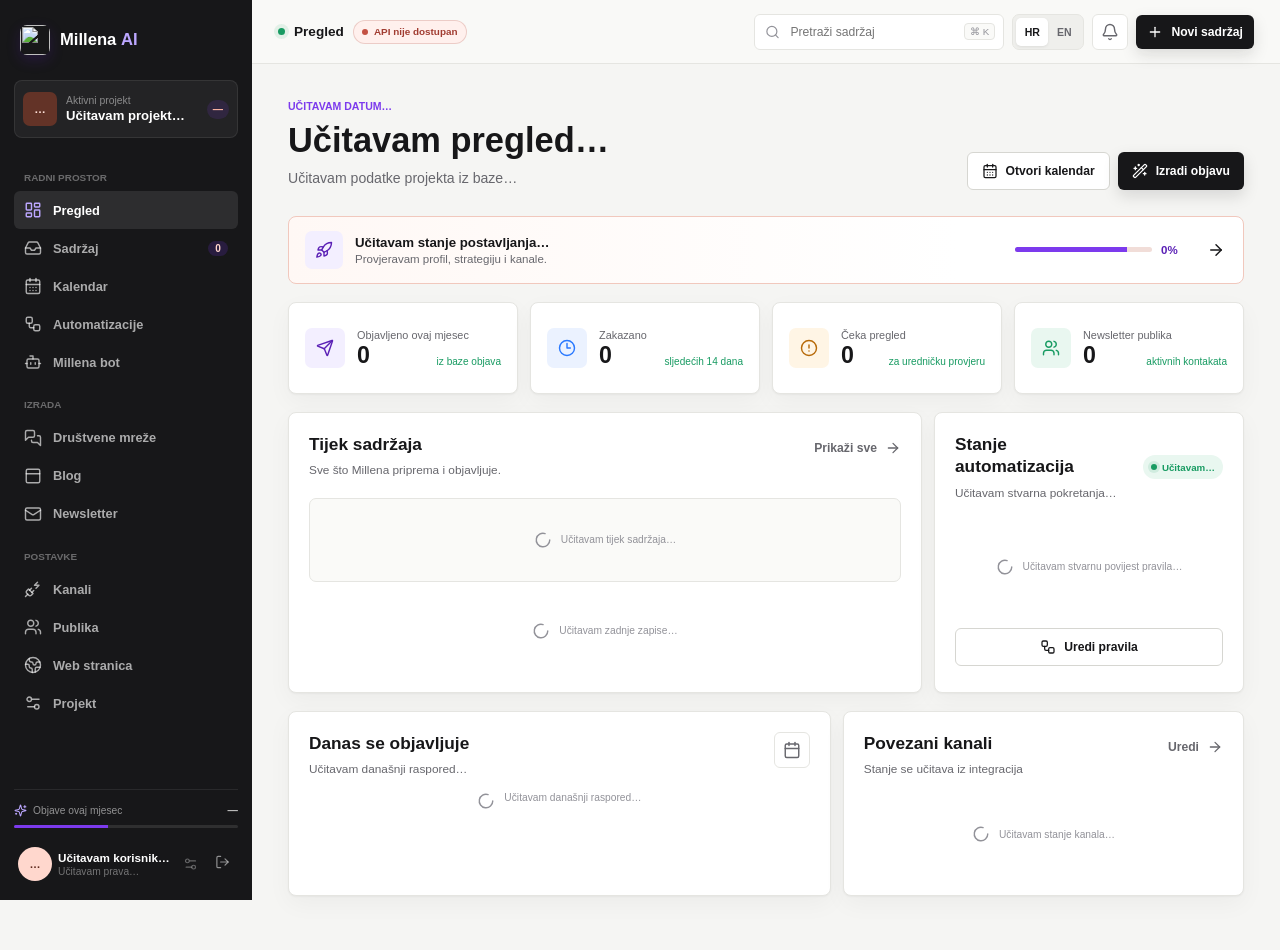
==== commit c97d3b09: "Improve account and media workflows Co-authored-by: Ivan Lozancic <ivanlozancic@MacBookPro.home>" ====
--- a/app.html
+++ b/app.html
@@ -7,7 +7,7 @@
     <meta name="theme-color" content="#171719" />
     <title>Millena AI | Aplikacija</title>
     <link rel="icon" href="assets/millena-mark.png" type="image/png" />
-    <link rel="stylesheet" href="styles.css?v=20260722h" />
+    <link rel="stylesheet" href="styles.css?v=20260722l" />
   </head>
   <body>
     <a class="skip-link" href="#app-main" data-hr="Preskoči na sadržaj" data-en="Skip to content">Preskoči na sadržaj</a>
@@ -97,11 +97,14 @@
             <strong>—</strong>
           </div>
           <div class="usage-track"><span></span></div>
-          <button class="profile-button" type="button" data-logout title="Odjava">
+          <div class="profile-actions">
+          <button class="profile-button" type="button" data-account-open title="Uredi profil">
             <span class="avatar">…</span>
             <span><strong data-hr="Učitavam korisnika…" data-en="Loading user…">Učitavam korisnika…</strong><small data-hr="Učitavam prava…" data-en="Loading access…">Učitavam prava…</small></span>
-            <i data-lucide="log-out"></i>
-          </button>
+            <i data-lucide="settings-2"></i>
+          </button>
+          <button class="profile-logout" type="button" data-logout title="Odjava" aria-label="Odjava"><i data-lucide="log-out"></i></button>
+          </div>
         </div>
       </aside>
 
@@ -414,7 +417,7 @@
                 <div class="channel-tabs"><button class="active" type="button" data-social-channel="linkedin"><i data-lucide="linkedin"></i><span>LinkedIn</span></button><button type="button" data-social-channel="instagram"><i data-lucide="instagram"></i><span>Instagram</span></button><button type="button" data-social-channel="facebook"><i data-lucide="facebook"></i><span>Facebook</span></button><button type="button" data-social-channel="youtube"><i data-lucide="youtube"></i><span>YouTube</span></button><button type="button" data-social-channel="x"><i data-lucide="at-sign"></i><span>X</span></button><button type="button" data-social-channel="reddit"><i data-lucide="message-square"></i><span>Reddit</span></button><button type="button" data-social-channel="pinterest"><i data-lucide="pin"></i><span>Pinterest</span></button><button type="button" data-social-channel="threads"><i data-lucide="at-sign"></i><span>Threads</span></button><button type="button" data-screen-target="channels" aria-label="Upravljaj kanalima"><i data-lucide="settings-2"></i></button></div>
                 <div class="editor-toolbar"><div><button type="button" title="Markdown podebljanje" data-editor-command="bold"><i data-lucide="bold"></i></button><button type="button" title="Tekstualna lista" data-editor-command="insertUnorderedList"><i data-lucide="list"></i></button><button type="button" title="Dodaj URL poveznicu" data-editor-command="createLink"><i data-lucide="link"></i></button><button type="button" title="Dodaj emoji" data-editor-command="emoji"><i data-lucide="smile"></i></button></div><button class="rewrite-button" type="button"><i data-lucide="wand-sparkles"></i><span data-hr="Preradi" data-en="Rewrite">Preradi</span></button></div>
                 <div class="post-editor" contenteditable="true" data-placeholder-hr="Napišite objavu ili izradite skicu u bazi sadržaja." data-placeholder-en="Write a post or create a draft in the content database."></div>
-                <div class="media-strip"><div class="media-assets" id="social-media-assets" aria-live="polite"></div><input id="social-media-input" type="file" accept="image/*,video/*" multiple hidden /><button id="social-media-add" type="button"><i data-lucide="plus"></i><span data-hr="Dodaj medij" data-en="Add media">Dodaj medij</span></button></div>
+                <div class="media-strip"><div class="media-assets" id="social-media-assets" aria-live="polite"></div><input id="social-media-input" type="file" accept="image/*,video/*" multiple hidden /><button class="social-media-add" id="social-media-add" type="button"><i data-lucide="image-plus"></i><span data-hr="Dodaj fotografiju ili video" data-en="Add photo or video">Dodaj fotografiju ili video</span></button></div>
                 <div class="editor-foot"><span id="social-character-count">0 / 3.000</span><span><i data-lucide="circle-check"></i><span id="social-tone-status" data-hr="Lokalna provjerna lista koristi strategiju" data-en="The local checklist uses the strategy">Lokalna provjerna lista koristi strategiju</span></span></div>
               </section>
               <aside class="publish-panel">
@@ -532,8 +535,23 @@
         <div class="content-editor-grid"><label class="field span-2"><span data-hr="Naslov" data-en="Title">Naslov</span><input id="content-item-title" type="text" maxlength="180" required /></label><label class="field"><span data-hr="Kategorija" data-en="Category">Kategorija</span><select id="content-item-kind"><option value="social">Social</option><option value="blog">Blog</option><option value="newsletter">Newsletter</option><option value="press_release" data-hr="Priopćenje" data-en="Press release">Priopćenje</option><option value="case_study" data-hr="Studija slučaja" data-en="Case study">Studija slučaja</option><option value="event" data-hr="Događaj" data-en="Event">Događaj</option><option value="source" data-hr="Izvorni materijal" data-en="Source material">Izvorni materijal</option></select></label><label class="field"><span>Status</span><select id="content-item-status"><option value="draft" data-hr="Skica" data-en="Draft">Skica</option><option value="in_review" data-hr="Za pregled" data-en="In review">Za pregled</option><option value="approved" data-hr="Odobreno" data-en="Approved">Odobreno</option><option value="scheduled" data-hr="Zakazano" data-en="Scheduled">Zakazano</option><option value="published" data-hr="Objavljeno" data-en="Published">Objavljeno</option><option value="failed" data-hr="Greška" data-en="Failed">Greška</option></select></label><label class="field span-2"><span data-hr="Sažetak za tablicu" data-en="Table summary">Sažetak za tablicu</span><input id="content-item-summary" type="text" maxlength="500" /></label><label class="field"><span data-hr="Kanali, odvojeni zarezom" data-en="Channels, comma-separated">Kanali, odvojeni zarezom</span><input id="content-item-channels" type="text" data-placeholder-hr="linkedin, instagram, blog" data-placeholder-en="linkedin, instagram, blog" /></label><label class="field"><span data-hr="Termin (za status Zakazano)" data-en="Schedule (for Scheduled status)">Termin (za status Zakazano)</span><input id="content-item-scheduled" type="datetime-local" /></label><label class="field span-2"><span data-hr="Tekst sadržaja" data-en="Content copy">Tekst sadržaja</span><textarea id="content-item-body" rows="12" maxlength="100000" data-placeholder-hr="Napišite prvi nacrt ili zatražite AI generiranje iz strategije." data-placeholder-en="Write a first draft or generate one from the strategy."></textarea></label></div>
         <div class="content-ai-result" id="content-ai-result" hidden><i data-lucide="check-circle-2"></i><span></span></div>
         <p class="content-review-meta" id="content-review-meta" hidden></p>
-        <div class="modal-actions split"><span><button class="text-button danger" id="content-delete" type="button"><i data-lucide="trash-2"></i><span data-hr="Obriši zapis" data-en="Delete entry">Obriši zapis</span></button><button class="secondary-button review-approve-button" id="content-approve-review" type="button" hidden><i data-lucide="badge-check"></i><span data-hr="Pregledaj i odobri" data-en="Review and approve">Pregledaj i odobri</span></button></span><span><button class="secondary-button" type="button" data-content-close data-hr="Odustani" data-en="Cancel">Odustani</button><button class="primary-button" id="content-save" type="button"><i data-lucide="database"></i><span data-hr="Spremi u bazu" data-en="Save to database">Spremi u bazu</span></button></span></div>
-      </div>
+        <label class="field content-review-comment" id="content-review-comment-wrap" hidden><span data-hr="Komentar za doradu" data-en="Revision comment">Komentar za doradu</span><textarea id="content-review-comment" rows="3" maxlength="2000" data-placeholder-hr="Što treba doraditi prije ponovnog slanja na pregled?" data-placeholder-en="What should be revised before sending it for review again?"></textarea></label>
+        <div class="modal-actions split"><span><button class="text-button danger" id="content-delete" type="button"><i data-lucide="trash-2"></i><span data-hr="Obriši zapis" data-en="Delete entry">Obriši zapis</span></button><button class="secondary-button review-return-button" id="content-return-review" type="button" hidden><i data-lucide="rotate-ccw"></i><span data-hr="Vrati u izradu" data-en="Return for revision">Vrati u izradu</span></button><button class="secondary-button review-approve-button" id="content-approve-review" type="button" hidden><i data-lucide="badge-check"></i><span data-hr="Pregledaj i odobri" data-en="Review and approve">Pregledaj i odobri</span></button></span><span><button class="secondary-button" type="button" data-content-close data-hr="Odustani" data-en="Cancel">Odustani</button><button class="primary-button" id="content-save" type="button"><i data-lucide="database"></i><span data-hr="Spremi u bazu" data-en="Save to database">Spremi u bazu</span></button></span></div>
+      </div>
+    </div>
+
+    <div class="modal-backdrop" id="account-modal" aria-hidden="true">
+      <div class="modal account-modal" role="dialog" aria-modal="true" aria-labelledby="account-modal-title">
+        <div class="modal-head"><div><small data-hr="Moj račun" data-en="My account">Moj račun</small><h2 id="account-modal-title" data-hr="Profil i sigurnost" data-en="Profile and security">Profil i sigurnost</h2></div><button class="icon-button" type="button" data-account-close aria-label="Zatvori"><i data-lucide="x"></i></button></div>
+        <section class="account-summary"><span class="avatar" id="account-modal-avatar">—</span><div><strong id="account-modal-name">—</strong><small id="account-modal-email">—</small></div><span class="account-security"><i data-lucide="shield-check"></i><span data-hr="Zaštićen račun" data-en="Protected account">Zaštićen račun</span></span></section>
+        <label class="field"><span data-hr="Ime i prezime" data-en="Full name">Ime i prezime</span><input id="account-display-name" type="text" maxlength="120" autocomplete="name" required /></label>
+        <fieldset class="account-password-fields"><legend data-hr="Promjena lozinke" data-en="Change password">Promjena lozinke</legend><p data-hr="Ostavite prazno ako lozinku ne želite mijenjati." data-en="Leave empty if you do not want to change your password.">Ostavite prazno ako lozinku ne želite mijenjati.</p><label class="field"><span data-hr="Trenutačna lozinka" data-en="Current password">Trenutačna lozinka</span><input id="account-current-password" type="password" autocomplete="current-password" /></label><label class="field"><span data-hr="Nova lozinka" data-en="New password">Nova lozinka</span><input id="account-new-password" type="password" minlength="8" maxlength="128" autocomplete="new-password" /></label></fieldset>
+        <div class="modal-actions split"><button class="text-button account-logout-action" type="button" data-logout><i data-lucide="log-out"></i><span data-hr="Odjavi se" data-en="Sign out">Odjavi se</span></button><span><button class="secondary-button" type="button" data-account-close data-hr="Odustani" data-en="Cancel">Odustani</button><button class="primary-button" id="account-save" type="button"><i data-lucide="save"></i><span data-hr="Spremi promjene" data-en="Save changes">Spremi promjene</span></button></span></div>
+      </div>
+    </div>
+
+    <div class="modal-backdrop" id="media-preview-modal" aria-hidden="true">
+      <div class="modal media-preview-modal" role="dialog" aria-modal="true" aria-labelledby="media-preview-title"><div class="modal-head"><div><small data-hr="Medij objave" data-en="Post media">Medij objave</small><h2 id="media-preview-title">—</h2></div><button class="icon-button" type="button" data-media-preview-close aria-label="Zatvori"><i data-lucide="x"></i></button></div><div class="media-preview-stage" id="media-preview-stage"></div><div class="modal-actions"><button class="secondary-button" type="button" data-media-preview-close data-hr="Zatvori pregled" data-en="Close preview">Zatvori pregled</button></div></div>
     </div>
 
     <div class="modal-backdrop" id="calendar-modal" aria-hidden="true">
@@ -619,7 +637,7 @@
     <div class="toast" id="toast" role="status" aria-live="polite"><span><i data-lucide="check"></i></span><div><strong data-hr="Spremljeno" data-en="Saved">Spremljeno</strong><small id="toast-message" data-hr="Promjena je uspješno spremljena." data-en="Your change was saved successfully.">Promjena je uspješno spremljena.</small></div></div>
 
     <script src="assets/lucide.min.js"></script>
-    <script src="script.js?v=20260722h"></script>
-    <script src="app-api.js?v=20260722h"></script>
+    <script src="script.js?v=20260722j"></script>
+    <script src="app-api.js?v=20260722l"></script>
   </body>
 </html>
--- a/styles.css
+++ b/styles.css
@@ -363,6 +363,7 @@
   background: var(--coral);
 }
 
+.profile-actions { display: grid; grid-template-columns: minmax(0, 1fr) 32px; align-items: stretch; gap: 4px; }
 .profile-button {
   width: 100%;
   min-height: 44px;
@@ -403,6 +404,21 @@
   width: 15px;
   color: rgba(255, 255, 255, 0.34);
 }
+.profile-logout { width: 32px; border: 0; border-radius: 7px; color: rgba(255,255,255,.52); background: transparent; cursor: pointer; }
+.profile-logout:hover { color: #fff; background: rgba(255,255,255,.09); }
+.profile-logout svg { width: 15px; }
+.account-modal { max-width: 540px; }
+.account-summary { margin-bottom: 18px; padding: 14px; display: flex; align-items: center; gap: 10px; border: 1px solid #d8e6df; border-radius: 8px; background: linear-gradient(135deg, #f4fbf7, #fff); }
+.account-summary .avatar { width: 42px; height: 42px; font-size: .8rem; }
+.account-summary > div { min-width: 0; display: grid; gap: 3px; }
+.account-summary strong { font-size: .78rem; }
+.account-summary small { overflow: hidden; color: var(--muted); font-size: .62rem; text-overflow: ellipsis; white-space: nowrap; }
+.account-security { margin-left: auto; display: inline-flex; align-items: center; gap: 5px; color: #276b4b; font-size: .58rem; font-weight: 750; }
+.account-security svg { width: 14px; }
+.account-password-fields { margin: 16px 0 0; padding: 14px; display: grid; gap: 10px; border: 1px solid var(--line); border-radius: 8px; }
+.account-password-fields legend { padding: 0 4px; font-size: .68rem; font-weight: 750; }
+.account-password-fields p { margin: -3px 0 2px; color: var(--muted); font-size: .6rem; }
+.account-logout-action { color: #a74848; }
 
 .avatar {
   width: 34px;
@@ -973,8 +989,8 @@
 
 .content-row {
   width: 100%;
-  min-height: 64px;
-  padding: 8px 4px;
+  min-height: 82px;
+  padding: 10px 7px;
   display: grid;
   grid-template-columns: 46px minmax(180px, 1fr) 76px 82px 18px;
   align-items: center;
@@ -990,7 +1006,8 @@
 }
 
 .content-row:hover {
-  background: var(--surface-2);
+  background: #fbfaff;
+  box-shadow: inset 3px 0 var(--coral);
 }
 
 .thumb {
@@ -1036,8 +1053,25 @@
 
 .content-main small {
   color: var(--subtle);
-  font-size: 0.64rem;
-}
+  font-size: .64rem;
+}
+
+.dashboard-content-main { gap: 5px; }
+.dashboard-content-main strong { font-size: .76rem; }
+.dashboard-content-excerpt { display: -webkit-box; overflow: hidden; max-width: 620px; color: var(--muted) !important; line-height: 1.4; -webkit-box-orient: vertical; -webkit-line-clamp: 1; }
+.dashboard-content-meta { display: flex; flex-wrap: wrap; align-items: center; gap: 5px; min-width: 0; }
+.dashboard-kind-pill,
+.dashboard-channel-tag { min-height: 20px; padding: 0 7px; display: inline-flex; align-items: center; gap: 4px; border-radius: 999px; font-size: .56rem; font-weight: 750; white-space: nowrap; }
+.dashboard-kind-pill { width: 22px; padding: 0; justify-content: center; color: var(--blue); background: var(--blue-soft); cursor: help; }
+.dashboard-kind-pill svg { width: 11px; height: 11px; }
+.dashboard-kind-pill.blog { color: var(--coral-dark); background: var(--coral-soft); }
+.dashboard-kind-pill.newsletter { color: var(--purple); background: var(--purple-soft); }
+.dashboard-kind-pill.press_release { color: #96530a; background: var(--amber-soft); }
+.dashboard-kind-pill.case_study { color: var(--green); background: var(--green-soft); }
+.dashboard-kind-pill.event { color: #ad3e65; background: #fff0f5; }
+.dashboard-kind-pill.source { color: var(--muted); background: #eeeeec; }
+.dashboard-channel-tag { color: var(--muted); background: var(--surface-2); border: 1px solid var(--line); font-weight: 650; }
+.dashboard-review-note { overflow: hidden; max-width: 190px; color: #8a641f !important; font-size: .55rem !important; text-overflow: ellipsis; white-space: nowrap; }
 
 .channel-icons {
   display: flex;
@@ -2978,6 +3012,9 @@
 .content-review-meta { margin: 12px 0 0; padding: 9px 11px; display: flex; align-items: center; gap: 7px; border: 1px solid #cbe8db; border-radius: 6px; color: #276b4b; background: #f2fbf6; font-size: .62rem; }
 .review-approve-button { color: #276b4b; border-color: #b9e2cf; background: #f2fbf6; }
 .review-approve-button:hover { background: #e4f7ed; }
+.review-return-button { color: #915d19; border-color: #f0d1a7; background: #fff8ee; }
+.review-return-button:hover { background: #fff0dc; }
+.content-review-comment { margin-top: 12px; }
 .action-modal-content { padding: 18px; display: grid; grid-template-columns: 42px minmax(0, 1fr); gap: 12px; border: 1px solid var(--line); border-radius: 7px; background: var(--surface-2); }
 .action-modal-content > span { width: 42px; height: 42px; display: inline-flex; align-items: center; justify-content: center; border-radius: 50%; color: var(--green); background: var(--green-soft); }
 .action-modal-content > span svg { width: 20px; }
@@ -3548,6 +3585,20 @@
   background: rgb(23 26 31 / 78%);
 }
 
+.social-media-add { min-height: 36px; padding: 0 12px; display: inline-flex; align-items: center; gap: 7px; border: 1px dashed #b9c8c1; border-radius: 7px; color: var(--green); background: #f6fcf8; font-size: .62rem; font-weight: 750; }
+.social-media-add:hover { border-style: solid; border-color: var(--green); background: #edf9f1; }
+.social-media-add svg { width: 16px; height: 16px; }
+.asset-preview { cursor: zoom-in; }
+.asset-preview::after { content: ""; position: absolute; inset: 0; pointer-events: none; background: linear-gradient(180deg, transparent 45%, rgb(20 24 28 / .48)); opacity: 0; transition: opacity .15s ease; }
+.asset-preview:hover::after { opacity: 1; }
+.asset-preview .asset-preview-open { position: absolute; z-index: 1; right: 5px; bottom: 4px; display: inline-flex; align-items: center; gap: 3px; color: #fff; font-size: .52rem; font-weight: 750; opacity: 0; pointer-events: none; }
+.asset-preview:hover .asset-preview-open { opacity: 1; }
+.asset-preview .asset-preview-open svg { width: 12px; height: 12px; }
+.media-preview-modal { width: min(760px, calc(100vw - 32px)); }
+.media-preview-stage { min-height: 240px; display: grid; place-items: center; overflow: hidden; border-radius: 8px; background: #101517; }
+.media-preview-stage img,
+.media-preview-stage video { display: block; max-width: 100%; max-height: min(66vh, 620px); object-fit: contain; }
+
 .publish-checks .check-missing {
   color: #a15c20;
   background: #fff6e9;
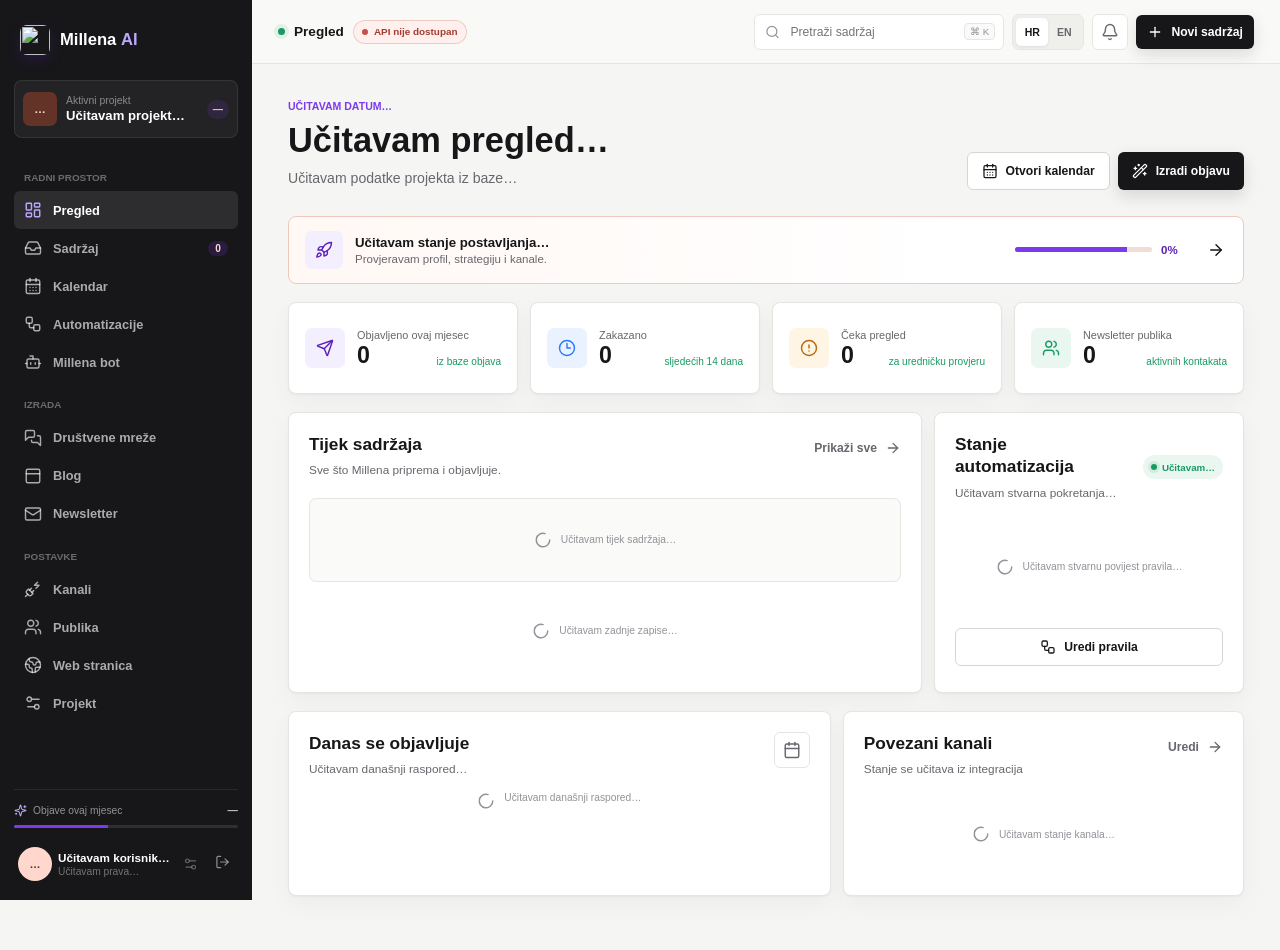
==== commit d126cfdc: "Make overview stat cards interactive Co-authored-by: Ivan Lozancic <ivanlozancic@MacBookPro.home>" ====
--- a/app.html
+++ b/app.html
@@ -7,7 +7,7 @@
     <meta name="theme-color" content="#171719" />
     <title>Millena AI | Aplikacija</title>
     <link rel="icon" href="assets/millena-mark.png" type="image/png" />
-    <link rel="stylesheet" href="styles.css?v=20260722l" />
+    <link rel="stylesheet" href="styles.css?v=20260722n" />
   </head>
   <body>
     <a class="skip-link" href="#app-main" data-hr="Preskoči na sadržaj" data-en="Skip to content">Preskoči na sadržaj</a>
@@ -161,22 +161,22 @@
             </button>
 
             <div class="stats-grid">
-              <article class="stat-card">
+              <button class="stat-card dashboard-stat-card" type="button" data-dashboard-stat="published" aria-label="Prikaži objavljeni sadržaj">
                 <span class="stat-icon coral"><i data-lucide="send"></i></span>
                 <div><small data-hr="Objavljeno ovaj mjesec" data-en="Published this month">Objavljeno ovaj mjesec</small><strong id="dashboard-published">0</strong><em id="dashboard-published-detail" data-hr="iz baze objava" data-en="from publication records">iz baze objava</em></div>
-              </article>
-              <article class="stat-card">
+              </button>
+              <button class="stat-card dashboard-stat-card" type="button" data-dashboard-stat="scheduled" aria-label="Prikaži zakazani sadržaj">
                 <span class="stat-icon blue"><i data-lucide="clock-3"></i></span>
                 <div><small data-hr="Zakazano" data-en="Scheduled">Zakazano</small><strong id="dashboard-scheduled">0</strong><em data-hr="sljedećih 14 dana" data-en="next 14 days">sljedećih 14 dana</em></div>
-              </article>
-              <article class="stat-card">
+              </button>
+              <button class="stat-card dashboard-stat-card" type="button" data-dashboard-stat="review" aria-label="Prikaži sadržaj koji čeka pregled">
                 <span class="stat-icon amber"><i data-lucide="circle-alert"></i></span>
                 <div><small data-hr="Čeka pregled" data-en="Waiting review">Čeka pregled</small><strong id="dashboard-review">0</strong><em data-hr="za uredničku provjeru" data-en="for editorial review">za uredničku provjeru</em></div>
-              </article>
-              <article class="stat-card">
+              </button>
+              <button class="stat-card dashboard-stat-card" type="button" data-dashboard-stat="audience" aria-label="Otvori newsletter publiku">
                 <span class="stat-icon green"><i data-lucide="users"></i></span>
                 <div><small data-hr="Newsletter publika" data-en="Newsletter audience">Newsletter publika</small><strong id="dashboard-audience">0</strong><em id="dashboard-audience-detail" data-hr="aktivnih kontakata" data-en="active contacts">aktivnih kontakata</em></div>
-              </article>
+              </button>
             </div>
 
             <div class="dashboard-grid">
@@ -554,6 +554,10 @@
       <div class="modal media-preview-modal" role="dialog" aria-modal="true" aria-labelledby="media-preview-title"><div class="modal-head"><div><small data-hr="Medij objave" data-en="Post media">Medij objave</small><h2 id="media-preview-title">—</h2></div><button class="icon-button" type="button" data-media-preview-close aria-label="Zatvori"><i data-lucide="x"></i></button></div><div class="media-preview-stage" id="media-preview-stage"></div><div class="modal-actions"><button class="secondary-button" type="button" data-media-preview-close data-hr="Zatvori pregled" data-en="Close preview">Zatvori pregled</button></div></div>
     </div>
 
+    <div class="modal-backdrop" id="notifications-modal" aria-hidden="true">
+      <div class="modal notifications-modal" role="dialog" aria-modal="true" aria-labelledby="notifications-modal-title"><div class="modal-head"><div><small data-hr="Aktivnost projekta" data-en="Project activity">Aktivnost projekta</small><h2 id="notifications-modal-title" data-hr="Obavijesti" data-en="Notifications">Obavijesti</h2></div><button class="icon-button" type="button" data-notifications-close aria-label="Zatvori"><i data-lucide="x"></i></button></div><div class="notifications-summary"><span><i data-lucide="bell-ring"></i></span><div><strong id="notifications-summary-title">—</strong><small id="notifications-summary-copy">—</small></div></div><div class="notifications-list" id="notifications-list" aria-live="polite"></div><div class="modal-actions split"><button class="text-button" id="notifications-view-more" type="button" hidden><span data-hr="Prikaži sve" data-en="View all">Prikaži sve</span><i data-lucide="chevrons-down"></i></button><button class="secondary-button" type="button" data-notifications-close data-hr="Zatvori" data-en="Close">Zatvori</button></div></div>
+    </div>
+
     <div class="modal-backdrop" id="calendar-modal" aria-hidden="true">
       <div class="modal calendar-modal" role="dialog" aria-modal="true" aria-labelledby="calendar-modal-title">
         <div class="modal-head"><div><small data-active-project-plan>Projekt · paket</small><h2 id="calendar-modal-title" data-hr="Detalji kalendara" data-en="Calendar details">Detalji kalendara</h2></div><button class="icon-button" type="button" data-calendar-close aria-label="Zatvori"><i data-lucide="x"></i></button></div>
@@ -638,6 +642,6 @@
 
     <script src="assets/lucide.min.js"></script>
     <script src="script.js?v=20260722j"></script>
-    <script src="app-api.js?v=20260722l"></script>
+    <script src="app-api.js?v=20260722p"></script>
   </body>
 </html>
--- a/styles.css
+++ b/styles.css
@@ -857,6 +857,12 @@
   background: #fff;
   box-shadow: var(--shadow);
 }
+.dashboard-stat-card { position: relative; width: 100%; color: var(--ink); text-align: left; cursor: pointer; transition: border-color .15s ease, box-shadow .15s ease, transform .15s ease; }
+.dashboard-stat-card:hover,
+.dashboard-stat-card:focus-visible { border-color: var(--line-strong); outline: 0; box-shadow: var(--shadow), inset 3px 0 var(--coral); transform: translateY(-1px); }
+.dashboard-stat-card::after { content: "›"; position: absolute; right: 11px; bottom: 8px; color: var(--subtle); font-size: 1rem; opacity: 0; transform: translateX(-3px); transition: opacity .15s ease, transform .15s ease; }
+.dashboard-stat-card:hover::after,
+.dashboard-stat-card:focus-visible::after { opacity: 1; transform: translateX(0); }
 
 .stat-icon {
   width: 40px;
@@ -956,6 +962,9 @@
   background: #fff;
   box-shadow: inset 0 -2px var(--coral);
 }
+.pipeline-stage::after { content: "›"; position: absolute; right: 11px; bottom: 9px; color: var(--subtle); font-size: 1rem; opacity: 0; transform: translateX(-3px); transition: opacity .15s ease, transform .15s ease; }
+.pipeline-stage:hover::after,
+.pipeline-stage:focus-visible::after { opacity: 1; transform: translateX(0); }
 
 .pipeline-label,
 .calendar-legend span {
@@ -969,6 +978,7 @@
 .pipeline-columns strong {
   font-size: 1.05rem;
 }
+.pipeline-open-hint { margin-top: 2px; color: var(--subtle); font-size: .54rem; font-weight: 650; }
 
 .dot {
   width: 7px;
@@ -1223,6 +1233,16 @@
 .timeline-list {
   margin-top: 14px;
 }
+
+.timeline-item { width: 100%; min-height: 64px; margin: 0 0 7px; padding: 9px 10px; display: grid; grid-template-columns: 48px minmax(0, 1fr); align-items: center; gap: 10px; border: 1px solid var(--line); border-radius: 8px; color: var(--ink); background: var(--surface-2); text-align: left; transition: background .15s ease, box-shadow .15s ease; }
+.timeline-item:hover { background: #fbfaff; box-shadow: inset 3px 0 var(--coral); }
+.timeline-item > strong { align-self: stretch; padding-right: 9px; display: grid; place-items: center start; border-right: 1px solid var(--line); color: var(--coral-dark); font-size: .65rem; font-variant-numeric: tabular-nums; }
+.timeline-copy { min-width: 0; display: grid; gap: 6px; }
+.timeline-copy > strong { overflow: hidden; font-size: .72rem; text-overflow: ellipsis; white-space: nowrap; }
+.timeline-meta { display: flex; align-items: center; gap: 6px; }
+.timeline-channel-icon { width: 21px; height: 21px; display: inline-flex; align-items: center; justify-content: center; border-radius: 50%; color: var(--blue); background: var(--blue-soft); cursor: help; }
+.timeline-channel-icon svg { width: 11px; height: 11px; }
+.timeline-meta .status-pill { min-height: 20px; font-size: .55rem; }
 
 .timeline-list > div {
   display: grid;
@@ -3598,6 +3618,24 @@
 .media-preview-stage { min-height: 240px; display: grid; place-items: center; overflow: hidden; border-radius: 8px; background: #101517; }
 .media-preview-stage img,
 .media-preview-stage video { display: block; max-width: 100%; max-height: min(66vh, 620px); object-fit: contain; }
+.notifications-modal { width: min(650px, calc(100vw - 32px)); }
+.notifications-summary { margin-bottom: 14px; padding: 12px; display: flex; align-items: center; gap: 10px; border: 1px solid #d8e6df; border-radius: 8px; background: linear-gradient(135deg, #f4fbf7, #fff); }
+.notifications-summary > span { width: 34px; height: 34px; display: grid; place-items: center; border-radius: 50%; color: var(--green); background: var(--green-soft); }
+.notifications-summary svg { width: 16px; }
+.notifications-summary > div { display: grid; gap: 3px; }
+.notifications-summary strong { font-size: .72rem; }
+.notifications-summary small { color: var(--muted); font-size: .6rem; }
+.notifications-list { max-height: min(52vh, 470px); overflow: auto; display: grid; gap: 7px; padding-right: 2px; }
+.notification-entry { width: 100%; padding: 10px; display: grid; grid-template-columns: 30px minmax(0, 1fr); gap: 9px; border: 1px solid var(--line); border-radius: 7px; color: var(--ink); background: #fff; text-align: left; }
+.notification-entry:hover { background: var(--surface-2); border-color: var(--line-strong); }
+.notification-entry > span { width: 30px; height: 30px; display: grid; place-items: center; border-radius: 50%; color: var(--blue); background: var(--blue-soft); }
+.notification-entry.review > span { color: #96530a; background: var(--amber-soft); }
+.notification-entry.failure > span { color: #a74848; background: #fff0f0; }
+.notification-entry > span svg { width: 14px; }
+.notification-entry > div { min-width: 0; display: grid; gap: 3px; }
+.notification-entry strong { overflow: hidden; font-size: .67rem; text-overflow: ellipsis; white-space: nowrap; }
+.notification-entry small { overflow: hidden; color: var(--muted); font-size: .57rem; line-height: 1.35; text-overflow: ellipsis; white-space: nowrap; }
+.notification-entry time { color: var(--subtle); font-size: .55rem; }
 
 .publish-checks .check-missing {
   color: #a15c20;
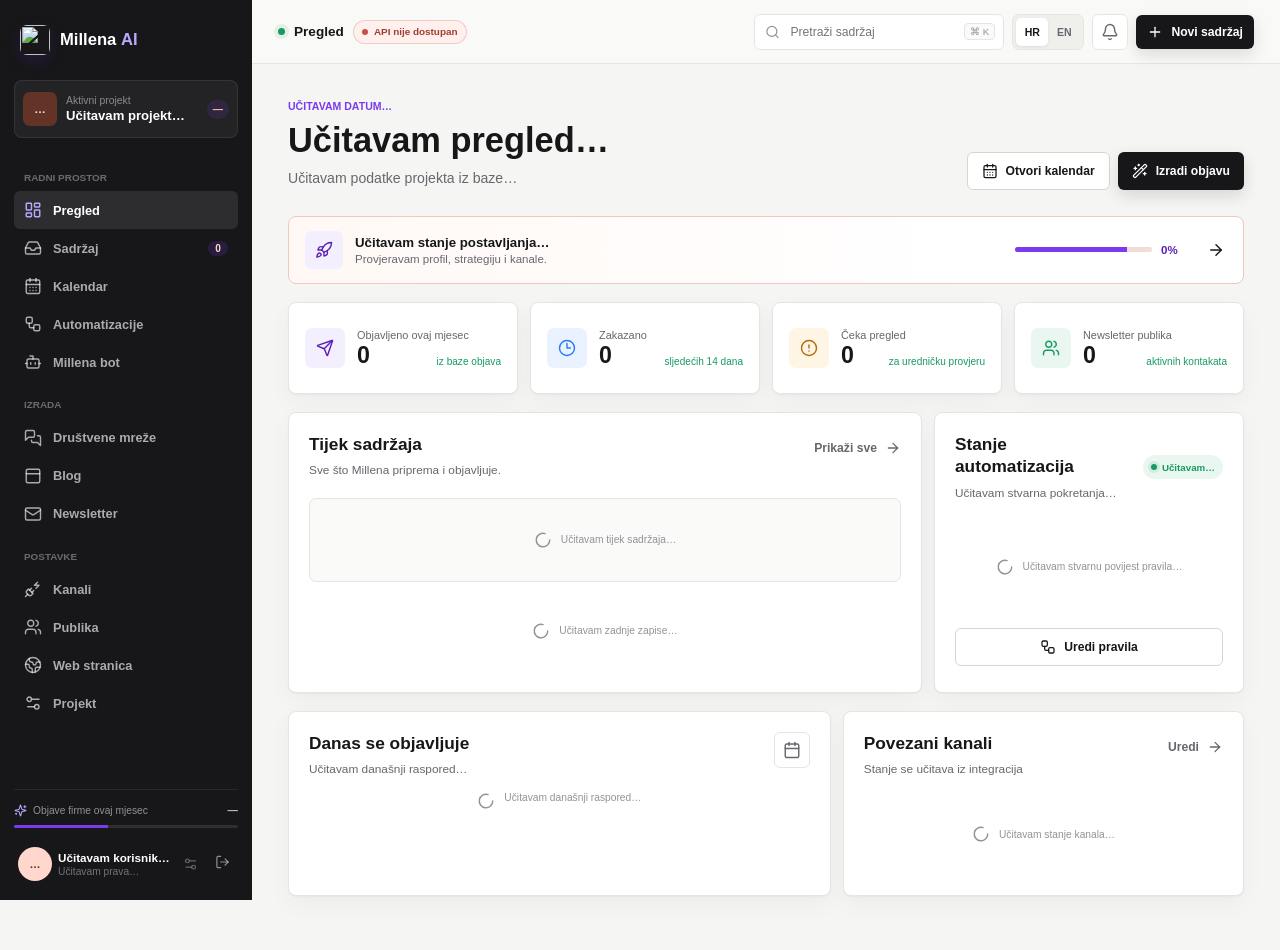
==== commit 054f6838: "Add tenant accounts, notifications, billing, and strategy persistence" ====
--- a/app.html
+++ b/app.html
@@ -7,7 +7,7 @@
     <meta name="theme-color" content="#171719" />
     <title>Millena AI | Aplikacija</title>
     <link rel="icon" href="assets/millena-mark.png" type="image/png" />
-    <link rel="stylesheet" href="styles.css?v=20260722n" />
+    <link rel="stylesheet" href="styles.css?v=20260722t" />
   </head>
   <body>
     <a class="skip-link" href="#app-main" data-hr="Preskoči na sadržaj" data-en="Skip to content">Preskoči na sadržaj</a>
@@ -93,7 +93,7 @@
 
         <div class="sidebar-foot">
           <div class="usage-row">
-            <span><i data-lucide="sparkles"></i><span data-hr="Objave ovaj mjesec" data-en="Posts this month">Objave ovaj mjesec</span></span>
+            <span><i data-lucide="sparkles"></i><span data-hr="Objave firme ovaj mjesec" data-en="Company posts this month">Objave firme ovaj mjesec</span></span>
             <strong>—</strong>
           </div>
           <div class="usage-track"><span></span></div>
@@ -268,6 +268,7 @@
                       <span class="secondary-button compact"><i data-lucide="paperclip"></i><b data-hr="Odaberi datoteku" data-en="Choose file">Odaberi datoteku</b></span>
                     </label>
                     <div class="strategy-file-status" hidden aria-live="polite"><i data-lucide="file-check-2"></i><span><strong class="strategy-file-name"></strong><small data-hr="Dokument je spreman za obradu" data-en="Document is ready to process">Dokument je spreman za obradu</small></span><i data-lucide="check"></i></div>
+                    <button class="text-button strategy-source-link" id="strategy-source-preview" type="button" hidden><i data-lucide="file-text"></i><span data-hr="Prikaži i uredi izdvojeni tekst" data-en="View and edit extracted text">Prikaži i uredi izdvojeni tekst</span></button>
                   </div>
                   <div class="form-grid strategy-questions">
                     <label class="field span-2"><span data-hr="1. Što želite postići u idućih 6 mjeseci?" data-en="1. What do you want to achieve in the next 6 months?">1. Što želite postići u idućih 6 mjeseci?</span><textarea rows="3" data-strategy-field="sixMonthGoal" data-placeholder-hr="Više kvalitetnih upita, vidljiviji stručnjaci i redovita komunikacija." data-placeholder-en="More qualified leads, visible experts and consistent communication."></textarea></label>
@@ -279,7 +280,7 @@
                     <label class="field"><span data-hr="7. Što nikada ne smijemo objaviti?" data-en="7. What should never be published?">7. Što nikada ne smijemo objaviti?</span><input type="text" data-strategy-field="forbiddenTopics" data-placeholder-hr="Neprovjerene brojke, povjerljive informacije, političke stavove..." data-placeholder-en="Unverified figures, confidential information, political opinions..." /></label>
                     <label class="field"><span data-hr="8. Kako mjerite uspjeh?" data-en="8. How do you measure success?">8. Kako mjerite uspjeh?</span><input type="text" data-strategy-field="successMetrics" data-placeholder-hr="Broj kvalitetnih upita, doseg stručnjaka i rast pretplate." data-placeholder-en="Qualified leads, expert reach and subscription growth." /></label>
                   </div>
-                  <div class="strategy-save-row"><span id="strategy-context-status"><i data-lucide="database"></i><span data-hr="Strategija se koristi kao AI kontekst" data-en="Strategy is used as AI context">Strategija se koristi kao AI kontekst</span></span><button class="primary-button" id="strategy-save" type="button"><i data-lucide="save"></i><span data-hr="Spremi strateški kontekst" data-en="Save strategy context">Spremi strateški kontekst</span></button></div>
+                  <div class="strategy-save-row"><span id="strategy-context-status"><i data-lucide="database"></i><span data-hr="Promjene se automatski spremaju i koriste kao AI kontekst" data-en="Changes are saved automatically and used as AI context">Promjene se automatski spremaju i koriste kao AI kontekst</span></span></div>
                 </div>
 
                 <div class="setup-panel" data-setup-panel="3">
@@ -491,7 +492,7 @@
 
           <section class="app-screen" data-screen="settings">
             <div class="page-heading"><div><p class="eyebrow" data-hr="Postavke projekta" data-en="Project settings">Postavke projekta</p><h1>Projekt</h1><p data-hr="Strategija, članovi tima, prava objave i zadane postavke." data-en="Strategy, team members, publishing permissions and defaults.">Strategija, članovi tima, prava objave i zadane postavke.</p></div><button class="primary-button" type="button" data-screen-target="setup"><i data-lucide="settings-2"></i><span data-hr="Otvori cijeli setup" data-en="Open full setup">Otvori cijeli setup</span></button></div>
-            <div class="settings-grid"><section class="panel settings-section"><div class="panel-head"><div><h2 data-hr="Strategija projekta" data-en="Project strategy">Strategija projekta</h2><p data-hr="Aktivna pravila koja Millena koristi svaki dan." data-en="Active rules Millena uses every day.">Aktivna pravila koja Millena koristi svaki dan.</p></div><span class="status-pill" data-strategy-status data-hr="Učitavam…" data-en="Loading…">Učitavam…</span></div><div class="strategy-summary"><div><span data-hr="Glavni cilj" data-en="Primary goal">Glavni cilj</span><strong id="settings-strategy-goal">—</strong></div><div><span data-hr="Publika" data-en="Audience">Publika</span><strong id="settings-strategy-audience">—</strong></div><div><span data-hr="Ritam" data-en="Cadence">Ritam</span><strong id="settings-strategy-cadence">—</strong></div></div><button class="secondary-button" type="button" data-screen-target="setup"><i data-lucide="pencil"></i><span data-hr="Uredi strategiju" data-en="Edit strategy">Uredi strategiju</span></button></section><section class="panel settings-section"><div class="panel-head"><div><h2 data-hr="Tim i prava" data-en="Team and permissions">Tim i prava</h2><p data-hr="Tko može uređivati, odobriti i objaviti." data-en="Who can edit, approve and publish.">Tko može uređivati, odobriti i objaviti.</p></div><button class="secondary-button compact" id="team-add" type="button"><i data-lucide="user-plus"></i><span data-hr="Dodaj člana" data-en="Add member">Dodaj člana</span></button></div><div class="team-list" id="team-list" aria-live="polite"><div class="content-loading"><i data-lucide="loader-circle"></i><span data-hr="Učitavam članove i prava…" data-en="Loading members and permissions…">Učitavam članove i prava…</span></div></div></section><section class="panel settings-section entitlement-section"><div><span class="entitlement-icon"><i data-lucide="crown"></i></span><div><small data-hr="Aktivni paket" data-en="Active plan">Aktivni paket</small><h2 id="plan-current">—</h2><p id="plan-description" data-hr="Učitavam paket i limite projekta…" data-en="Loading the project's plan and limits…">Učitavam paket i limite projekta…</p></div></div><div class="entitlement-features" id="plan-features" aria-live="polite"></div><button class="secondary-button" id="plan-manage" type="button"><i data-lucide="sliders-horizontal"></i><span data-hr="Upravljaj paketom" data-en="Manage plan">Upravljaj paketom</span></button></section></div>
+            <div class="settings-grid"><section class="panel settings-section"><div class="panel-head"><div><h2 data-hr="Strategija projekta" data-en="Project strategy">Strategija projekta</h2><p data-hr="Aktivna pravila koja Millena koristi svaki dan." data-en="Active rules Millena uses every day.">Aktivna pravila koja Millena koristi svaki dan.</p></div><span class="status-pill" data-strategy-status data-hr="Učitavam…" data-en="Loading…">Učitavam…</span></div><div class="strategy-summary"><div><span data-hr="Glavni cilj" data-en="Primary goal">Glavni cilj</span><strong id="settings-strategy-goal">—</strong></div><div><span data-hr="Publika" data-en="Audience">Publika</span><strong id="settings-strategy-audience">—</strong></div><div><span data-hr="Ritam" data-en="Cadence">Ritam</span><strong id="settings-strategy-cadence">—</strong></div></div><button class="secondary-button" type="button" data-screen-target="setup"><i data-lucide="pencil"></i><span data-hr="Uredi strategiju" data-en="Edit strategy">Uredi strategiju</span></button></section><section class="panel settings-section organization-users-section" id="organization-users-section" hidden><div class="panel-head"><div><span class="settings-kicker" data-hr="SaaS račun firme" data-en="Company SaaS account">SaaS račun firme</span><h2 id="organization-settings-name" data-hr="Korisnici firme" data-en="Company users">Korisnici firme</h2><p data-hr="Računi pripadaju firmi, a pristup se zatim dodjeljuje pojedinim projektima." data-en="Accounts belong to the company, then receive access to individual projects.">Računi pripadaju firmi, a pristup se zatim dodjeljuje pojedinim projektima.</p></div><button class="primary-button compact" id="organization-member-add" type="button"><i data-lucide="user-plus"></i><span data-hr="Dodaj korisnika" data-en="Add user">Dodaj korisnika</span></button></div><div class="organization-summary"><span><i data-lucide="users-round"></i><strong id="organization-member-count">—</strong><small data-hr="korisnika firme" data-en="company users">korisnika firme</small></span><span><i data-lucide="folders"></i><strong id="organization-project-count">—</strong><small data-hr="pristupa projektima" data-en="project assignments">pristupa projektima</small></span><span><i data-lucide="infinity"></i><strong>∞</strong><small data-hr="korisnika u svakom paketu" data-en="users in every plan">korisnika u svakom paketu</small></span></div><div class="organization-member-list" id="organization-member-list" aria-live="polite"><div class="content-loading"><i data-lucide="loader-circle"></i><span data-hr="Učitavam račune firme…" data-en="Loading company accounts…">Učitavam račune firme…</span></div></div></section><section class="panel settings-section"><div class="panel-head"><div><h2 data-hr="Pristup aktivnom projektu" data-en="Active project access">Pristup aktivnom projektu</h2><p data-hr="Projektne uloge određuju tko može uređivati, odobriti i objaviti." data-en="Project roles determine who can edit, approve and publish.">Projektne uloge određuju tko može uređivati, odobriti i objaviti.</p></div><button class="secondary-button compact" id="team-add" type="button"><i data-lucide="user-plus"></i><span data-hr="Dodaj na projekt" data-en="Add to project">Dodaj na projekt</span></button></div><div class="team-list" id="team-list" aria-live="polite"><div class="content-loading"><i data-lucide="loader-circle"></i><span data-hr="Učitavam članove i prava…" data-en="Loading members and permissions…">Učitavam članove i prava…</span></div></div><div class="team-admin-actions" id="team-admin-actions" hidden><i data-lucide="shield-check"></i><div><strong data-hr="Napredno upravljanje pravima" data-en="Advanced permission management">Napredno upravljanje pravima</strong><small data-hr="Dostupno samo administratorima projekta." data-en="Available to project administrators only.">Dostupno samo administratorima projekta.</small></div><button class="secondary-button compact" id="permissions-manage" type="button"><i data-lucide="key-round"></i><span data-hr="Uredi korisnička prava" data-en="Edit user permissions">Uredi korisnička prava</span></button></div></section><section class="panel settings-section notification-settings-section"><div class="panel-head notification-settings-head"><div><h2 data-hr="E-mail obavijesti" data-en="Email notifications">E-mail obavijesti</h2><p data-hr="Odaberite koje projektne aktivnosti želite primati e-mailom." data-en="Choose which project activities you want to receive by email.">Odaberite koje projektne aktivnosti želite primati e-mailom.</p></div><label class="notification-master-toggle"><span data-hr="Projektni e-mailovi" data-en="Project emails">Projektni e-mailovi</span><span class="switch large"><input id="notification-email-enabled" type="checkbox" checked /><span></span></span></label></div><div class="notification-preference-list" id="notification-preferences-list" aria-live="polite"><div class="content-loading"><i data-lucide="loader-circle"></i><span data-hr="Učitavam postavke obavijesti…" data-en="Loading notification settings…">Učitavam postavke obavijesti…</span></div></div><div class="notification-settings-footer"><p id="notification-preferences-status" data-hr="Postavke se spremaju za vaš korisnički račun." data-en="Preferences are saved for your user account.">Postavke se spremaju za vaš korisnički račun.</p><button class="primary-button" id="notification-preferences-save" type="button"><i data-lucide="save"></i><span data-hr="Spremi obavijesti" data-en="Save notifications">Spremi obavijesti</span></button></div></section><section class="panel settings-section entitlement-section"><div><span class="entitlement-icon"><i data-lucide="crown"></i></span><div><small data-hr="Paket firme" data-en="Company plan">Paket firme</small><h2 id="plan-current">—</h2><p id="plan-description" data-hr="Učitavam paket i limite firme…" data-en="Loading the company's plan and limits…">Učitavam paket i limite firme…</p></div></div><div class="entitlement-features" id="plan-features" aria-live="polite"></div><button class="secondary-button" id="plan-manage" type="button"><i data-lucide="sliders-horizontal"></i><span data-hr="Upravljaj paketom" data-en="Manage plan">Upravljaj paketom</span></button></section></div>
           </section>
         </main>
       </div>
@@ -607,6 +608,26 @@
       </div>
     </div>
 
+    <div class="modal-backdrop" id="organization-member-modal" aria-hidden="true">
+      <div class="modal modal-wide" role="dialog" aria-modal="true" aria-labelledby="organization-member-modal-title">
+        <div class="modal-head"><div><small data-hr="Račun firme" data-en="Company account">Račun firme</small><h2 id="organization-member-modal-title" data-hr="Novi korisnik" data-en="New user">Novi korisnik</h2></div><button class="icon-button" type="button" data-organization-member-close aria-label="Zatvori"><i data-lucide="x"></i></button></div>
+        <input id="organization-member-id" type="hidden" />
+        <div class="form-grid"><label class="field"><span data-hr="Ime i prezime" data-en="Full name">Ime i prezime</span><input id="organization-member-name" type="text" maxlength="120" required /></label><label class="field"><span>Email</span><input id="organization-member-email" type="email" required /></label><label class="field"><span data-hr="Uloga u firmi" data-en="Company role">Uloga u firmi</span><select id="organization-member-role"><option value="member" data-hr="Korisnik" data-en="User">Korisnik</option><option value="admin" data-hr="Administrator" data-en="Administrator">Administrator</option><option value="owner" data-hr="Vlasnik" data-en="Owner">Vlasnik</option></select></label><label class="field organization-member-status-field"><span>Status</span><select id="organization-member-status"><option value="active" data-hr="Aktivan" data-en="Active">Aktivan</option><option value="suspended" data-hr="Deaktiviran" data-en="Deactivated">Deaktiviran</option></select></label><label class="field span-2 organization-new-member-field"><span data-hr="Privremena lozinka" data-en="Temporary password">Privremena lozinka</span><input id="organization-member-password" type="password" value="" autocomplete="new-password" minlength="10" /></label><label class="check-row span-2 organization-new-member-field"><input id="organization-member-project-access" type="checkbox" checked /><span data-hr="Odmah omogući pristup aktivnom projektu" data-en="Grant access to the active project immediately">Odmah omogući pristup aktivnom projektu</span></label><label class="field span-2 organization-new-member-field" id="organization-member-project-role-field"><span data-hr="Početna uloga na projektu" data-en="Initial project role">Početna uloga na projektu</span><select id="organization-member-project-role"><option value="contributor" data-hr="Suradnik" data-en="Contributor">Suradnik</option><option value="viewer" data-hr="Pregled" data-en="Viewer">Pregled</option><option value="editor" data-hr="Urednik" data-en="Editor">Urednik</option><option value="lead">Lead</option><option value="owner" data-hr="Administrator projekta" data-en="Project administrator">Administrator projekta</option></select></label></div>
+        <p class="security-note organization-new-member-field"><i data-lucide="building-2"></i><span data-hr="Račun pripada firmi. Projektna prava mogu se kasnije zasebno mijenjati za svaki projekt." data-en="The account belongs to the company. Project permissions can later be changed separately for each project.">Račun pripada firmi. Projektna prava mogu se kasnije zasebno mijenjati za svaki projekt.</span></p>
+        <div class="modal-actions split"><button class="text-button danger" id="organization-member-delete" type="button"><i data-lucide="user-minus"></i><span data-hr="Ukloni iz firme" data-en="Remove from company">Ukloni iz firme</span></button><button class="primary-button" id="organization-member-save" type="button"><i data-lucide="save"></i><span data-hr="Spremi korisnika" data-en="Save user">Spremi korisnika</span></button></div>
+      </div>
+    </div>
+
+    <div class="modal-backdrop" id="strategy-source-modal" aria-hidden="true">
+      <div class="modal modal-wide" role="dialog" aria-modal="true" aria-labelledby="strategy-source-modal-title">
+        <div class="modal-head"><div><small data-hr="Učitana strategija" data-en="Uploaded strategy">Učitana strategija</small><h2 id="strategy-source-modal-title" data-hr="Izdvojeni tekst dokumenta" data-en="Extracted document text">Izdvojeni tekst dokumenta</h2></div><button class="icon-button" type="button" data-strategy-source-close aria-label="Zatvori"><i data-lucide="x"></i></button></div>
+        <p class="strategy-source-meta" id="strategy-source-meta"></p>
+        <label class="field"><span data-hr="Tekst koji Millena koristi kao AI kontekst" data-en="Text Millena uses as AI context">Tekst koji Millena koristi kao AI kontekst</span><textarea id="strategy-source-text" rows="20" maxlength="120000" spellcheck="true"></textarea></label>
+        <p class="strategy-source-hint"><i data-lucide="between-horizontal-start"></i><span data-hr="Crta označava prijelaz između stranica izvornog PDF dokumenta." data-en="A line marks the transition between pages in the original PDF document.">Crta označava prijelaz između stranica izvornog PDF dokumenta.</span></p>
+        <div class="modal-actions split"><a class="secondary-button" id="strategy-source-download" href="#" hidden><i data-lucide="download"></i><span data-hr="Preuzmi izvornik" data-en="Download original">Preuzmi izvornik</span></a><span><button class="secondary-button" type="button" data-strategy-source-close><span data-hr="Odustani" data-en="Cancel">Odustani</span></button><button class="primary-button" id="strategy-source-save" type="button"><i data-lucide="save"></i><span data-hr="Spremi tekst" data-en="Save text">Spremi tekst</span></button></span></div>
+      </div>
+    </div>
+
     <div class="modal-backdrop" id="plan-modal" aria-hidden="true">
       <div class="modal modal-wide" role="dialog" aria-modal="true" aria-labelledby="plan-modal-title">
         <div class="modal-head"><div><small data-hr="Paketi i limiti" data-en="Plans and limits">Paketi i limiti</small><h2 id="plan-modal-title" data-hr="Upravljanje paketom" data-en="Plan management">Upravljanje paketom</h2></div><button class="icon-button" type="button" data-plan-close aria-label="Zatvori"><i data-lucide="x"></i></button></div>
@@ -642,6 +663,6 @@
 
     <script src="assets/lucide.min.js"></script>
     <script src="script.js?v=20260722j"></script>
-    <script src="app-api.js?v=20260722p"></script>
+    <script src="app-api.js?v=20260722x"></script>
   </body>
 </html>
--- a/styles.css
+++ b/styles.css
@@ -1779,6 +1779,8 @@
 .strategy-file-status > span { min-width: 0; display: grid; gap: 3px; }
 .strategy-file-status strong { overflow: hidden; font-size: 0.7rem; text-overflow: ellipsis; white-space: nowrap; }
 .strategy-file-status small { color: var(--muted); font-size: 0.61rem; }
+.strategy-source-link { justify-self: start; padding: 3px 0; font-size: .66rem; }
+.strategy-source-link svg { width: 15px; }
 
 .strategy-questions {
   margin-top: 20px;
@@ -2028,6 +2030,7 @@
 
 .switch input:checked + span { background: var(--green); }
 .switch input:checked + span::after { transform: translateX(16px); }
+.switch input:disabled + span { opacity: .48; cursor: not-allowed; }
 .switch.large { width: 46px; height: 26px; flex-basis: 46px; }
 .switch.large span::after { width: 20px; height: 20px; }
 .switch.large input:checked + span::after { transform: translateX(20px); }
@@ -2067,7 +2070,7 @@
 
 .setup-actions > span strong { font-size: 0.69rem; }
 .setup-actions > span small { color: var(--subtle); font-size: 0.61rem; }
-.strategy-save-row { margin-top: 18px; padding-top: 16px; display: flex; align-items: center; justify-content: space-between; gap: 12px; border-top: 1px solid var(--line); }
+.strategy-save-row { margin-top: 18px; padding-top: 16px; display: flex; align-items: center; gap: 12px; border-top: 1px solid var(--line); }
 .strategy-save-row > span { display: inline-flex; align-items: center; gap: 7px; color: var(--green); font-size: .63rem; font-weight: 700; }
 .strategy-save-row > span svg { width: 15px; }
 
@@ -2941,6 +2944,27 @@
 /* Settings */
 .settings-grid { width: min(1000px,100%); margin: 0 auto; display: grid; gap: 14px; }
 .settings-section { padding: 22px; }
+.notification-settings-section { display: grid; gap: 18px; }
+.notification-settings-head { margin: 0; }
+.notification-master-toggle { min-width: 190px; padding: 10px 12px; display: flex; align-items: center; justify-content: space-between; gap: 14px; border: 1px solid var(--line); border-radius: 8px; background: var(--surface-2); color: var(--muted); font-size: .64rem; font-weight: 750; }
+.notification-preference-list { display: grid; gap: 14px; }
+.notification-preference-group { overflow: hidden; border: 1px solid var(--line); border-radius: 8px; }
+.notification-preference-group > header { padding: 10px 13px; display: flex; align-items: center; gap: 8px; color: var(--muted); background: var(--surface-2); border-bottom: 1px solid var(--line); }
+.notification-preference-group > header svg { width: 15px; color: var(--coral); }
+.notification-preference-group > header strong { font-size: .65rem; text-transform: uppercase; letter-spacing: .05em; }
+.notification-preference-row { min-height: 66px; padding: 11px 13px; display: grid; grid-template-columns: minmax(0, 1fr) auto; align-items: center; gap: 16px; border-bottom: 1px solid var(--line); }
+.notification-preference-row:last-child { border-bottom: 0; }
+.notification-preference-row > div { display: grid; gap: 4px; }
+.notification-preference-row strong { font-size: .7rem; }
+.notification-preference-row small { color: var(--muted); font-size: .61rem; line-height: 1.45; }
+.notification-preference-row.is-locked { background: #fbfafc; }
+.notification-preference-row.is-disabled { opacity: .6; }
+.notification-locked-badge { min-height: 25px; padding: 0 8px; display: inline-flex; align-items: center; gap: 5px; border-radius: 999px; color: #5c4773; background: #f0ebf7; font-size: .56rem; font-weight: 800; }
+.notification-locked-badge svg { width: 12px; }
+.notification-settings-footer { display: flex; align-items: center; justify-content: space-between; gap: 18px; }
+.notification-settings-footer p { margin: 0; color: var(--muted); font-size: .62rem; }
+.notification-settings-footer p.success { color: var(--green); }
+.notification-settings-footer p.error { color: #a53625; }
 .strategy-summary { margin: 20px 0; display: grid; grid-template-columns: repeat(3,minmax(0,1fr)); border: 1px solid var(--line); border-radius: 7px; }
 .strategy-summary > div { min-height: 90px; padding: 14px; display: grid; align-content: center; gap: 8px; border-right: 1px solid var(--line); }
 .strategy-summary > div:last-child { border-right: 0; }
@@ -2954,6 +2978,30 @@
 .team-list small { color: var(--subtle); font-size: .61rem; }
 .team-list button { width: 24px; height: 24px; display: inline-flex; align-items: center; justify-content: center; color: var(--muted); background: transparent; }
 .team-list svg { width: 15px; }
+.settings-kicker { display: block; margin-bottom: 4px; color: var(--coral); font-size: .56rem; font-weight: 800; letter-spacing: .08em; text-transform: uppercase; }
+.organization-users-section { display: grid; gap: 16px; border-top: 3px solid #7f55d9; }
+.organization-summary { display: grid; grid-template-columns: repeat(3,minmax(0,1fr)); gap: 10px; }
+.organization-summary > span { min-height: 76px; padding: 12px; display: grid; grid-template-columns: 22px minmax(0,1fr); grid-template-rows: auto auto; align-items: center; column-gap: 8px; border: 1px solid var(--line); border-radius: 8px; background: var(--surface-2); }
+.organization-summary svg { grid-row: 1 / 3; width: 18px; color: #7145c5; }
+.organization-summary strong { font-size: .9rem; }
+.organization-summary small { color: var(--muted); font-size: .57rem; line-height: 1.35; }
+.organization-member-list { display: grid; border: 1px solid var(--line); border-radius: 8px; overflow: hidden; }
+.organization-member-row { min-height: 68px; padding: 10px 12px; display: grid; grid-template-columns: 34px minmax(0,1fr) minmax(95px,auto) minmax(110px,auto) 28px; align-items: center; gap: 10px; border-bottom: 1px solid var(--line); }
+.organization-member-row:last-child { border-bottom: 0; }
+.organization-member-row > span:nth-child(2) { display: grid; gap: 2px; }
+.organization-member-row strong { font-size: .69rem; }
+.organization-member-row small { color: var(--muted); font-size: .58rem; }
+.organization-member-row .organization-role { color: #6542a6; font-size: .58rem; font-weight: 800; text-transform: uppercase; letter-spacing: .04em; }
+.organization-member-row .organization-projects { color: var(--muted); font-size: .58rem; text-align: right; }
+.organization-member-row > button { width: 28px; height: 28px; display: inline-flex; align-items: center; justify-content: center; border-radius: 6px; color: var(--muted); background: var(--surface-2); }
+.organization-member-row > button svg { width: 14px; }
+.organization-member-row.is-suspended { opacity: .62; background: #fbfafc; }
+.panel-head #permissions-manage { margin-right: 7px; }
+.team-admin-actions { margin-top: 16px; padding: 11px; display: grid; grid-template-columns: 28px minmax(0, 1fr) auto; align-items: center; gap: 9px; border: 1px solid #d9e6e0; border-radius: 7px; background: #f7fcf9; }
+.team-admin-actions > svg { width: 17px; color: var(--green); }
+.team-admin-actions > div { min-width: 0; display: grid; gap: 2px; }
+.team-admin-actions strong { font-size: .64rem; }
+.team-admin-actions small { color: var(--muted); font-size: .56rem; }
 .entitlement-section { display: grid; grid-template-columns: minmax(0, 1.3fr) minmax(260px, 1fr) auto; align-items: center; gap: 24px; border-top: 3px solid var(--coral); }
 .entitlement-section > div:first-child { display: grid; grid-template-columns: 46px minmax(0, 1fr); gap: 12px; align-items: center; }
 .entitlement-icon { width: 46px; height: 46px; display: inline-flex; align-items: center; justify-content: center; border-radius: 9px; color: var(--coral-dark); background: var(--coral-soft); }
@@ -3117,6 +3165,45 @@
 .project-delete:hover { background: #ffebe7; }
 .modal-wide .security-note { margin-top: 16px; }
 .modal-wide textarea { resize: vertical; }
+.strategy-source-meta { margin: 0 0 16px; color: var(--muted); font-size: .68rem; }
+.strategy-source-hint { margin: 12px 0 0; display: flex; align-items: center; gap: 7px; color: var(--muted); font-size: .65rem; line-height: 1.45; }
+.strategy-source-hint svg { flex: 0 0 auto; width: 15px; color: var(--coral-dark); }
+
+/* The extracted strategy can be very long. Keep its actions inside the viewport
+   and let the textarea provide the scrollable reading surface. */
+#strategy-source-modal { align-items: center; padding: 12px; }
+#strategy-source-modal .modal {
+  width: min(920px, 100%);
+  max-height: calc(100dvh - 24px);
+  padding: 0;
+  display: grid;
+  grid-template-rows: auto auto minmax(0, 1fr) auto auto;
+  overflow: hidden;
+}
+#strategy-source-modal .modal-head { margin: 0; padding: 22px 22px 12px; }
+#strategy-source-modal .strategy-source-meta { margin: 0; padding: 0 22px 12px; }
+#strategy-source-modal .field {
+  min-height: 0;
+  padding: 0 22px;
+  display: grid;
+  grid-template-rows: auto minmax(0, 1fr);
+  gap: 8px;
+}
+#strategy-source-modal #strategy-source-text {
+  width: 100%;
+  min-height: 0;
+  height: clamp(230px, 42dvh, 480px);
+  max-height: 480px;
+  resize: none;
+}
+#strategy-source-modal .strategy-source-hint { margin: 0; padding: 12px 22px; }
+#strategy-source-modal .modal-actions {
+  margin: 0;
+  padding: 14px 22px 22px;
+  border-top: 1px solid var(--line);
+  background: #fff;
+}
+#strategy-source-modal .modal-actions.split > span { justify-content: flex-end; }
 
 .toast {
   position: fixed;
@@ -3255,8 +3342,7 @@
   .setup-panel { min-height: 0; padding: 22px 18px 18px; }
   .setup-card { min-height: 0; }
   .setup-actions > span small { display:none; }
-  .strategy-save-row { align-items: stretch; flex-direction: column; }
-  .strategy-save-row .primary-button { width: 100%; }
+  .strategy-save-row { align-items: stretch; }
   .strategy-dropzone { grid-template-columns: 40px minmax(0, 1fr); padding: 16px; }
   .strategy-upload-icon { width: 40px; height: 40px; }
   .strategy-dropzone .secondary-button { grid-column: 1 / -1; width: 100%; }
@@ -3310,6 +3396,14 @@
 }
 
 @media (max-width: 560px) {
+  #strategy-source-modal { padding: 8px; }
+  #strategy-source-modal .modal { max-height: calc(100dvh - 16px); }
+  #strategy-source-modal .modal-head { padding: 18px 18px 10px; }
+  #strategy-source-modal .strategy-source-meta,
+  #strategy-source-modal .field,
+  #strategy-source-modal .strategy-source-hint,
+  #strategy-source-modal .modal-actions { padding-left: 18px; padding-right: 18px; }
+  #strategy-source-modal #strategy-source-text { height: clamp(220px, 36dvh, 360px); }
   .page-heading { flex-direction:column; }
   .page-heading > .primary-button { width:100%; }
   .stats-grid { grid-template-columns:1fr; }
@@ -3656,6 +3750,14 @@
   .feature-choice-grid {
     grid-template-columns: 1fr;
   }
+  .notification-settings-head,
+  .notification-settings-footer { align-items: stretch; flex-direction: column; }
+  .notification-master-toggle { width: 100%; }
+  .notification-settings-footer .primary-button { width: 100%; justify-content: center; }
+  .organization-summary { grid-template-columns: 1fr; }
+  .organization-member-row { grid-template-columns: 34px minmax(0,1fr) 28px; }
+  .organization-member-row .organization-role,
+  .organization-member-row .organization-projects { grid-column: 2; text-align: left; }
 }
 
 @media (prefers-reduced-motion: reduce) {
